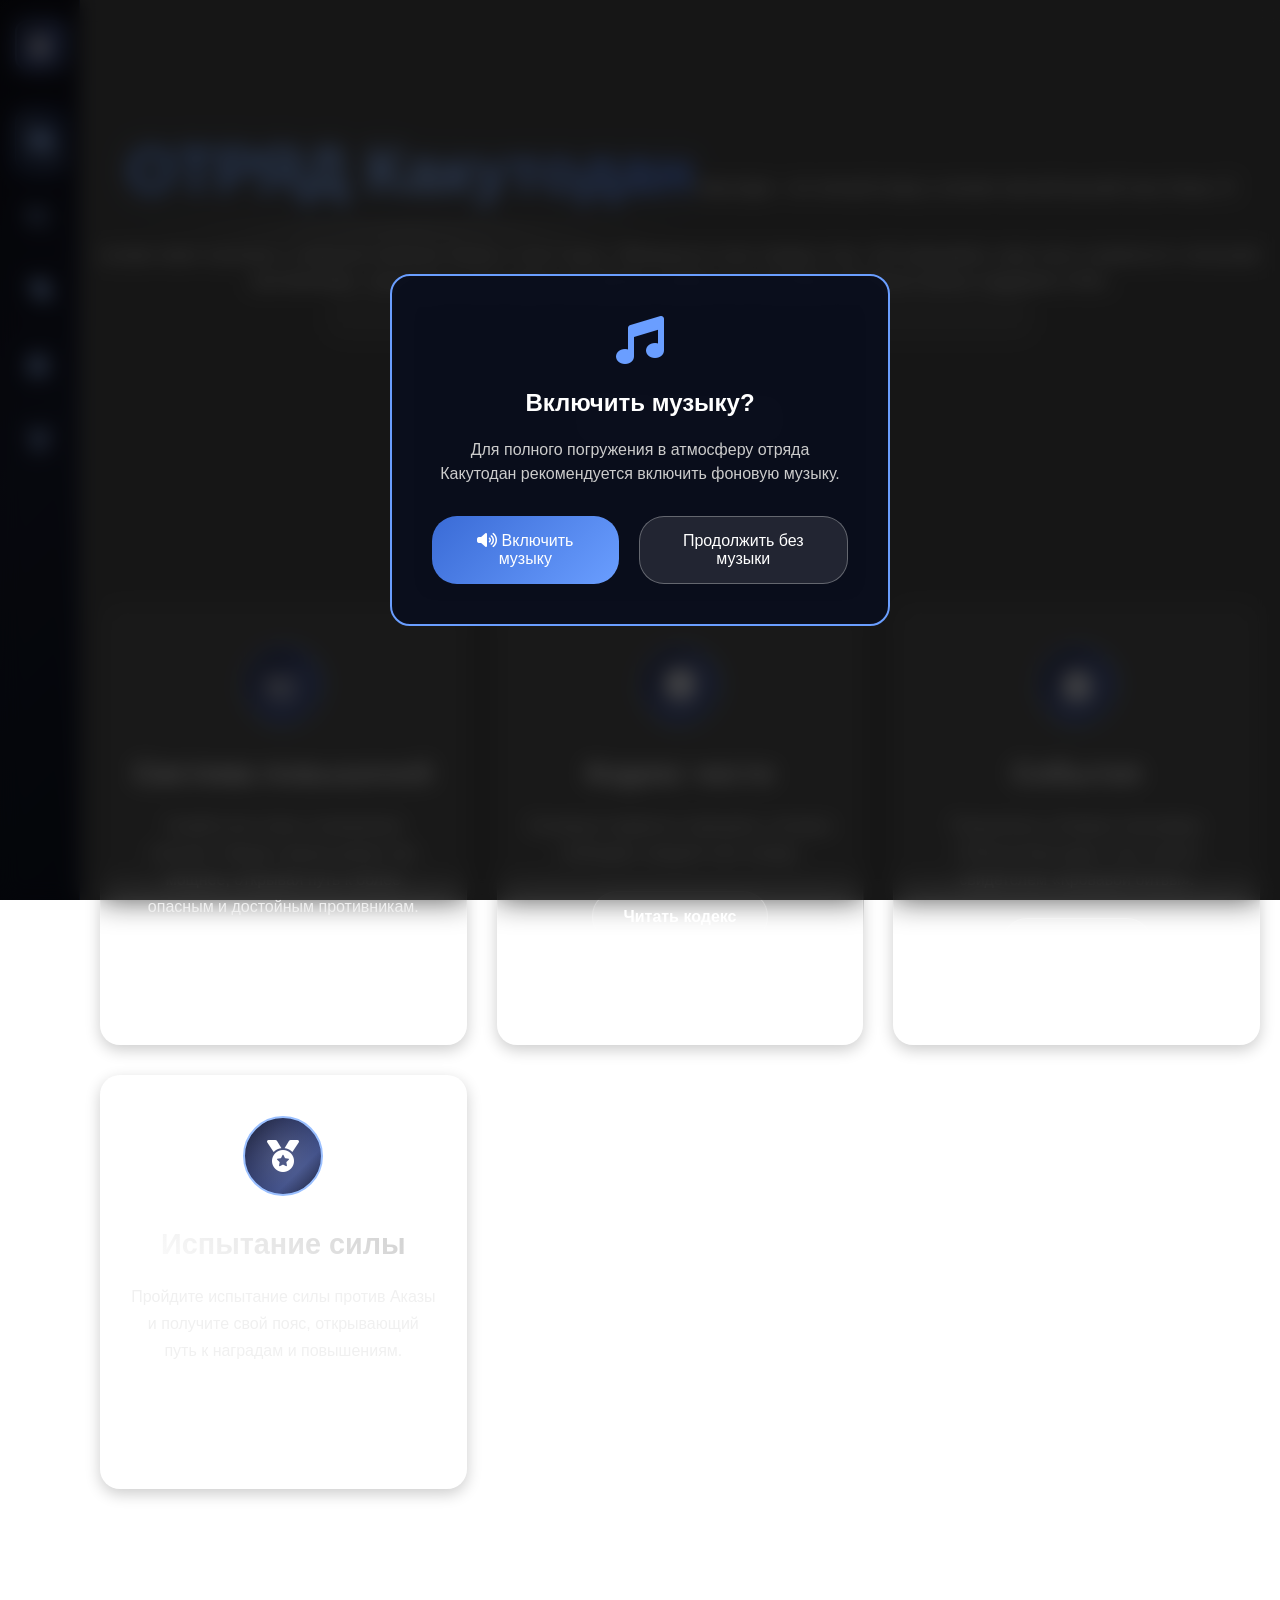
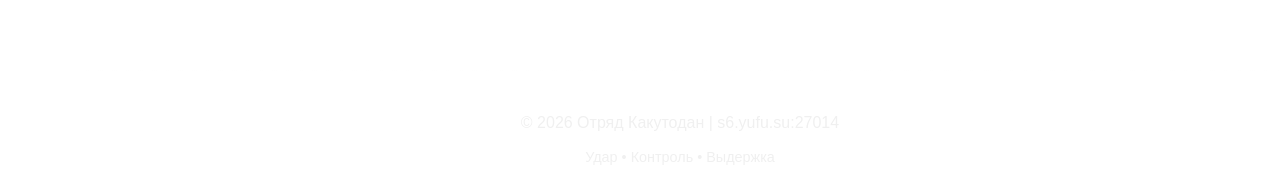
==== index.html @ 26bba3a0 "first commit" ====
<!DOCTYPE html>
<html lang="ru">
<head>
    <meta charset="UTF-8">
    <meta name="viewport" content="width=device-width, initial-scale=1.0">
    <title>Отряд Какутодан</title>
    <link rel="icon" type="image/png" href="https://s3.regru.cloud/imgfyb/uploads/guests/XJ9SUCDEDbtV5pV_1769009555.png?response-content-type=image%2Fpng&response-content-disposition=inline%3B%20filename%3D%22XJ9SUCDEDbtV5pV_1769009555.png%22&X-Amz-Content-Sha256=UNSIGNED-PAYLOAD&X-Amz-Algorithm=AWS4-HMAC-SHA256&X-Amz-Credential=MUQ5RRWKI4F1435EBMTC%2F20260121%2Fus-east-1%2Fs3%2Faws4_request&X-Amz-Date=20260121T153239Z&X-Amz-SignedHeaders=host&X-Amz-Expires=3600&X-Amz-Signature=772c990ccba500a9d296a79924178f660b3713528b0018362104cc7707f50de8" sizes="512x512">
    <link rel="stylesheet" href="https://cdnjs.cloudflare.com/ajax/libs/font-awesome/6.4.0/css/all.min.css">
    <style>
        :root {
            --black: #000000;
            --dark: #0a0a0a;
            --gray: #1a1a1a;
            --light-gray: #2a2a2a;
            --white: #ffffff;
            --light: #f0f0f0;
            --accent: #6a0dad;
            --gold: #9370db;
            --success: #00ff00;
            --blood-red: #4b0082;
            --dark-purple: #191970;
            --deep-blue: #000080;
        }
        
        * {
            margin: 0;
            padding: 0;
            box-sizing: border-box;
        }


        ::-webkit-scrollbar {
            width: 8px;
        }

    ::-webkit-scrollbar-track {
        background: linear-gradient(
            180deg, 
            rgba(10, 15, 30, 0.95) 0%,
            rgba(20, 30, 50, 0.95) 100%
        );
        border-radius: 0;
    }

        ::-webkit-scrollbar-thumb {
            background: linear-gradient(45deg, #6a9eff, #9bc0ff, #4d7fff);
            border-radius: 4px;
        }

        ::-webkit-scrollbar-thumb:hover {
            background: linear-gradient(45deg, #4d7fff, #6a9eff, #3a6bd6);
        }

        /* WebGL Canvas */
        #webgl-canvas {
            position: fixed;
            top: 0;
            left: 0;
            width: 100%;
            height: 100%;
            z-index: -2;
            display: block;
        }


        body {
            font-family: 'Segoe UI', Tahoma, Geneva, Verdana, sans-serif;
            background: url('https://game.watch.impress.co.jp/img/gmw/list/1363/413/1.jpg') no-repeat center center fixed;
            background-size: cover;
            color: var(--white);
            min-height: 100vh;
            line-height: 1.6;
            position: relative;
            overflow-x: hidden;
        }


        body::before {
            content: '';
            position: fixed;
            top: 0;
            left: 0;
            width: 100%;
            height: 100%;
            background: rgba(0, 0, 0, 0.7);
            z-index: -1;
        }

        .container {
            max-width: 1200px;
            margin: 0 auto;
            padding: 20px;
            position: relative;
            z-index: 1;
        }


		.dark-sidebar {
			position: fixed;
			left: 0;
			top: 0;
			width: 80px;
			height: 100vh;
			background: linear-gradient(
			135deg,
			rgba(10, 10, 20, 0.95) 0%,
			rgba(20, 25, 45, 0.95) 50%,
			rgba(10, 15, 30, 0.95) 100%
		);
			backdrop-filter: blur(20px);
			border-right: 1px solid rgba(77, 127, 255, 0.2);
            z-index: 1000;
            transition: all 0.4s cubic-bezier(0.4, 0, 0.2, 1);
            display: flex;
            flex-direction: column;
            align-items: center;
            padding: 20px 0;
        }

        .dark-sidebar:hover {
            width: 250px;
            box-shadow: 10px 0 30px rgba(77, 127, 255, 0.15);
        }

        .sidebar-logo {
            width: 50px;
            height: 50px;
            background: linear-gradient(135deg, #0a0f28 0%, #1a2452 30%, #2d3e7d 70%, #0a0f28 100%);
            border-radius: 12px;
            display: flex;
            align-items: center;
            justify-content: center;
            font-size: 1.5em;
            margin-bottom: 40px;
            border: 2px solid #9bc0ff;
            position: relative;
            overflow: hidden;
            transition: all 0.3s ease;
        }

        .sidebar-logo::before {
            content: '';
            position: absolute;
            top: -50%;
            left: -50%;
            width: 200%;
            height: 200%;
            background: radial-gradient(circle, rgba(255,255,255,0.1) 0%, rgba(255,255,255,0) 70%);
            transform: rotate(30deg);
            animation: shine 6s infinite linear;
        }

        .sidebar-nav {
            display: flex;
            flex-direction: column;
            gap: 15px;
            width: 100%;
            padding: 0 15px;
        }

        .nav-item {
            display: flex;
            align-items: center;
            gap: 15px;
            padding: 12px;
            border-radius: 12px;
            color: var(--light);
            text-decoration: none;
            transition: all 0.3s ease;
            position: relative;
            overflow: hidden;
            white-space: nowrap;
            border: 1px solid transparent;
            cursor: pointer;
			min-height: 60px;
        }

        .nav-item::before {
            content: '';
            position: absolute;
            top: 0;
            left: -100%;
            width: 100%;
            height: 100%;
            background: linear-gradient(90deg, transparent, rgba(255, 255, 255, 0.1), transparent);
            transition: left 0.6s ease;
        }

        .nav-item:hover::before {
            left: 100%;
        }

.nav-item:hover {
    background: linear-gradient(45deg, 
        rgba(106, 158, 255, 0.1), 
        rgba(155, 192, 255, 0.2), 
        rgba(77, 127, 255, 0.1)
    );
    border-color: rgba(106, 158, 255, 0.3);
    transform: translateX(5px);
}

.nav-item.active {
    background: linear-gradient(45deg, 
        rgba(106, 158, 255, 0.2), 
        rgba(155, 192, 255, 0.3), 
        rgba(77, 127, 255, 0.2)
    );
    border-color: rgba(106, 158, 255, 0.5);
    box-shadow: 0 5px 15px rgba(106, 158, 255, 0.2);
}

.nav-icon {
    width: 24px;
    height: 24px;
    display: flex;
    align-items: center;
    justify-content: center;
    font-size: 1.4em;
    transition: all 0.3s ease;
    color: #9bc0ff;
    animation: icon-pulse 3s infinite;
}

@keyframes icon-pulse {
    0% {
        transform: scale(1);
        text-shadow: 0 0 0 rgba(155, 192, 255, 0.7);
    }
    50% {
        transform: scale(1.05);
        text-shadow: 0 0 10px rgba(155, 192, 255, 0.4);
    }
    100% {
        transform: scale(1);
        text-shadow: 0 0 0 rgba(155, 192, 255, 0.7);
    }
}

.nav-item:hover .nav-icon {
    animation: none; 
    font-size: 1.6em;
    transform: scale(1.1);
    color: #ffffff;
    text-shadow: 0 0 15px rgba(155, 192, 255, 0.7);
}

        .nav-text {
            opacity: 0;
            transform: translateX(-10px);
            transition: all 0.3s ease;
            font-weight: 500;
            color: #ffffff;
        }

        .dark-sidebar:hover .nav-text {
            opacity: 1;
            transform: translateX(0);
        }


        .main-content {
            margin-left: 80px;
            transition: margin-left 0.4s cubic-bezier(0.4, 0, 0.2, 1);
            min-height: 100vh;
        }

        .dark-sidebar:hover ~ .main-content {
            margin-left: 250px;
        }

        /* Секции */
        .section {
            display: none;
            animation: fadeInUp 0.8s ease-out;
        }
        
        .section.active {
            display: block;
        }
        
        @keyframes fadeInUp {
            from {
                opacity: 0;
                transform: translateY(30px);
            }
            to {
                opacity: 1;
                transform: translateY(0);
            }
        }

        @keyframes shine {
            0% { transform: translateX(-100%) translateY(-100%) rotate(30deg); }
            100% { transform: translateX(100%) translateY(100%) rotate(30deg); }
        }

        /* Герой секция */
        .hero {
            text-align: center;
            padding: 100px 0 80px;
            position: relative;
        }
        
        .hero h1 {
            font-size: 4em;
            margin-bottom: 20px;
            background: linear-gradient(45deg, #6a9eff, #9bc0ff, #4d7fff);
            -webkit-background-clip: text;
            -webkit-text-fill-color: transparent;
            background-clip: text;
            text-shadow: 0 0 30px rgba(106, 158, 255, 0.3);
            position: relative;
            display: inline-block;
        }
        
        .hero h1::after {
            content: '';
            position: absolute;
            bottom: -10px;
            left: 0;
            width: 100%;
            height: 3px;
            background: linear-gradient(90deg, transparent, #ffffff, transparent);
            border-radius: 50%;
        }
        
        .hero p {
            font-size: 1.3em;
            color: var(--light);
            max-width: 700px;
            margin: 0 auto 40px;
            position: relative;
            padding: 20px;
            border-radius: 10px;
            background: rgba(255, 255, 255, 0.05);
            border: 1px solid rgba(255, 255, 255, 0.1);
        }


        .features-grid {
            display: grid;
            grid-template-columns: repeat(auto-fit, minmax(350px, 1fr));
            gap: 30px;
            margin: 80px 0;
        }
        
        .feature-card {
            background: rgba(255, 255, 255, 0.05);
            border-radius: 20px;
            padding: 40px 30px;
            backdrop-filter: blur(15px);
            border: 1px solid rgba(255, 255, 255, 0.1);
            transition: all 0.4s ease;
            text-align: center;
            position: relative;
            overflow: hidden;
            box-shadow: 0 5px 15px rgba(0, 0, 0, 0.2);
        }
        
        .feature-card::before {
            content: '';
            position: absolute;
            top: 0;
            left: -100%;
            width: 100%;
            height: 100%;
            background: linear-gradient(90deg, transparent, rgba(255, 255, 255, 0.05), transparent);
            transition: left 0.7s ease;
        }
        
        .feature-card:hover::before {
            left: 100%;
        }
        
        .feature-card:hover {
            transform: translateY(-15px);
            background: rgba(255, 255, 255, 0.08);
            border-color: rgba(255, 255, 255, 0.2);
            box-shadow: 0 20px 40px rgba(0, 0, 0, 0.3);
        }
        
        .feature-icon {
            width: 80px;
            height: 80px;
            background: linear-gradient(135deg, #0a0f28 0%, #1a2452 30%,#2d3e7d 70%, #0a0f28 100%);
            border-radius: 50%;
            display: flex;
            align-items: center;
            justify-content: center;
            margin: 0 auto 25px;
            font-size: 2em;
            animation: pulse 3s infinite;
            border: 2px solid #9bc0ff;
            position: relative;
            overflow: hidden;
        }
        
        .feature-icon::after {
            content: '';
            position: absolute;
            top: -50%;
            left: -50%;
            width: 200%;
            height: 200%;
            background: radial-gradient(circle, rgba(255,255,255,0.2) 0%, rgba(255,255,255,0) 70%);
            transform: rotate(30deg);
            animation: shine 5s infinite linear;
        }
        
        @keyframes pulse {
            0% { transform: scale(1); box-shadow: 0 0 0 0 rgba(255, 255, 255, 0.1); }
            70% { transform: scale(1.05); box-shadow: 0 0 0 10px rgba(255, 255, 255, 0); }
            100% { transform: scale(1); box-shadow: 0 0 0 0 rgba(255, 255, 255, 0); }
        }
        
        .feature-card h3 {
            font-size: 1.8em;
            margin-bottom: 15px;
            background: linear-gradient(45deg, #ffffff, #cccccc);
            -webkit-background-clip: text;
            -webkit-text-fill-color: transparent;
            background-clip: text;
        }
        
        .feature-card p {
            color: var(--light);
            margin-bottom: 25px;
            line-height: 1.7;
        }
        
        .feature-button {
            display: inline-block;
            padding: 12px 30px;
            background: rgba(255, 255, 255, 0.1);
            color: var(--white);
            text-decoration: none;
            border-radius: 25px;
            border: 1px solid rgba(255, 255, 255, 0.2);
            font-weight: 600;
            transition: all 0.3s ease;
            position: relative;
            overflow: hidden;
            cursor: pointer;
        }
        
        .feature-button::before {
            content: '';
            position: absolute;
            top: 0;
            left: -100%;
            width: 100%;
            height: 100%;
            background: linear-gradient(90deg, transparent, rgba(255, 255, 255, 0.1), transparent);
            transition: left 0.5s ease;
        }
        
        .feature-button:hover::before {
            left: 100%;
        }
        
        .feature-button:hover {
            background: rgba(255, 255, 255, 0.15);
            transform: translateY(-3px);
            box-shadow: 0 10px 25px rgba(0, 0, 0, 0.3);
        }
        

        .section-title {
            font-size: 2.5em;
            margin-bottom: 50px;
            text-align: center;
            background: linear-gradient(45deg, #6a9eff, #9bc0ff, #4d7fff);
            -webkit-background-clip: text;
            -webkit-text-fill-color: transparent;
            background-clip: text;
            position: relative;
            display: inline-block;
            left: 50%;
            transform: translateX(-50%);
        }
        
        .section-title::after {
            content: '';
            position: absolute;
            bottom: -15px;
            left: 0;
            width: 100%;
            height: 3px;
            background: linear-gradient(90deg, transparent, #ffffff, transparent);
            border-radius: 50%;
        }
        

        .members-grid {
            display: grid;
            grid-template-columns: repeat(auto-fit, minmax(300px, 1fr));
            gap: 25px;
            margin: 40px 0;
        }
        
        .member-card {
            background: rgba(255, 255, 255, 0.05);
            border-radius: 20px;
            padding: 30px 25px;
            backdrop-filter: blur(15px);
            border: 1px solid rgba(255, 255, 255, 0.1);
            transition: all 0.4s ease;
            text-align: center;
            position: relative;
            overflow: hidden;
            box-shadow: 0 5px 15px rgba(0, 0, 0, 0.2);
        }
        
        .member-card::before {
            content: '';
            position: absolute;
            top: 0;
            left: -100%;
            width: 100%;
            height: 100%;
            background: linear-gradient(90deg, transparent, rgba(255, 255, 255, 0.05), transparent);
            transition: left 0.7s ease;
        }
        
        .member-card:hover::before {
            left: 100%;
        }
        
        .member-card:hover {
            transform: translateY(-10px);
            background: rgba(255, 255, 255, 0.08);
            border-color: rgba(255, 255, 255, 0.2);
            box-shadow: 0 20px 40px rgba(0, 0, 0, 0.3);
        }
        
        .member-avatar {
            width: 80px;
            height: 80px;
            background: linear-gradient(135deg, #0a0f28 0%, #1a2452 30%, #2d3e7d 70%, #0a0f28 100%);
            border-radius: 50%;
            display: flex;
            align-items: center;
            justify-content: center;
            margin: 0 auto 20px;
            font-size: 2em;
            border: 2px solid #9bc0ff;
            animation: pulse 3s infinite;
            position: relative;
            overflow: hidden;
        }
        
        .member-avatar::after {
            content: '';
            position: absolute;
            top: -50%;
            left: -50%;
            width: 200%;
            height: 200%;
            background: radial-gradient(circle, rgba(255,255,255,0.2) 0%, rgba(255,255,255,0) 70%);
            transform: rotate(30deg);
            animation: shine 5s infinite linear;
        }
        
        .member-rank {
            color: #cccccc;
            font-weight: 600;
            margin-bottom: 8px;
            font-size: 1.1em;
        }
        
        .member-name {
            font-size: 1.4em;
            margin-bottom: 10px;
            background: linear-gradient(45deg, #ffffff, #cccccc);
            -webkit-background-clip: text;
            -webkit-text-fill-color: transparent;
            background-clip: text;
        }
        
        .member-role {
            color: var(--light);
            font-size: 0.95em;
            line-height: 1.4;
        }
        
        .member-card.vacant {
            background: rgba(255, 255, 255, 0.03);
            border: 2px dashed rgba(255, 255, 255, 0.15);
        }
        
        .member-card.vacant .member-avatar {
            background: linear-gradient(45deg, #222222, #444444);
            border-color: rgba(255, 255, 255, 0.1);
        }
        
        .member-card.vacant .member-name {
            color: #999999;
            -webkit-text-fill-color: #999999;
            background: none;
        }


        .rules-grid {
            display: grid;
            grid-template-columns: repeat(auto-fit, minmax(350px, 1fr));
            gap: 30px;
            margin: 60px 0;
        }
        
        .rule-card {
            background: rgba(255, 255, 255, 0.05);
            border-radius: 20px;
            padding: 35px 30px;
            backdrop-filter: blur(15px);
            border: 1px solid rgba(255, 255, 255, 0.1);
            transition: all 0.4s ease;
            position: relative;
            overflow: hidden;
            box-shadow: 0 5px 15px rgba(0, 0, 0, 0.2);
        }
        
        .rule-card::before {
            content: '';
            position: absolute;
            top: 0;
            left: -100%;
            width: 100%;
            height: 100%;
            background: linear-gradient(90deg, transparent, rgba(255, 255, 255, 0.05), transparent);
            transition: left 0.7s ease;
        }
        
        .rule-card:hover::before {
            left: 100%;
        }
        
        .rule-card:hover {
            transform: translateY(-10px);
            background: rgba(255, 255, 255, 0.08);
            border-color: rgba(255, 255, 255, 0.2);
            box-shadow: 0 20px 40px rgba(0, 0, 0, 0.3);
        }
        
        .rule-icon {
            width: 70px;
            height: 70px;
            background: linear-gradient(135deg, #0a0f28 0%, #1a2452 30%, #2d3e7d 70%, #0a0f28 100%);
            border-radius: 50%;
            display: flex;
            align-items: center;
            justify-content: center;
            margin-bottom: 20px;
            font-size: 1.8em;
            animation: pulse 3s infinite;
            border: 2px solid #9bc0ff;
            position: relative;
            overflow: hidden;
        }
        
        .rule-icon::after {
            content: '';
            position: absolute;
            top: -50%;
            left: -50%;
            width: 200%;
            height: 200%;
            background: radial-gradient(circle, rgba(255,255,255,0.2) 0%, rgba(255,255,255,0) 70%);
            transform: rotate(30deg);
            animation: shine 5s infinite linear;
        }
        
        .rule-title {
            font-size: 1.6em;
            margin-bottom: 20px;
            background: linear-gradient(45deg, #ffffff, #cccccc);
            -webkit-background-clip: text;
            -webkit-text-fill-color: transparent;
            background-clip: text;
        }
        
        .rule-list {
            list-style: none;
            color: var(--light);
        }
        
        .rule-list li {
            margin-bottom: 12px;
            padding-left: 25px;
            position: relative;
            line-height: 1.5;
        }
        
        .rule-list li:before {
            content: '•';
            position: absolute;
            left: 10px;
            color: #ffffff;
            font-weight: bold;
        }


        .footer {
            text-align: center;
            margin-top: 80px;
            padding-top: 40px;
            border-top: 1px solid rgba(255, 255, 255, 0.1);
            color: var(--light);
            position: relative;
        }
        
        .footer::before {
            content: '';
            position: absolute;
            top: 0;
            left: 0;
            width: 100%;
            height: 1px;
            background: linear-gradient(90deg, transparent, #ffffff, transparent);
        }


        .server-info {
            background: rgba(255, 255, 255, 0.1);
            padding: 12px 20px;
            border-radius: 10px;
            border: 1px solid rgba(255, 255, 255, 0.2);
            display: inline-flex;
            align-items: center;
            gap: 10px;
            font-family: monospace;
            font-size: 1.1em;
            margin-top: 20px;
            color: #ffffff;
            box-shadow: 0 2px 10px rgba(0, 0, 0, 0.3);
            cursor: pointer;
            transition: all 0.3s ease;
            position: relative;
            overflow: hidden;
        }

        .server-info.copied {
            background: rgba(0, 255, 0, 0.1);
            border-color: rgba(0, 255, 0, 0.3);
        }

        .server-info.copied::after {
            content: '✓ Скопировано!';
            position: absolute;
            top: 0;
            left: 0;
            width: 100%;
            height: 100%;
            background: rgba(0, 128, 0, 0.7);
            display: flex;
            align-items: center;
            justify-content: center;
            font-weight: bold;
            animation: fadeOut 2s ease-in-out forwards;
        }

        @keyframes fadeOut {
            0% { opacity: 1; }
            70% { opacity: 1; }
            100% { opacity: 0; }
        }

        /* Категории команды */
        .team-category {
            margin-bottom: 60px;
        }
        
        .category-title {
            font-size: 2.2em;
            margin-bottom: 40px;
            text-align: center;
            background: linear-gradient(45deg, #6a9eff, #9bc0ff, #4d7fff);
            -webkit-background-clip: text;
            -webkit-text-fill-color: transparent;
            background-clip: text;
            position: relative;
        }
        
        .category-title::after {
            content: '';
            position: absolute;
            bottom: -10px;
            left: 50%;
            transform: translateX(-50%);
            width: 100px;
            height: 2px;
            background: linear-gradient(90deg, transparent, #ffffff, transparent);
        }

        .page-header {
            text-align: center;
            margin-bottom: 60px;
        }

        .page-header h1 {
            font-size: 3em;
            margin-bottom: 20px;
            background: linear-gradient(45deg, #6a9eff, #9bc0ff, #4d7fff );
            -webkit-background-clip: text;
            -webkit-text-fill-color: transparent;
            background-clip: text;
			text-shadow: 0 0 30px rgba(106, 158, 255, 0.3);
            position: relative;
            display: inline-block;
        }

        .page-header h1::after {
            content: '';
            position: absolute;
            bottom: -10px;
            left: 0;
            width: 100%;
            height: 3px;
            background: linear-gradient(90deg, transparent, #ffffff, transparent);
            border-radius: 50%;
        }


        .ranks-grid {
            display: grid;
            grid-template-columns: repeat(auto-fit, minmax(350px, 1fr));
            gap: 30px;
            margin: 60px 0;
        }
        
        .rank-card {
            background: rgba(255, 255, 255, 0.05);
            border-radius: 20px;
            padding: 35px 30px;
            backdrop-filter: blur(15px);
            border: 1px solid rgba(255, 255, 255, 0.1);
            transition: all 0.4s ease;
            position: relative;
            overflow: hidden;
            box-shadow: 0 5px 15px rgba(0, 0, 0, 0.2);
        }
        
        .rank-card::before {
            content: '';
            position: absolute;
            top: 0;
            left: -100%;
            width: 100%;
            height: 100%;
            background: linear-gradient(90deg, transparent, rgba(255, 255, 255, 0.05), transparent);
            transition: left 0.7s ease;
        }
        
        .rank-card:hover::before {
            left: 100%;
        }
        
        .rank-card:hover {
            transform: translateY(-10px);
            background: rgba(255, 255, 255, 0.08);
            border-color: rgba(255, 255, 255, 0.2);
            box-shadow: 0 20px 40px rgba(0, 0, 0, 0.3);
        }
        
        .rank-icon {
            width: 70px;
            height: 70px;
            background: linear-gradient(135deg, #0a0f28 0%, #1a2452 30%, #2d3e7d 70%, #0a0f28 100%);
            border-radius: 50%;
            display: flex;
            align-items: center;
            justify-content: center;
            margin-bottom: 20px;
            font-size: 1.8em;
            animation: pulse 3s infinite;
            border: 2px solid #9bc0ff;
            position: relative;
            overflow: hidden;
        }
        
        .rank-icon::after {
            content: '';
            position: absolute;
            top: -50%;
            left: -50%;
            width: 200%;
            height: 200%;
            background: radial-gradient(circle, rgba(255,255,255,0.2) 0%, rgba(255,255,255,0) 70%);
            transform: rotate(30deg);
            animation: shine 5s infinite linear;
        }
        
        .rank-title {
            font-size: 1.6em;
            margin-bottom: 15px;
            background: linear-gradient(45deg, #ffffff, #cccccc);
            -webkit-background-clip: text;
            -webkit-text-fill-color: transparent;
            background-clip: text;
        }
        
        .rank-points {
            font-size: 2.2em;
            font-weight: 700;
            color: var(--white);
            margin-bottom: 10px;
            text-shadow: 0 0 15px rgba(255, 255, 255, 0.2);
        }
        
        .rank-cooldown {
            color: #cccccc;
            font-weight: 600;
            margin-bottom: 15px;
            border-left: 3px solid var(--white);
            padding-left: 15px;
            display: flex;
            align-items: center;
            gap: 10px;
        }
        
        .rank-card p {
            color: var(--light);
            line-height: 1.7;
        }
        
        .progress-container {
            width: 100%;
            height: 8px;
            background: rgba(255, 255, 255, 0.1);
            border-radius: 4px;
            margin: 15px 0;
            overflow: hidden;
        }
        
        .progress-bar {
            height: 100%;
            background: linear-gradient(45deg, #6a9eff, #9bc0ff, #4d7fff );
            border-radius: 4px;
            width: 0;
            transition: width 1.5s ease-in-out;
        }


        .activities-grid {
            display: grid;
            grid-template-columns: repeat(auto-fit, minmax(320px, 1fr));
            gap: 20px;
            margin: 40px 0;
        }
        
        .activity-item {
            background: rgba(255, 255, 255, 0.05);
            padding: 25px;
            border-radius: 15px;
            border-left: 4px solid #6a9eff;
            transition: all 0.3s ease;
            display: flex;
            justify-content: space-between;
            align-items: center;
            position: relative;
            overflow: hidden;
        }
        
        .activity-item::before {
            content: '';
            position: absolute;
            top: 0;
            left: -100%;
            width: 100%;
            height: 100%;
            background: linear-gradient(90deg, transparent, rgba(255, 255, 255, 0.03), transparent);
            transition: left 0.5s ease;
        }
        
        .activity-item:hover::before {
            left: 100%;
        }
        
        .activity-item:hover {
            transform: translateX(10px);
            background: rgba(255, 255, 255, 0.08);
            border-left-color: #6a9eff;
        }
        
        .activity-name {
            font-weight: 600;
            color: var(--white);
            flex: 1;
            font-size: 1.1em;
        }
        
        .activity-points {
            color: var(--white);
            font-weight: 700;
            font-size: 1.3em;
            background: rgba(255, 255, 255, 0.1);
            padding: 8px 15px;
            border-radius: 20px;
            border: 1px solid rgba(255, 255, 255, 0.15);
            min-width: 100px;
            text-align: center;
            transition: all 0.3s ease;
        }
        
        .activity-item:hover .activity-points {
            background: rgba(255, 255, 255, 0.15);
            transform: scale(1.1);
            border-color: #ffffff;
        }


        .honors-grid {
            display: grid;
            grid-template-columns: repeat(auto-fit, minmax(280px, 1fr));
            gap: 20px;
            margin: 40px 0;
        }
        
        .honor-card {
            background: rgba(255, 255, 255, 0.05);
            padding: 25px;
            border-radius: 15px;
            text-align: center;
            transition: all 0.3s ease;
            border: 1px solid rgba(255, 255, 255, 0.1);
        }
        
        .honor-card:hover {
            transform: translateY(-5px);
            background: rgba(255, 255, 255, 0.08);
        }
        
        .honor-card.special {
            border-color: #ffffff;
            background: rgba(255, 255, 255, 0.1);
        }
        
        .honor-title {
            font-size: 1.5em;
            font-weight: bold;
            color: var(--white);
        }
        
        .honor-cost {
            font-size: 1em;
            margin-bottom: 10px;
            color: #cccccc;
        }
        
        .honor-cost.free {
            color: #00ff00;
        }


        .service-section {
            margin-top: 80px;
            padding-top: 40px;
            border-top: 1px solid rgba(255, 255, 255, 0.1);
        }

        .service-header {
            text-align: center;
            margin-bottom: 40px;
        }

        .service-header h2 {
            font-size: 2.5em;
            margin-bottom: 20px;
            background: linear-gradient(45deg, #6a9eff, #9bc0ff, #4d7fff);
            -webkit-background-clip: text;
            -webkit-text-fill-color: transparent;
            background-clip: text;
        }

        .service-header p {
            color: var(--light);
            max-width: 800px;
            margin: 0 auto;
            font-size: 1.2em;
        }

        .service-content {
            background: rgba(255, 255, 255, 0.05);
            border-radius: 20px;
            padding: 40px;
            backdrop-filter: blur(15px);
            border: 1px solid rgba(255, 255, 255, 0.1);
            margin-bottom: 40px;
            box-shadow: 0 5px 15px rgba(0, 0, 0, 0.2);
        }

.service-description h3 {
    font-size: 1.8em;
    margin-bottom: 20px;
    color: var(--white);
    padding-left: 15px;
    position: relative;
}

.service-description h3::before {
    content: '';
    position: absolute;
    left: 0;
    top: 0;
    bottom: 0;
    width: 4px;
    background: linear-gradient(180deg, 
        #3a6bd6 0%, 
        #6a9eff 30%,
        #9bc0ff 50%,
        #6a9eff 70%,
        #3a6bd6 100%
    );
    border-radius: 2px;
    box-shadow: 0 0 15px rgba(106, 158, 255, 0.3);
    animation: border-glow 3s infinite alternate;
}

@keyframes border-glow {
    0% {
        box-shadow: 0 0 5px rgba(106, 158, 255, 0.3);
        opacity: 0.8;
    }
    100% {
        box-shadow: 0 0 15px rgba(106, 158, 255, 0.6);
        opacity: 1;
    }
}

        .service-description p {
            color: var(--light);
            margin-bottom: 25px;
            line-height: 1.7;
        }

        .service-details {
            display: grid;
            grid-template-columns: repeat(auto-fit, minmax(300px, 1fr));
            gap: 30px;
            margin-top: 30px;
        }

        .service-detail-card {
            background: rgba(255, 255, 255, 0.03);
            padding: 25px;
            border-radius: 15px;
            border: 1px solid rgba(255, 255, 255, 0.05);
        }

        .service-detail-card h4 {
            color: #ffffff;
            margin-bottom: 15px;
            font-size: 1.3em;
            display: flex;
            align-items: center;
            gap: 10px;
        }

        .service-detail-card ul {
            list-style: none;
            color: var(--light);
        }

        .service-detail-card ul li {
            margin-bottom: 10px;
            padding-left: 20px;
            position: relative;
            line-height: 1.5;
        }

        .service-detail-card ul li:before {
            content: '•';
            position: absolute;
            left: 10px;
            color: #ffffff;
            font-weight: bold;
        }


        .belts-intro {
            text-align: center;
            margin-bottom: 50px;
            color: var(--light);
            font-size: 1.2em;
            max-width: 800px;
            margin-left: auto;
            margin-right: auto;
            padding: 20px;
            background: rgba(255, 255, 255, 0.05);
            border-radius: 15px;
            border: 1px solid rgba(255, 255, 255, 0.1);
        }

        .belts-grid {
            display: grid;
            grid-template-columns: repeat(auto-fit, minmax(350px, 1fr));
            gap: 30px;
            margin: 40px 0;
        }

        .belt-card {
            border-radius: 20px;
            padding: 35px 30px;
            backdrop-filter: blur(15px);
            transition: all 0.4s ease;
            position: relative;
            overflow: hidden;
            box-shadow: 0 5px 15px rgba(0, 0, 0, 0.3);
            border: 2px solid;
        }

        .belt-card::before {
            content: '';
            position: absolute;
            top: 0;
            left: -100%;
            width: 100%;
            height: 100%;
            background: linear-gradient(90deg, transparent, rgba(255, 255, 255, 0.1), transparent);
            transition: left 0.7s ease;
        }

        .belt-card:hover::before {
            left: 100%;
        }

        .belt-card:hover {
            transform: translateY(-10px);
            box-shadow: 0 20px 40px rgba(0, 0, 0, 0.4);
        }


        .belt-white {
            background: linear-gradient(135deg, rgba(255, 255, 255, 0.1), rgba(200, 200, 200, 0.15));
            border-color: #ffffff;
        }

        .belt-white .belt-icon {
            background: linear-gradient(135deg, #ffffff, #e0e0e0);
            border-color: #cccccc;
            color: #333333;
        }


        .belt-yellow {
            background: linear-gradient(135deg, rgba(255, 255, 0, 0.1), rgba(255, 215, 0, 0.15));
            border-color: #ffd700;
        }

        .belt-yellow .belt-icon {
            background: linear-gradient(135deg, #ffd700, #ffed4e);
            border-color: #ffd700;
            color: #8b6b00;
        }


        .belt-blue {
            background: linear-gradient(135deg, rgba(0, 0, 255, 0.1), rgba(30, 144, 255, 0.15));
            border-color: #1e90ff;
        }

        .belt-blue .belt-icon {
            background: linear-gradient(135deg, #1e90ff, #63b8ff);
            border-color: #1e90ff;
            color: #003366;
        }


        .belt-red {
            background: linear-gradient(135deg, rgba(255, 0, 0, 0.1), rgba(220, 20, 60, 0.15));
            border-color: #dc143c;
        }

        .belt-red .belt-icon {
            background: linear-gradient(135deg, #dc143c, #ff6b6b);
            border-color: #dc143c;
            color: #8b0000;
        }


        .belt-black {
            background: linear-gradient(135deg, rgba(0, 0, 0, 0.2), rgba(50, 50, 50, 0.25));
            border-color: #333333;
        }

        .belt-black .belt-icon {
            background: linear-gradient(135deg, #333333, #666666);
            border-color: #222222;
            color: #ffffff;
        }

        .belt-icon {
            width: 80px;
            height: 80px;
            border-radius: 50%;
            display: flex;
            align-items: center;
            justify-content: center;
            margin: 0 auto 25px;
            font-size: 2em;
            animation: pulse 3s infinite;
            position: relative;
            overflow: hidden;
            border: 3px solid;
        }

        .belt-icon::after {
            content: '';
            position: absolute;
            top: -50%;
            left: -50%;
            width: 200%;
            height: 200%;
            background: radial-gradient(circle, rgba(255,255,255,0.2) 0%, rgba(255,255,255,0) 70%);
            transform: rotate(30deg);
            animation: shine 5s infinite linear;
        }

        .belt-title {
            font-size: 1.8em;
            margin-bottom: 25px;
            text-align: center;
            font-weight: bold;
            text-transform: uppercase;
        }

        .belt-section {
            margin-bottom: 25px;
        }

        .belt-section-title {
            font-size: 1.2em;
            margin-bottom: 12px;
            color: #ffffff;
            padding-bottom: 5px;
            border-bottom: 2px solid rgba(255, 255, 255, 0.2);
            display: flex;
            align-items: center;
            gap: 10px;
        }

        .belt-section-content {
            color: var(--light);
            line-height: 1.6;
            padding-left: 10px;
        }

        .belt-section-content ul {
            list-style: none;
            margin-left: 15px;
        }

        .belt-section-content li {
            margin-bottom: 8px;
            position: relative;
            padding-left: 20px;
        }

        .belt-section-content li:before {
            content: '•';
            position: absolute;
            left: 0;
            color: inherit;
            font-weight: bold;
        }

        .belt-salary {
            font-size: 1.4em;
            font-weight: bold;
            text-align: center;
            margin-top: 20px;
            padding: 10px;
            border-radius: 10px;
            background: rgba(255, 255, 255, 0.1);
        }


        @media (max-width: 768px) {
            .dark-sidebar {
                width: 60px;
            }
            
            .dark-sidebar:hover {
                width: 200px;
            }
            
            .main-content {
                margin-left: 60px;
            }
            
            .dark-sidebar:hover ~ .main-content {
                margin-left: 200px;
            }
            
            .hero h1 {
                font-size: 2.5em;
            }
            
            .features-grid,
            .rules-grid,
            .ranks-grid,
            .activities-grid,
            .members-grid,
            .belts-grid {
                grid-template-columns: 1fr;
            }
            
            .feature-card,
            .rank-card,
            .rule-card,
            .belt-card {
                padding: 30px 20px;
            }
            
            .feature-icon,
            .rank-icon,
            .rule-icon,
            .belt-icon {
                width: 70px;
                height: 70px;
                font-size: 1.8em;
            }
            
            .section-title {
                font-size: 2em;
            }

            .service-content {
                padding: 30px 20px;
            }

            .service-details {
                grid-template-columns: 1fr;
            }
        }
        
        @media (max-width: 480px) {
            .dark-sidebar {
                width: 50px;
            }
            
            .dark-sidebar:hover {
                width: 180px;
            }
            
            .main-content {
                margin-left: 50px;
            }
            
            .hero {
                padding: 60px 0 40px;
            }
            
            .hero h1 {
                font-size: 2em;
            }
            
            .member-card {
                padding: 25px 20px;
            }
            
            .activity-item {
                flex-direction: column;
                gap: 15px;
                text-align: center;
            }
            
            .activity-name {
                text-align: center;
            }

            .service-header h2 {
                font-size: 2em;
            }

            .service-description h3 {
                font-size: 1.5em;
            }

            .belt-card {
                padding: 25px 20px;
            }
        }
    </style>
</head>
<body>
    <!-- WebGL Canvas -->
    <canvas id="webgl-canvas"></canvas>
    

    <nav class="dark-sidebar">
        <div class="sidebar-logo">
            <i class="fas fa-fist-raised"></i>
        </div>
        
        <div class="sidebar-nav">
            <div class="nav-item active" onclick="showSection('main')">
                <div class="nav-icon">
                    <i class="fas fa-home"></i>
                </div>
                <div class="nav-text">Главная</div>
            </div>
            
            <div class="nav-item" onclick="showSection('ranks')">
                <div class="nav-icon">
                    <i class="fas fa-chart-line"></i>
                </div>
                <div class="nav-text">Система повышений</div>
            </div>
            
            <div class="nav-item" onclick="showSection('rules')">
                <div class="nav-icon">
                    <i class="fas fa-scroll"></i>
                </div>
                <div class="nav-text">Кодекс чести</div>
            </div>        

            <div class="nav-item" onclick="showSection('events')">
                <div class="nav-icon">
                    <i class="fas fa-calendar-alt"></i>
                </div>
                <div class="nav-text">События</div>
            </div>
			            <div class="nav-item" onclick="showSection('belts')">
                <div class="nav-icon">
                    <i class="fas fa-medal"></i>
                </div>
                <div class="nav-text">Пояса</div>
        </div>
    </nav>

    <!-- Основной контент -->
    <div class="main-content">
        <div class="container">
            <!-- Главная страница -->
            <div id="main" class="section active">
                <section class="hero">
                    <h1>ОТРЯД Какутодан</h1>
                    Какутодан - это личный отряд и ученики третьей высшей луны Аказы. В основе лежит изучение и совершенствование боевого стиля Сорью. Обязанности этого отряда в том, чтоб наращивать свою силу и сражаться с сильными противниками, также идти по пути своего наставника, помимо этого оказывать беспрекословную поддержку в бою.</p>
                    
                    <div class="server-info" id="server-ip" onclick="copyServerIP()">
                        <i class="fas fa-server"></i>
                        <span>s6.yufu.su:27014</span>
                    </div>
                </section>

                <div class="features-grid">
                    <div class="feature-card">
                        <div class="feature-icon">
                            <i class="fas fa-chart-line"></i>
                        </div>
                        <h3>Система повышений</h3>
                        <p>Узнайте все этапы становления сильнее. Каждое звание делает вас мощнее, открывая путь к более опасным и достойным противникам.</p>
                        <div class="feature-button" onclick="showSection('ranks')">
                            Изучить систему
                        </div>
                    </div>
                    
                    
                    <div class="feature-card">
                        <div class="feature-icon">
                            <i class="fas fa-book"></i>
                        </div>
                        <h3>Кодекс чести</h3>
                        <p>Основные правила и принципы, которые соблюдает каждый член отряда.</p>
                        <div class="feature-button" onclick="showSection('rules')">
                            Читать кодекс
                        </div>
                    </div>
                    

                    <div class="feature-card">
                        <div class="feature-icon">
                            <i class="fas fa-calendar-alt"></i>
                        </div>
                        <h3>События</h3>
                        <p>Погрузитесь в боевую атмосферу «Поясов Какутодан» или станьте свидетелем «Кровавой битвы».</p>
                        <div class="feature-button" onclick="showSection('events')">
                            Подробнее
                        </div>
                    </div>
					                    <div class="feature-card">
                        <div class="feature-icon">
                            <i class="fas fa-medal"></i>
                        </div>
                        <h3>Испытание силы</h3>
                        <p>Пройдите испытание силы против Аказы и получите свой пояс, открывающий путь к наградам и повышениям.</p>
                        <div class="feature-button" onclick="showSection('belts')">
                            Узнать о поясах
                        </div>
                    </div>
                </div>
            </div>

            <!-- Система повышения -->
            <div id="ranks" class="section">
                <div class="page-header">
                    <h1>СИСТЕМА ПОВЫШЕНИЯ</h1>
                    <p style="color: var(--light); max-width: 600px; margin: 0 auto; font-size: 1.2em;">
                        От Keykon до Tsukomon - для отряда Какутодан
                    </p>
                </div>

                <div class="ranks-grid">
				<div class="rank-card">
                        <div class="rank-icon"><i class="fas fa-fist-raised"></i></div>
                        <h3 class="rank-title">Demon → Keykon</h3>
                        <div class="rank-points">5 баллов</div>
                        <div class="rank-cooldown"><i class="fas fa-clock"></i> Время отката 2 дня</div>
                        <div class="progress-container">
                            <div class="progress-bar" style="width: 6.25%"></div>
                        </div>
                        <p>Полностью зеленый боец. Освоение базовых навыков и тактик.</p>
                    </div>
                    <div class="rank-card">
                        <div class="rank-icon"><i class="fas fa-fist-raised"></i></div>
                        <h3 class="rank-title">Keykon → Hofuma</h3>
                        <div class="rank-points">10 баллов</div>
                        <div class="rank-cooldown"><i class="fas fa-clock"></i> Время отката 2 дня</div>
                        <div class="progress-container">
                            <div class="progress-bar" style="width: 12.5%"></div>
                        </div>
                        <p>Начальный этап становления бойца отряда. Освоение базовых навыков и тактик.</p>
                    </div>
                    
                    <div class="rank-card">
                        <div class="rank-icon"><i class="fas fa-leaf"></i></div>
                        <h3 class="rank-title">Hofuma → Chisuma</h3>
                        <div class="rank-points">15 баллов</div>
                        <div class="rank-cooldown"><i class="fas fa-clock"></i> Время отката 2 дня</div>
                        <div class="progress-container">
                            <div class="progress-bar" style="width: 25%"></div>
                        </div>
                        <p>Первое серьезное повышение в карьере. Расширение ответственности и обязанностей.</p>
                    </div>
                    
                    <div class="rank-card">
                        <div class="rank-icon"><i class="fas fa-gem"></i></div>
                        <h3 class="rank-title">Chisuma → Chikuma</h3>
                        <div class="rank-points">20 баллов</div>
                        <div class="rank-cooldown"><i class="fas fa-clock"></i> Время отката 2 дня</div>
                        <div class="progress-container">
                            <div class="progress-bar" style="width: 37.5%"></div>
                        </div>
                        <p>Укрепление позиций в отряде. Начало руководства младшими бойцами.</p>
                    </div>
                    
                    <div class="rank-card">
                        <div class="rank-icon"><i class="fas fa-shield-alt"></i></div>
                        <h3 class="rank-title">Chikuma → Asakuma</h3>
                        <div class="rank-points">25 баллов</div>
                        <div class="rank-cooldown"><i class="fas fa-clock"></i> Время отката 2 дня</div>
                        <div class="progress-container">
                            <div class="progress-bar" style="width: 50%"></div>
                        </div>
                        <p>Приближение к старшему составу. Ответственность за боевые операции.</p>
                    </div>
                    
                    <div class="rank-card">
                        <div class="rank-icon"><i class="fas fa-star"></i></div>
                        <h3 class="rank-title">Asakuma → Hobura</h3>
                        <div class="rank-points">30 баллов</div>
                        <div class="rank-cooldown"><i class="fas fa-clock"></i> Время отката 3 дня</div>
                        <div class="progress-container">
                            <div class="progress-bar" style="width: 62.5%"></div>
                        </div>
                        <p>Становление опытным бойцом. Руководство небольшими группами.</p>
                    </div>
            
                    <div class="rank-card">
                        <div class="rank-icon"><i class="fas fa-crown"></i></div>
                        <h3 class="rank-title">Hobura → Shateigashira</h3>
                        <div class="rank-points">35 баллов</div>
                        <div class="rank-cooldown"><i class="fas fa-clock"></i> Время отката 3 дня</div>
                        <div class="progress-container">
                            <div class="progress-bar" style="width: 75%"></div>
                        </div>
                        <p>Вход в командный состав. Ответственность за стратегические решения.</p>
                    </div>

                    <div class="rank-card">
                        <div class="rank-icon"><i class="fas fa-chess-queen"></i></div>
                        <h3 class="rank-title">Shateigashira → Wakagashira</h3>
                        <div class="rank-points">40 баллов</div>
                        <div class="rank-cooldown"><i class="fas fa-clock"></i> Время отката 3 дня</div>
                        <div class="progress-container">
                            <div class="progress-bar" style="width: 87.5%"></div>
                        </div>
                        <p>Становление в высший командный состав</p>
                    </div>

                    <div class="rank-card">
                        <div class="rank-icon"><i class="fas fa-sun"></i></div>
                        <h3 class="rank-title">Wakagashira → Tsukomon</h3>
                        <div class="rank-points">45 баллов</div>
                        <div class="rank-cooldown"><i class="fas fa-clock"></i> Время отката 3 дня</div>
                        <div class="progress-container">
                            <div class="progress-bar" style="width: 100%"></div>
                        </div>
                        <p>Вершина карьерной лестницы отряда.</p>
                    </div>
                </div>

                <div class="page-header" style="margin-top: 80px;">
                    <h1>СИСТЕМА ПОВЫШЕНИЯ В ИЕРАРХИИ Какутодан</h1>
                    <p style="color: var(--light); max-width: 600px; margin: 0 auto; font-size: 1.2em;">
                        От Ученика до Инструктора
                    </p>
                </div>

                <div class="ranks-grid">
                    <div class="rank-card">
                        <div class="rank-icon"><i class="fas fa-fist-raised"></i></div>
                        <h3 class="rank-title">Ученик → Боец</h3>
                        <div class="rank-points">По обзвону</div>
                        <div class="rank-cooldown"><i class="fas fa-clock"></i> Время отката 3 дня</div>
                        <div class="progress-container">
                            <div class="progress-bar" style="width: 50%"></div>
                        </div>
                    </div>
                    
                    <div class="rank-card">
                        <div class="rank-icon"><i class="fas fa-sun"></i></div>
                        <h3 class="rank-title">Боец → Инструктор</h3>
                        <div class="rank-points">По набору</div>
                        <div class="rank-cooldown"><i class="fas fa-clock"></i> Время отката 7 дней</div>
                        <div class="progress-container">
                            <div class="progress-bar" style="width: 100%"></div>
                        </div>
                    </div>
                </div>

                <div class="activities-section">
                    <h2 class="section-title">Способы получения баллов</h2>
                    
                    <div class="activities-grid">
                        <div class="activity-item">
                            <div class="activity-name"><i class="fas fa-skull"></i> Убийство истребителя</div>
                            <div class="activity-points">1 балл</div>
                        </div>
                        <div class="activity-item">
                            <div class="activity-name"><i class="fas fa-monument"></i> Убийство столпа</div>
                            <div class="activity-points">2 балла</div>
                        </div>
                        <div class="activity-item">
                            <div class="activity-name"><i class="fas fa-flag"></i> Захват точек (От 5)</div>
                            <div class="activity-points">5 баллов</div>
                        </div>
                        <div class="activity-item">
                            <div class="activity-name"><i class="fas fa-dumbbell"></i> Участие в МП (Тренировки и т.п.)</div>
                            <div class="activity-points">5 баллов</div>
                        </div>
                        <div class="activity-item">
                            <div class="activity-name"><i class="fas fa-users"></i> Участие в МП отряда</div>
                            <div class="activity-points">5 баллов</div>
                        </div>
                        <div class="activity-item">
                            <div class="activity-name"><i class="fas fa-calendar-alt"></i> Участие в Ивентах/событиях</div>
                            <div class="activity-points">10 баллов</div>
                        </div>
                        <div class="activity-item">
                            <div class="activity-name"><i class="fas fa-trophy"></i> Участие в ГРП</div>
                            <div class="activity-points">15 баллов</div>
                        </div>
                        <div class="activity-item">
                            <div class="activity-name"><i class="fas fa-chalkboard-teacher"></i> Проведение МП отряда</div>
                            <div class="activity-points">10 баллов</div>
                        </div>
                        <div class="activity-item">
                            <div class="activity-name"><i class="fas fa-tasks"></i> Проведение сборов (На вылазки, тренировки и т.п.)</div>
                            <div class="activity-points">5 баллов</div>
                        </div>
                        <div class="activity-item">
                            <div class="activity-name"><i class="fas fa-tasks"></i> Поручения от Лун (низшая)</div>
                            <div class="activity-points">10 баллов</div>
                        </div>
                        <div class="activity-item">
                            <div class="activity-name"><i class="fas fa-tasks"></i> Поручения от Лун (высшая)</div>
                            <div class="activity-points">10 баллов</div>
                        </div>
                        <div class="activity-item">
                            <div class="activity-name"><i class="fas fa-user-tie"></i> Поручения от CMD, D.CMD</div>
                            <div class="activity-points">5 баллов</div>
                        </div>
                        <div class="activity-item">
                            <div class="activity-name"><i class="fas fa-user-shield"></i> Поручение от Лидера отряда</div>
                            <div class="activity-points">10 баллов</div>
                        </div>
                    </div>
                </div>

                <div class="honors-section">
                    <h2 class="section-title">Почтения</h2>
                    
                    <div class="honors-grid">
                        <div class="honor-card">
                            <div class="honor-title">1 Степень</div>
                            <div class="honor-cost">Позволяет пропустить один пункт в критериях</div>
                            <div class="rank-cooldown">Выдается инструктором и выше</div>
                            <div class="rank-cooldown"><i class="fas fa-clock"></i>Время отката на выдачу: 3 дня</div>
                            <div class="rank-cooldown"><i class="fas fa-hourglass-half"></i>Время отката на использование: 3 дня</div>
                        </div>
                        
                        <div class="honor-card">
                            <div class="honor-title">2 Степень</div>
                            <div class="honor-cost">Позволяет пропустить два пункта в критериях</div>
                            <div class="rank-cooldown">Выдается Низшей луной и выше</div>
                            <div class="rank-cooldown"><i class="fas fa-clock"></i>Время отката на выдачу: 4 дня</div>
                            <div class="rank-cooldown"><i class="fas fa-hourglass-half"></i>Время отката на использование: 3 дня</div>
                        </div>
                        
                        <div class="honor-card">
                            <div class="honor-title">3 Степень</div>
                            <div class="honor-cost">Позволяет пропустить три пункта в критериях</div>
                            <div class="rank-cooldown"> Выдается Высшей луной</div>
                            <div class="rank-cooldown"><i class="fas fa-clock"></i> Время отката на выдачу: 5 дней</div>
                            <div class="rank-cooldown"><i class="fas fa-hourglass-half"></i> Время отката на использование: 3 дня</div>
                        </div>
                        
                        <div class="honor-card special">
                            <div class="honor-title">Кровавая печать</div>
                            <div class="honor-cost">Позволяет повысить ранг, пропуская все критерии</div>
                            <div class="rank-cooldown"> Выдается Прародителем или заместителем</div>
                            <div class="rank-cooldown"><i class="fas fa-clock"></i> Время отката на выдачу: 7 дней</div>
                            <div class="rank-cooldown"><i class="fas fa-hourglass-half"></i> Время отката на использование: 7 дней</div>
                        </div>
                    </div>
                </div>
            </div>

            <!-- Секция Поясов -->
            <div id="belts" class="section">
                <div class="page-header">
                    <h1>ИСПЫТАНИЕ СИЛЫ - ПОЯСА Какутодан</h1>
                    <p style="color: var(--light); max-width: 600px; margin: 0 auto; font-size: 1.2em;">
                        Дуэль с Аказой тет-а-тет - путь к силе и наградам
                    </p>
                </div>

                <div class="belts-intro">
                    <p><strong>Испытание силы</strong> - это ежедневное испытание, которое представляет из себя дуэль с Аказой тет-а-тет. В отряде Какутодан зарплата выдается по результатам испытания силы. Каждый пояс открывает новые возможности и награды.</p>
                </div>

                <div class="belts-grid">
                    <!-- Белый пояс -->
                    <div class="belt-card belt-white">
                        <div class="belt-icon">
                            <i class="fas fa-medal"></i>
                        </div>
                        <h3 class="belt-title">Белый Пояс</h3>
                        
                        <div class="belt-section">
                            <div class="belt-section-title">
                                <i class="fas fa-flag"></i> Требования к получению
                            </div>
                            <div class="belt-section-content">
                                Вступить в отряд Какутодан
                            </div>
                        </div>
                        
                        <div class="belt-section">
                            <div class="belt-section-title">
                                <i class="fas fa-gift"></i> Награды
                            </div>
                            <div class="belt-section-content">
                                -
                            </div>
                        </div>
                        
                        <div class="belt-salary">
                            <i class="fas fa-yen-sign"></i> Зарплата: 50.000 Йен
                        </div>
                    </div>

                    <!-- Желтый пояс -->
                    <div class="belt-card belt-yellow">
                        <div class="belt-icon">
                            <i class="fas fa-medal"></i>
                        </div>
                        <h3 class="belt-title">Жёлтый Пояс</h3>
                        
                        <div class="belt-section">
                            <div class="belt-section-title">
                                <i class="fas fa-flag"></i> Требования к получению
                            </div>
                            <div class="belt-section-content">
                                Нанести Аказе 250 HP на испытании силы
                            </div>
                        </div>
                        
                        <div class="belt-section">
                            <div class="belt-section-title">
                                <i class="fas fa-gift"></i> Награды
                            </div>
                            <div class="belt-section-content">
                                <ul>
                                    <li>Повышение внутри иерархии отряда</li>
                                    <li>25.000 Йен</li>
                                    <li>+5 баллов</li>
                                </ul>
                            </div>
                        </div>
                        
                        <div class="belt-salary">
                            <i class="fas fa-yen-sign"></i> Зарплата: 100.000 Йен
                        </div>
                    </div>

                    <!-- Синий пояс -->
                    <div class="belt-card belt-blue">
                        <div class="belt-icon">
                            <i class="fas fa-medal"></i>
                        </div>
                        <h3 class="belt-title">Синий Пояс</h3>
                        
                        <div class="belt-section">
                            <div class="belt-section-title">
                                <i class="fas fa-flag"></i> Требования к получению
                            </div>
                            <div class="belt-section-content">
                                <p>Нанести Аказе 350 HP на испытании силы</p>
                                <p>Поставить Карима на колени на испытании силы</p>
                                <p>
                            </div>
                        </div>
                        
                        <div class="belt-section">
                            <div class="belt-section-title">
                                <i class="fas fa-gift"></i> Награды
                            </div>
                            <div class="belt-section-content">
                                <ul>
                                    <li>Повышение внутри иерархии отряда</li>
                                    <li>50.000 Йен</li>
                                    <li>+10 баллов</li>
                                </ul>
                            </div>
                        </div>
                        
                        <div class="belt-salary">
                            <i class="fas fa-yen-sign"></i> Зарплата: 150.000 Йен
                        </div>
                    </div>

                    <!-- Красный пояс -->
                    <div class="belt-card belt-red">
                        <div class="belt-icon">
                            <i class="fas fa-medal"></i>
                        </div>
                        <h3 class="belt-title">Красный Пояс</h3>
                        
                        <div class="belt-section">
                            <div class="belt-section-title">
                                <i class="fas fa-flag"></i> Требования к получению
                            </div>
                            <div class="belt-section-content">
                                Нанести Аказе 450 HP на испытании силы
                            </div>
                        </div>
                        
                        <div class="belt-section">
                            <div class="belt-section-title">
                                <i class="fas fa-gift"></i> Награды
                            </div>
                            <div class="belt-section-content">
                                <ul>
                                    <li>Повышение внутри иерархии отряда</li>
                                    <li>75.000 Йен</li>
                                    <li>+20 баллов</li>
                                </ul>
                            </div>
                        </div>
                        
                        <div class="belt-salary">
                            <i class="fas fa-yen-sign"></i> Зарплата: 200.000 Йен
                        </div>
                    </div>

                    <!-- Черный пояс -->
                    <div class="belt-card belt-black">
                        <div class="belt-icon">
                            <i class="fas fa-medal"></i>
                        </div>
                        <h3 class="belt-title">Чёрный Пояс</h3>
                        
                        <div class="belt-section">
                            <div class="belt-section-title">
                                <i class="fas fa-flag"></i> Требования к получению
                            </div>
                            <div class="belt-section-content">
                                Нанести Аказе 600 HP на испытании силы
                            </div>
                        </div>
                        
                        <div class="belt-section">
                            <div class="belt-section-title">
                                <i class="fas fa-gift"></i> Награды
                            </div>
                            <div class="belt-section-content">
                                <ul>
                                    <li>Повышение внутри иерархии отряда</li>
                                    <li>100.000 Йен</li>
                                    <li>+30 баллов</li>
                                </ul>
                            </div>
                        </div>
                        
                        <div class="belt-salary">
                            <i class="fas fa-yen-sign"></i> Зарплата: 250.000 Йен
                        </div>
                    </div>
                </div>
            </div>

            <!-- Кодекс чести -->
            <div id="rules" class="section">
                <div class="page-header">
                    <h1>КОДЕКС ЧЕСТИ</h1>
                    <p style="color: var(--light); max-width: 600px; margin: 0 auto; font-size: 1.2em;">
                        Документ, описывающий правила и порядок выполнения определенных действий или процессов в отряде Какутодан.
                    </p>
                </div>

                <div class="rules-grid">
                    <div class="rule-card">
                        <div class="rule-icon"><i class="fas fa-book"></i></div>
                        <h3 class="rule-title">Определение кодекса чести</h3>
                        <ul class="rule-list">
                            <li>Это документ, описывающий правила и порядок выполнения определенных действий или процессов. Он устанавливает стандарты, определяет последовательность шагов, назначает ответственных лиц и может включать временные рамки для каждой стадии.</li>
                        </ul>
                    </div>
                    
                    <div class="rule-card">
                        <div class="rule-icon"><i class="fas fa-gavel"></i></div>
                        <h3 class="rule-title">Цель кодекса чести</h3>
                        <ul class="rule-list">
                            <li>Он координирует деятельность отряда, в нем описаны инструкции которые должны соблюдаться и выполняться.</li>
                        </ul>
                    </div>
                    
                    <div class="rule-card">
                        <div class="rule-icon"><i class="fas fa-clipboard-list"></i></div>
                        <h3 class="rule-title">Описание кодекса чести</h3>
                        <ul class="rule-list">
                            <li>Он хранит сведения о квотах и рангах, а также множество полезной информации, которую можно найти исключительно в нём.</li>
                        </ul>
                    </div>
                </div>

                <div class="page-header" style="margin-top: 80px;">
                    <h2 class="category-title">Онлайн Какутодан</h2>
                </div>
                
                <div class="ranks-grid" style="margin-top: 40px;">
                    <div class="rank-card">
                        <div class="rank-icon"><i class="fas fa-clock"></i></div>
                        <h3 class="rank-title">Старший состав</h3>
                        <div class="rank-points">220 минут в неделю</div>
                        <div class="rank-cooldown"><i class="fas fa-user"></i> Командир и заместитель командира отряда</div>
                        <p>Помимо выполнения недельной квоты, обязаны оказывать активную помощь в ведении отряда и работе с личным составом.</p>
                    </div>
                    
                    <div class="rank-card">
                        <div class="rank-icon"><i class="fas fa-clock"></i></div>
                        <h3 class="rank-title">Средне-Старший Состав</h3>
                        <div class="rank-points">180 минут в неделю</div>
                        <div class="rank-cooldown"><i class="fas fa-user"></i> Бойцы</div>
                        <p>Основные бойцы отряда, выполняющие боевые задачи и тренировки.</p>
                    </div>
                    
                    <div class="rank-card">
                        <div class="rank-icon"><i class="fas fa-clock"></i></div>
                        <h3 class="rank-title">Основной Состав</h3>
                        <div class="rank-points">180 минут в неделю</div>
                        <div class="rank-cooldown"><i class="fas fa-user"></i> Ученики</div>
                        <p>Вновь прибывшие члены отряда, проходящие обучение и адаптацию.</p>
                    </div>
                </div>

                <div class="page-header" style="margin-top: 80px;">
                    <h2 class="category-title">Система отпусков</h2>
                </div>
                
                <div class="ranks-grid" style="margin-top: 40px;">
                    <div class="rank-card">
                        <div class="rank-icon"><i class="fas fa-calendar-alt"></i></div>
                        <h3 class="rank-title">Общие правила</h3>
                        <div class="rank-points">10 дней</div>
                        <div class="rank-cooldown">
                            <i class="fas fa-exclamation-circle"></i> Отпускные дни не переносятся на следующий месяц и сгорают по его окончании.
                        </div>
                        <p>Каждый член отряда имеет право на 10 дней отпуска в месяц. Эти дни могут быть использованы для различных целей</p>
                        <div style="margin-top: 20px; margin-bottom: 20px;"></div>
                        <ul class="rule-list">
                            <li>Отсутствие на обязательных мероприятиях</li>
                            <li>Доступ к закрытым событиям</li>
                            <li>Планирование отдыха</li>
                            <li>Решение личных вопросов</li>
                        </ul>
                    </div>

                    <div class="rank-card">
                        <div class="rank-icon"><i class="fas fa-ban"></i></div>
                        <h3 class="rank-title">Отсутствие на мероприятиях</h3>
                        <div class="rank-points">1 день</div>
                        <div class="rank-cooldown">
                            <i class="fas fa-exclamation-circle"></i> Несогласованное отсутствие может привести к дисциплинарным взысканиям.
                        </div>
                        <p>Если вы не можете присутствовать на обязательном мероприятии, необходимо заранее оформить отпуск на этот день.</p>
                        <div style="margin-top: 20px; margin-bottom: 20px;"></div>
                        <ul class="rule-list">
                            <li>Требуется уважительная причина для отсутствия</li>
                            <li>Заявка подается не менее чем за 24 часа до мероприятия</li>
                            <li>Согласование с непосредственным руководством</li>
                        </ul>
                    </div>

                    <div class="rank-card">
                        <div class="rank-icon"><i class="fas fa-calendar-check"></i></div>
                        <h3 class="rank-title">Планирование отдыха</h3>
                        <div class="rank-points">до 7 дней</div>
                        <div class="rank-cooldown">
                            <i class="fas fa-exclamation-circle"></i> В периоды повышенной активности отряда отпуск может быть ограничен.
                        </div>
                        <p>Вы можете использовать отпускные дни для организации продолжительного отдыха.</p>
                        <div style="margin-top: 20px; margin-bottom: 20px;"></div>
                        <ul class="rule-list">
                            <li>Возможность взять отпуск продолжительностью до недели</li>
                            <li>Заявка подается не менее чем за 24 часа до начала отпуска</li>
                            <li>Согласование с руководством отряда</li>
                        </ul>
                    </div>
                </div>
            </div>

            <!-- СОБЫТИЯ -->
            <div id="events" class="section">
                <div class="page-header">
                    <h1>СОБЫТИЯ</h1>
                    <p style="color: var(--light); max-width: 600px; margin: 0 auto; font-size: 1.2em;">
                        Перечень событий для состава Какутодан
                    </p>
                </div>
                
                <div class="features-grid" style="margin-top: 40px;">
                    <div class="feature-card" onclick="scrollToService('fightlearn')">
                        <div class="feature-icon"><i class="fas fa-fist-raised"></i></div>
                        <h3>Боевые учения</h3>
                        <p>Отточите и продемонстрируйте свои навыки перед товарищами по боевому искусству.</p>
                        <div class="feature-button">
                            Подробнее
                        </div>
                    </div>
                    
                    <div class="feature-card" onclick="scrollToService('ranshiki')">
                        <div class="feature-icon"><i class="fas fa-skull-crossbones"></i></div>
                        <h3>Испытание поясов Какутодан</h3>
                        <p>Продемонстрируйте своему наставнику свои навыки и получите следующий пояс демонстрирующий силу.</p>
                        <div class="feature-button">
                            Подробнее
                        </div>
                    </div>
                    
                    <div class="feature-card" onclick="scrollToService('blood-fight')">
                        <div class="feature-icon"><i class="fas fa-skull"></i></div>
                        <h3>Кровавая битва</h3>
                        <p>Примите участие в «Кровавой битве» - испытании на выживание в боевых точках.</p>
                        <div class="feature-button">
                            Подробнее
                        </div>
                    </div>
                </div>

                <div id="fightlearn" class="service-section">
                    <div class="service-header">
                        <h2>Боевые учения</h2>
                        <p style="color: var(--light); max-width: 800px; margin: 0 auto;">
                            Ритуал отряда Какутодан, где воины демонстрируют свои приобретенные силы.
                        </p>
                    </div>
                    
                    <div class="service-content">
                        <div class="service-description">
                            <h3>Описание события</h3>
                            <p>Боевые учения - это закрытый ритуал отряда Какутодан, проводимый под свист битвы и криков. Во время этого события члены отряда собираются в додзе и по очереди соперничают друг с другом, демонстрируя свои качества как воина.</p>
                            
                            <div class="service-details">
                                <div class="service-detail-card">
                                    <h4><i class="fas fa-calendar"></i> Расписание</h4>
                                    <p>Проводится по усмотрению высшей луны. Начало в 19:00</p>
                                </div>
                                
                                <div class="service-detail-card">
                                    <h4><i class="fas fa-users"></i> Участники</h4>
                                    <p>Только члены отряда Какутодан</p>
                                </div>
                                
                                <div class="service-detail-card">
                                    <h4><i class="fas fa-award"></i> Награды</h4>
                                    <p>15 баллов к повышению, рекомендации.</p>
                                </div>
                            </div>
                            
                            <div class="service-details">
                                <div class="service-detail-card">
                                    <h4><i class="fas fa-exclamation-circle"></i> Правила</h4>
                                    <ul class="rule-list">
                                        <li>Обязательное присутствие всех членов отряда</li>
                                        <li>Запрещено биться в половину силы</li>
                                        <li>Строгое соблюдение очереди</li>
                                    </ul>
                                </div>
                                
                                <div class="service-detail-card">
                                    <h4><i class="fas fa-tasks"></i> Процедура</h4>
                                    <ul class="rule-list">
                                        <li>Открытие ритуала главой отряда</li>
                                        <li>Поочередные выходы на ринг по старшенству</li>
                                        <li>Обсуждение и оценка битв</li>
                                        <li>Принятие мер для исправления</li>
                                        <li>Закрытие ритуала</li>
                                    </ul>
                                </div>
                            </div>
                        </div>
                    </div>
                </div>

                <div id="ranshiki" class="service-section">
                    <div class="service-header">
                        <h2>Испытание поясов Какутодан ЗАМОРОЖЕНО</h2>
                        <p style="color: var(--light); max-width: 800px; margin: 0 auto;">
                            Демонстрация силы через пояса.
                        </p>
                    </div>
                    
                    <div class="service-content">
                        <div class="service-description">
                            <h3>Описание события</h3>
                            <p>Испытание поясов Какутодан - это боевой поединок, где воины доказывают свою силу и преданность пути боевому стилю. Ритуал проводится в специальном додзе, где постоянно ведется гул сражения. Победитель получает право перехода на следующий пояс.</p>
                            
                            <div class="service-details">
                                <div class="service-detail-card">
                                    <h4><i class="fas fa-calendar"></i> Расписание</h4>
                                    <p>None</p>
                                </div>
                                
                                <div class="service-detail-card">
                                    <h4><i class="fas fa-users"></i> Участники</h4>
                                    <p>Добровольцы из числа учеников/бойцов/кмд и змкд</p>
                                </div>
                                
                                <div class="service-detail-card">
                                    <h4><i class="fas fa-award"></i> Награды</h4>
                                    <p>None</p>
                                </div>
                            </div>
                            
                            <div class="service-details">
                                <div class="service-detail-card">
                                    <h4><i class="fas fa-exclamation-circle"></i> Правила поединка</h4>
                                    <ul class="rule-list">
                                        <li>Без смертельных ударов</li>
                                        <li>Использование только своих рук и ног</li>
                                        <li>Запрещены подлые приемы</li>
                                        <li>Поединок до потери сознания или сдачи</li>
                                        <li>Судьи - старшие члены отряда</li>
                                    </ul>
                                </div>
                                
                                <div class="service-detail-card">
                                    <h4><i class="fas fa-tasks"></i> Этапы испытания</h4>
                                    <ul class="rule-list">
                                        <li>Регистрация участника</li>
                                        <li>Оценка участника в битве</li>
                                        <li>Выдача/невыдача пояса</li>
                                    </ul>
                                </div>
                            </div>
                        </div>
                    </div>
                </div>

                <div id="blood-fight" class="service-section">
                    <div class="service-header">
                        <h2>Кровавая битва ЗАМОРОЖЕНО</h2>
                        <p style="color: var(--light); max-width: 800px; margin: 0 auto;">
                            Испытание на выживание в боевых точках.
                        </p>
                    </div>
                    
                    <div class="service-content">
                        <div class="service-description">
                            <h3>Описание события</h3>
                            <p>Кровавая битва - испытание, проводимое раз в сезон в местах сражений. Участники становятся одновременно охотниками и добычей. Цель - в условиях постоянной битвы, собрать наибольшее количество убийств и добраться до цитадели по приказу.</p>
                            
                            <div class="service-details">
                                <div class="service-detail-card">
                                    <h4><i class="fas fa-calendar"></i> Расписание</h4>
                                    <p>Сезонное событие (1 раз в неделю)</p>
                                    <p>Продолжительность до момента истребления всех целей</p>
                                </div>
                                
                                <div class="service-detail-card">
                                    <h4><i class="fas fa-users"></i> Участники</h4>
                                    <p>Средний/Старший состав</p>
                                    <p>Минимальный ранг Keykon</p>
                                </div>
                                
                                <div class="service-detail-card">
                                    <h4><i class="fas fa-award"></i> Награды</h4>
                                    <p>Рекомендация лучше всего себя проявившему</p>
                                    <p>Для участников +15 баллов каждому</p>
                                </div>
                            </div>
                            
                            <div class="service-details">
                                <div class="service-detail-card">
                                    <h4><i class="fas fa-exclamation-circle"></i> Правила события</h4>
                                    <ul class="rule-list">
                                        <li>Разрешено сражаться даже зубами</li>
                                        <li>Сигнал бедствия - автоматический выход</li>
                                        <li>Действовать до последнего</li>
                                    </ul>
                                </div>
                                
                                <div class="service-detail-card">
                                    <h4><i class="fas fa-map"></i> Зона сражений</h4>
                                    <ul class="rule-list">
                                        <li>Деревня кузнецов</li>
                                        <li>Новое Токио</li>
                                        <li>Озеро</li>
                                        <li>Специально подготовленная местность(ивент-лока)</li>
                                    </ul>
                                </div>
                            </div>
                            
                            <div class="service-details">                    
                                <div class="service-detail-card">
                                    <h4><i class="fas fa-trophy"></i> Критерии победы</h4>
                                    <ul class="rule-list">
                                        <li>Количество собранных голов(убийства)</li>
                                        <li>Выживание и успешное возвращение обратно</li>
                                        <li>Выполненные дополнительные задания</li>
                                    </ul>
                                </div>
                            </div>
                        </div>
                    </div>
                </div>
            </div>
        </div>

        <div class="footer">
            <p>© 2026 Отряд Какутодан | s6.yufu.su:27014</p>
            <p style="margin-top: 10px; font-size: 0.9em;">Удар • Контроль • Выдержка</p>
        </div>
    </div>

    <script>
        function showSection(sectionId) {

            document.querySelectorAll('.section').forEach(section => {
                section.style.display = 'none';
            });
            

            const targetSection = document.getElementById(sectionId);
            if (targetSection) {
                targetSection.style.display = 'block';
                targetSection.classList.add('active');
                

                window.scrollTo({ top: 0, behavior: 'smooth' });
                

                if (sectionId === 'ranks') {
                    setTimeout(animateProgressBars, 300);
                }
            }
            

            document.querySelectorAll('.nav-item').forEach(link => {
                link.classList.remove('active');
            });
            

            const activeLink = document.querySelector(`.nav-item[onclick="showSection('${sectionId}')"]`);
            if (activeLink) {
                activeLink.classList.add('active');
            }
        }


        function copyServerIP() {
            const serverIP = 's6.yufu.su:27014';
            const serverElement = document.getElementById('server-ip');
            

            navigator.clipboard.writeText(serverIP).then(() => {

                serverElement.classList.add('copied');
                

                setTimeout(() => {
                    serverElement.classList.remove('copied');
                }, 2000);
                

                console.log('IP-адрес сервера скопирован: ' + serverIP);
            }).catch(err => {

                console.error('Ошибка при копировании: ', err);
                

                const textArea = document.createElement('textarea');
                textArea.value = serverIP;
                document.body.appendChild(textArea);
                textArea.select();
                document.execCommand('copy');
                document.body.removeChild(textArea);
                

                serverElement.classList.add('copied');
                setTimeout(() => {
                    serverElement.classList.remove('copied');
                }, 2000);
            });
        }


        function animateProgressBars() {
            const progressBars = document.querySelectorAll('.progress-bar');
            
            progressBars.forEach(bar => {
                const width = bar.style.width;
                bar.style.width = '0';
                setTimeout(() => {
                    bar.style.width = width;
                }, 100);
            });
        }


        function scrollToService(serviceId) {
            if (!document.getElementById('events').classList.contains('active')) {
                showSection('events');
            }
            
            setTimeout(() => {
                const element = document.getElementById(serviceId);
                if (element) {
                    element.scrollIntoView({
                        behavior: 'smooth',
                        block: 'start'
                    });
                    

                    element.style.transition = 'all 0.5s ease';
                    element.style.boxShadow = '0 0 30px rgba(255, 255, 255, 0.3)';
                    
                    setTimeout(() => {
                        element.style.boxShadow = 'none';
                    }, 1500);
                }
            }, 300);
        }


        document.addEventListener('DOMContentLoaded', function() {

            showSection('main');
            

            const observer = new IntersectionObserver((entries) => {
                entries.forEach(entry => {
                    if (entry.isIntersecting) {
                        entry.target.style.opacity = '1';
                        entry.target.style.transform = 'translateY(0)';
                    }
                });
            }, { threshold: 0.1 });


            document.querySelectorAll('.feature-card, .member-card, .rule-card, .rank-card, .activity-item, .honor-card, .service-content, .belt-card').forEach(el => {
                el.style.opacity = '0';
                el.style.transform = 'translateY(30px)';
                el.style.transition = 'opacity 0.6s ease, transform 0.6s ease';
                observer.observe(el);
            });
        });


        class WebGLBackground {
            constructor() {
                this.canvas = document.getElementById('webgl-canvas');
                this.gl = this.canvas.getContext('webgl');
                this.particles = [];
                this.mouse = { x: 0, y: 0 };
                this.time = 0;
                
                if (!this.gl) {
                    console.error('WebGL not supported');
                    return;
                }
                
                this.init();
                this.animate();
                
                document.addEventListener('mousemove', (e) => {
                    this.mouse.x = (e.clientX / window.innerWidth) * 2 - 1;
                    this.mouse.y = -(e.clientY / window.innerHeight) * 2 + 1;
                });
            }

            init() {
                this.resize();
                window.addEventListener('resize', () => this.resize());
                this.createShaders();
                this.createBuffers();
                this.createParticles();
            }

            resize() {
                this.canvas.width = window.innerWidth;
                this.canvas.height = window.innerHeight;
                this.gl.viewport(0, 0, this.canvas.width, this.canvas.height);
            }

            createShaders() {
                const vsSource = `
                    attribute vec2 aPosition;
                    attribute float aSize;
                    attribute vec3 aColor;
                    attribute float aAlpha;
                    
                    uniform float uTime;
                    uniform vec2 uMouse;
                    uniform vec2 uResolution;
                    
                    varying vec3 vColor;
                    varying float vAlpha;
                    
                    void main() {
                        float moveX = sin(uTime * 0.5 + aPosition.x) * 0.2;
                        float moveY = cos(uTime * 0.3 + aPosition.y) * 0.2;
                        
                        float mouseDist = distance(aPosition, uMouse);
                        float mouseInfluence = 0.3 * (1.0 - smoothstep(0.0, 0.5, mouseDist));
                        
                        vec2 position = aPosition + vec2(moveX, moveY) + uMouse * mouseInfluence;
                        
                        vec2 normalized = position / uResolution * 2.0 - 1.0;
                        gl_Position = vec4(normalized.x, normalized.y, 0.0, 1.0);
                        
                        float pulse = sin(uTime * 2.0 + aPosition.x + aPosition.y) * 0.3 + 0.7;
                        gl_PointSize = aSize * pulse;
                        
                        vColor = aColor;
                        vAlpha = aAlpha * pulse;
                    }
                `;

                const fsSource = `
                    precision mediump float;
                    
                    varying vec3 vColor;
                    varying float vAlpha;
                    
                    void main() {
                        float dist = length(gl_PointCoord - vec2(0.5));
                        if (dist > 0.5) {
                            discard;
                        }
                        
                        // Создаем эффект свечения
                        float glow = 1.0 - smoothstep(0.3, 0.5, dist);
                        float alpha = vAlpha * glow * glow;
                        
                        // Белый цвет для частиц
                        vec3 glowColor = vColor * 1.5;
                        
                        gl_FragColor = vec4(glowColor, alpha);
                    }
                `;

                const vertexShader = this.compileShader(this.gl.VERTEX_SHADER, vsSource);
                const fragmentShader = this.compileShader(this.gl.FRAGMENT_SHADER, fsSource);
                
                this.program = this.gl.createProgram();
                this.gl.attachShader(this.program, vertexShader);
                this.gl.attachShader(this.program, fragmentShader);
                this.gl.linkProgram(this.program);
                
                if (!this.gl.getProgramParameter(this.program, this.gl.LINK_STATUS)) {
                    console.error('Unable to initialize the shader program: ' + this.gl.getProgramInfoLog(this.program));
                }
                
                this.gl.useProgram(this.program);
                
                this.aPosition = this.gl.getAttribLocation(this.program, 'aPosition');
                this.aSize = this.gl.getAttribLocation(this.program, 'aSize');
                this.aColor = this.gl.getAttribLocation(this.program, 'aColor');
                this.aAlpha = this.gl.getAttribLocation(this.program, 'aAlpha');
                
                this.uTime = this.gl.getUniformLocation(this.program, 'uTime');
                this.uMouse = this.gl.getUniformLocation(this.program, 'uMouse');
                this.uResolution = this.gl.getUniformLocation(this.program, 'uResolution');
            }

            compileShader(type, source) {
                const shader = this.gl.createShader(type);
                this.gl.shaderSource(shader, source);
                this.gl.compileShader(shader);
                
                if (!this.gl.getShaderParameter(shader, this.gl.COMPILE_STATUS)) {
                    console.error('An error occurred compiling the shaders: ' + this.gl.getShaderInfoLog(shader));
                    this.gl.deleteShader(shader);
                    return null;
                }
                
                return shader;
            }

            createBuffers() {
                this.positionBuffer = this.gl.createBuffer();
                this.sizeBuffer = this.gl.createBuffer();
                this.colorBuffer = this.gl.createBuffer();
                this.alphaBuffer = this.gl.createBuffer();
            }

            createParticles() {
                const particleCount = 500;
                
                for (let i = 0; i < particleCount; i++) {

                    const blueColors = [
                        [0.6, 0.8, 1.0], 
                        [0.4, 0.6, 1.0], 
                        [0.2, 0.4, 0.8],
                        [0.8, 0.9, 1.0], 
                        [0.3, 0.5, 0.9]  
                    ];
                    
                    const colorIndex = Math.floor(Math.random() * blueColors.length);
                    const color = blueColors[colorIndex];
                    
                    this.particles.push({
                        x: Math.random() * this.canvas.width,
                        y: Math.random() * this.canvas.height,
                        size: Math.random() * 4 + 1.5,
                        color: color,
                        alpha: Math.random() * 0.4 + 0.2,
                        speedX: (Math.random() - 0.5) * 0.4,
                        speedY: (Math.random() - 0.5) * 0.4,
                        rotation: Math.random() * Math.PI * 2,
                        rotationSpeed: (Math.random() - 0.5) * 0.02
                    });
                }
            }

            updateParticles() {
                this.particles.forEach(particle => {
                    particle.x += particle.speedX;
                    particle.y += particle.speedY;
                    particle.rotation += particle.rotationSpeed;
                    

                    particle.x += Math.sin(this.time * 0.5 + particle.y * 0.01) * 0.3;
                    particle.y += Math.cos(this.time * 0.3 + particle.x * 0.01) * 0.3;
                    

                    if (particle.x < -50) particle.x = this.canvas.width + 50;
                    if (particle.x > this.canvas.width + 50) particle.x = -50;
                    if (particle.y < -50) particle.y = this.canvas.height + 50;
                    if (particle.y > this.canvas.height + 50) particle.y = -50;
                });
            }

            render() {
                this.gl.clearColor(0.0, 0.0, 0.0, 0.0);
                this.gl.clear(this.gl.COLOR_BUFFER_BIT);
                
                this.gl.uniform1f(this.uTime, this.time);
                this.gl.uniform2f(this.uMouse, this.mouse.x, this.mouse.y);
                this.gl.uniform2f(this.uResolution, this.canvas.width, this.canvas.height);
                
                const positions = [];
                const sizes = [];
                const colors = [];
                const alphas = [];
                
                this.particles.forEach(particle => {
                    positions.push(particle.x, particle.y);
                    sizes.push(particle.size);
                    colors.push(...particle.color);
                    alphas.push(particle.alpha);
                });
                
                this.gl.bindBuffer(this.gl.ARRAY_BUFFER, this.positionBuffer);
                this.gl.bufferData(this.gl.ARRAY_BUFFER, new Float32Array(positions), this.gl.STATIC_DRAW);
                this.gl.enableVertexAttribArray(this.aPosition);
                this.gl.vertexAttribPointer(this.aPosition, 2, this.gl.FLOAT, false, 0, 0);
                
                this.gl.bindBuffer(this.gl.ARRAY_BUFFER, this.sizeBuffer);
                this.gl.bufferData(this.gl.ARRAY_BUFFER, new Float32Array(sizes), this.gl.STATIC_DRAW);
                this.gl.enableVertexAttribArray(this.aSize);
                this.gl.vertexAttribPointer(this.aSize, 1, this.gl.FLOAT, false, 0, 0);
                
                this.gl.bindBuffer(this.gl.ARRAY_BUFFER, this.colorBuffer);
                this.gl.bufferData(this.gl.ARRAY_BUFFER, new Float32Array(colors), this.gl.STATIC_DRAW);
                this.gl.enableVertexAttribArray(this.aColor);
                this.gl.vertexAttribPointer(this.aColor, 3, this.gl.FLOAT, false, 0, 0);
                
                this.gl.bindBuffer(this.gl.ARRAY_BUFFER, this.alphaBuffer);
                this.gl.bufferData(this.gl.ARRAY_BUFFER, new Float32Array(alphas), this.gl.STATIC_DRAW);
                this.gl.enableVertexAttribArray(this.aAlpha);
                this.gl.vertexAttribPointer(this.aAlpha, 1, this.gl.FLOAT, false, 0, 0);
                
                this.gl.drawArrays(this.gl.POINTS, 0, this.particles.length);
            }

            animate() {
                this.time += 0.01;
                this.updateParticles();
                this.render();
                requestAnimationFrame(() => this.animate());
            }
        }

        window.addEventListener('load', () => {
            new WebGLBackground();
        });
    </script>
<div id="music-overlay" style="
    position: fixed;
    top: 0;
    left: 0;
    width: 100%;
    height: 100%;
    background: rgba(0, 0, 0, 0.7);
    backdrop-filter: blur(10px);
    display: flex;
    flex-direction: column;
    justify-content: center;
    align-items: center;
    z-index: 999999;
    color: white;
    font-family: sans-serif;
    text-align: center;
">
    <div style="
        background: rgba(10, 15, 30, 0.9);
        padding: 40px;
        border-radius: 20px;
        border: 2px solid #6a9eff;
        max-width: 500px;
        backdrop-filter: blur(20px);
    ">
        <i class="fas fa-music" style="font-size: 48px; color: #6a9eff; margin-bottom: 20px;"></i>
        <h2 style="margin-bottom: 15px; color: #ffffff;">Включить музыку?</h2>
        <p style="margin-bottom: 30px; color: #cccccc; line-height: 1.5;">
            Для полного погружения в атмосферу отряда Какутодан рекомендуется включить фоновую музыку.
        </p>
        <div style="display: flex; gap: 20px; justify-content: center;">
            <button id="enable-music" style="
                background: linear-gradient(135deg, #3a6bd6, #6a9eff);
                color: white;
                border: none;
                padding: 15px 30px;
                border-radius: 25px;
                font-size: 16px;
                cursor: pointer;
                transition: all 0.3s ease;
            ">
                <i class="fas fa-volume-up"></i> Включить музыку
            </button>
            <button id="skip-music" style="
                background: rgba(255, 255, 255, 0.1);
                color: white;
                border: 1px solid rgba(255, 255, 255, 0.3);
                padding: 15px 30px;
                border-radius: 25px;
                font-size: 16px;
                cursor: pointer;
                transition: all 0.3s ease;
            ">
                Продолжить без музыки
            </button>
        </div>
    </div>
</div>

<audio id="background-music" loop>
    <source src="music/background.mp3" type="audio/mpeg">
</audio>

<script>
    document.addEventListener('DOMContentLoaded', function() {
        const music = document.getElementById('background-music');
        const overlay = document.getElementById('music-overlay');
        const enableBtn = document.getElementById('enable-music');
        const skipBtn = document.getElementById('skip-music');
        

        music.volume = 0.3;
        

        enableBtn.addEventListener('click', function() {

            music.play().then(() => {
                console.log('Музыка запущена');

                overlay.style.opacity = '0';
                overlay.style.transition = 'opacity 0.5s ease';
                setTimeout(() => {
                    overlay.style.display = 'none';
                }, 500);
                

                createMusicControl();
            }).catch(error => {
                console.log('Ошибка запуска музыки:', error);
                alert('Браузер заблокировал воспроизведение. Разрешите автовоспроизведение в настройках браузера.');
            });
        });
        

        skipBtn.addEventListener('click', function() {
            overlay.style.opacity = '0';
            overlay.style.transition = 'opacity 0.5s ease';
            setTimeout(() => {
                overlay.style.display = 'none';
            }, 500);
        });
        

        function createMusicControl() {
            const control = document.createElement('div');
            control.innerHTML = `
                <button id="music-toggle" style="
                    position: fixed;
                    bottom: 30px;
                    right: 30px;
                    width: 50px;
                    height: 50px;
                    background: linear-gradient(135deg, #3a6bd6, #6a9eff);
                    border: none;
                    border-radius: 50%;
                    color: white;
                    font-size: 1.3em;
                    cursor: pointer;
                    z-index: 9999;
                    display: flex;
                    align-items: center;
                    justify-content: center;
                    box-shadow: 0 5px 30px rgba(106, 158, 255, 0.3);
                    transition: all 0.3s ease;
                ">
                    <i class="fas fa-volume-up"></i>
                </button>
                <div id="volume-panel" style="
                    position: fixed;
                    bottom: 90px;
                    right: 30px;
                    background: rgba(10, 15, 30, 0.1);
                    backdrop-filter: blur(10px);
                    padding: 15px;
                    border-radius: 10px;
                    border: 1px solid rgba(106, 158, 255, 0.3);
                    display: none;
                    z-index: 9998;
                ">
                    <input type="range" id="volume-slider" min="0" max="1" step="0.1" value="0.3" style="width: 100px;">
                </div>
            `;
            document.body.appendChild(control);
            
            const toggleBtn = document.getElementById('music-toggle');
            const volumeSlider = document.getElementById('volume-slider');
            const volumePanel = document.getElementById('volume-panel');
            

            toggleBtn.addEventListener('click', function(e) {
                e.stopPropagation();
                if (music.paused) {
                    music.play();
                    toggleBtn.innerHTML = '<i class="fas fa-volume-up"></i>';
                } else {
                    music.pause();
                    toggleBtn.innerHTML = '<i class="fas fa-volume-mute"></i>';
                }
            });
            

            toggleBtn.addEventListener('mouseenter', function() {
                volumePanel.style.display = 'block';
            });
            
            volumePanel.addEventListener('mouseleave', function() {
                volumePanel.style.display = 'none';
            });
            

            volumeSlider.addEventListener('input', function() {
                music.volume = this.value;
            });
        }
    }); 
</script>
</body>
</html>
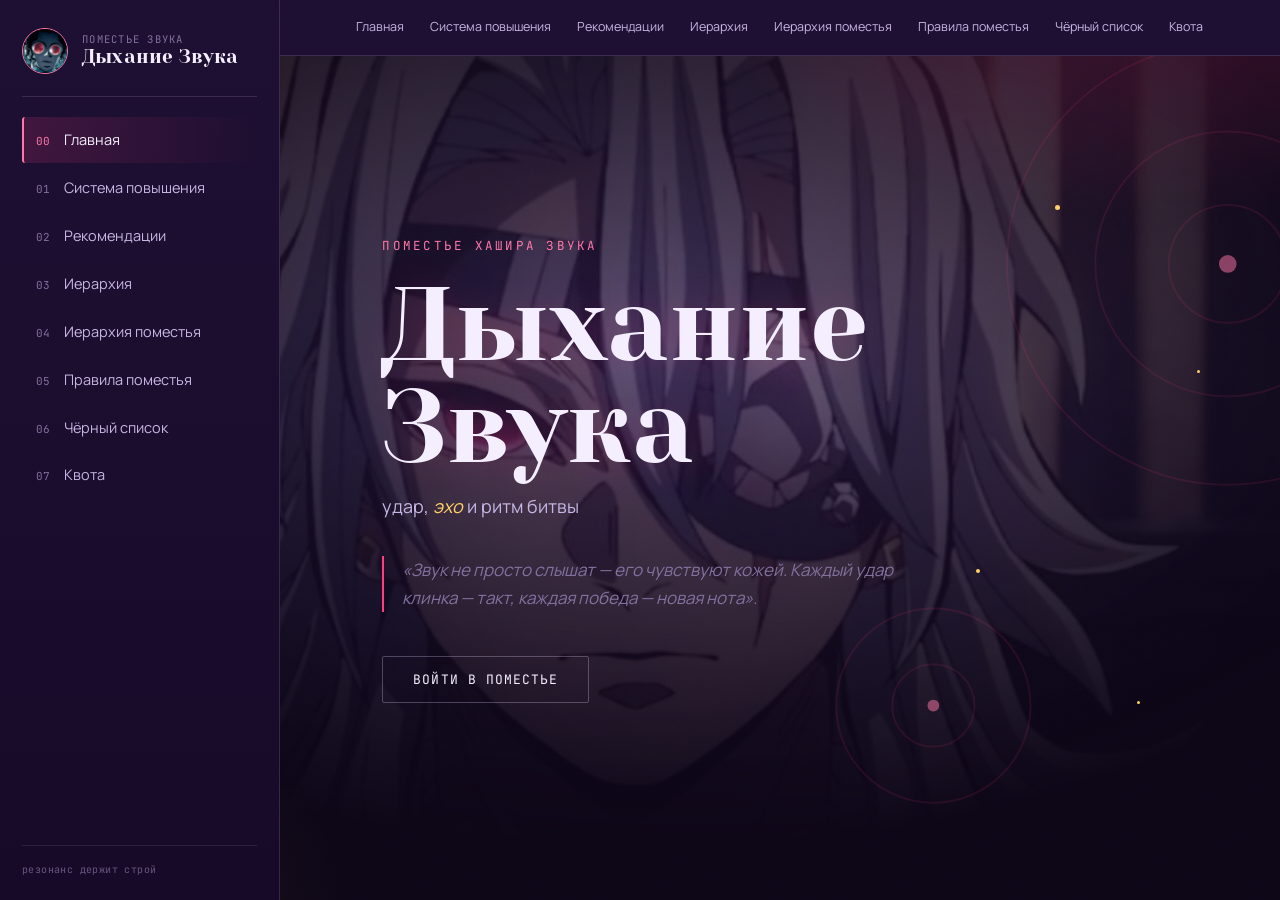
==== commit 8daa699b: "upd" ====
--- a/index.html
+++ b/index.html
@@ -1,2912 +1,65 @@
-<!DOCTYPE html>
+<!doctype html>
 <html lang="ru">
 <head>
-    <meta charset="UTF-8">
-    <meta name="viewport" content="width=device-width, initial-scale=1.0">
-    <title>Отряд Какутодан</title>
-    <link rel="icon" type="image/png" href="https://s3.regru.cloud/imgfyb/uploads/guests/XJ9SUCDEDbtV5pV_1769009555.png?response-content-type=image%2Fpng&response-content-disposition=inline%3B%20filename%3D%22XJ9SUCDEDbtV5pV_1769009555.png%22&X-Amz-Content-Sha256=UNSIGNED-PAYLOAD&X-Amz-Algorithm=AWS4-HMAC-SHA256&X-Amz-Credential=MUQ5RRWKI4F1435EBMTC%2F20260121%2Fus-east-1%2Fs3%2Faws4_request&X-Amz-Date=20260121T153239Z&X-Amz-SignedHeaders=host&X-Amz-Expires=3600&X-Amz-Signature=772c990ccba500a9d296a79924178f660b3713528b0018362104cc7707f50de8" sizes="512x512">
-    <link rel="stylesheet" href="https://cdnjs.cloudflare.com/ajax/libs/font-awesome/6.4.0/css/all.min.css">
-    <style>
-        :root {
-            --black: #000000;
-            --dark: #0a0a0a;
-            --gray: #1a1a1a;
-            --light-gray: #2a2a2a;
-            --white: #ffffff;
-            --light: #f0f0f0;
-            --accent: #6a0dad;
-            --gold: #9370db;
-            --success: #00ff00;
-            --blood-red: #4b0082;
-            --dark-purple: #191970;
-            --deep-blue: #000080;
-        }
-        
-        * {
-            margin: 0;
-            padding: 0;
-            box-sizing: border-box;
-        }
-
-
-        ::-webkit-scrollbar {
-            width: 8px;
-        }
-
-    ::-webkit-scrollbar-track {
-        background: linear-gradient(
-            180deg, 
-            rgba(10, 15, 30, 0.95) 0%,
-            rgba(20, 30, 50, 0.95) 100%
-        );
-        border-radius: 0;
-    }
-
-        ::-webkit-scrollbar-thumb {
-            background: linear-gradient(45deg, #6a9eff, #9bc0ff, #4d7fff);
-            border-radius: 4px;
-        }
-
-        ::-webkit-scrollbar-thumb:hover {
-            background: linear-gradient(45deg, #4d7fff, #6a9eff, #3a6bd6);
-        }
-
-        /* WebGL Canvas */
-        #webgl-canvas {
-            position: fixed;
-            top: 0;
-            left: 0;
-            width: 100%;
-            height: 100%;
-            z-index: -2;
-            display: block;
-        }
-
-
-        body {
-            font-family: 'Segoe UI', Tahoma, Geneva, Verdana, sans-serif;
-            background: url('https://game.watch.impress.co.jp/img/gmw/list/1363/413/1.jpg') no-repeat center center fixed;
-            background-size: cover;
-            color: var(--white);
-            min-height: 100vh;
-            line-height: 1.6;
-            position: relative;
-            overflow-x: hidden;
-        }
-
-
-        body::before {
-            content: '';
-            position: fixed;
-            top: 0;
-            left: 0;
-            width: 100%;
-            height: 100%;
-            background: rgba(0, 0, 0, 0.7);
-            z-index: -1;
-        }
-
-        .container {
-            max-width: 1200px;
-            margin: 0 auto;
-            padding: 20px;
-            position: relative;
-            z-index: 1;
-        }
-
-
-		.dark-sidebar {
-			position: fixed;
-			left: 0;
-			top: 0;
-			width: 80px;
-			height: 100vh;
-			background: linear-gradient(
-			135deg,
-			rgba(10, 10, 20, 0.95) 0%,
-			rgba(20, 25, 45, 0.95) 50%,
-			rgba(10, 15, 30, 0.95) 100%
-		);
-			backdrop-filter: blur(20px);
-			border-right: 1px solid rgba(77, 127, 255, 0.2);
-            z-index: 1000;
-            transition: all 0.4s cubic-bezier(0.4, 0, 0.2, 1);
-            display: flex;
-            flex-direction: column;
-            align-items: center;
-            padding: 20px 0;
-        }
-
-        .dark-sidebar:hover {
-            width: 250px;
-            box-shadow: 10px 0 30px rgba(77, 127, 255, 0.15);
-        }
-
-        .sidebar-logo {
-            width: 50px;
-            height: 50px;
-            background: linear-gradient(135deg, #0a0f28 0%, #1a2452 30%, #2d3e7d 70%, #0a0f28 100%);
-            border-radius: 12px;
-            display: flex;
-            align-items: center;
-            justify-content: center;
-            font-size: 1.5em;
-            margin-bottom: 40px;
-            border: 2px solid #9bc0ff;
-            position: relative;
-            overflow: hidden;
-            transition: all 0.3s ease;
-        }
-
-        .sidebar-logo::before {
-            content: '';
-            position: absolute;
-            top: -50%;
-            left: -50%;
-            width: 200%;
-            height: 200%;
-            background: radial-gradient(circle, rgba(255,255,255,0.1) 0%, rgba(255,255,255,0) 70%);
-            transform: rotate(30deg);
-            animation: shine 6s infinite linear;
-        }
-
-        .sidebar-nav {
-            display: flex;
-            flex-direction: column;
-            gap: 15px;
-            width: 100%;
-            padding: 0 15px;
-        }
-
-        .nav-item {
-            display: flex;
-            align-items: center;
-            gap: 15px;
-            padding: 12px;
-            border-radius: 12px;
-            color: var(--light);
-            text-decoration: none;
-            transition: all 0.3s ease;
-            position: relative;
-            overflow: hidden;
-            white-space: nowrap;
-            border: 1px solid transparent;
-            cursor: pointer;
-			min-height: 60px;
-        }
-
-        .nav-item::before {
-            content: '';
-            position: absolute;
-            top: 0;
-            left: -100%;
-            width: 100%;
-            height: 100%;
-            background: linear-gradient(90deg, transparent, rgba(255, 255, 255, 0.1), transparent);
-            transition: left 0.6s ease;
-        }
-
-        .nav-item:hover::before {
-            left: 100%;
-        }
-
-.nav-item:hover {
-    background: linear-gradient(45deg, 
-        rgba(106, 158, 255, 0.1), 
-        rgba(155, 192, 255, 0.2), 
-        rgba(77, 127, 255, 0.1)
-    );
-    border-color: rgba(106, 158, 255, 0.3);
-    transform: translateX(5px);
-}
-
-.nav-item.active {
-    background: linear-gradient(45deg, 
-        rgba(106, 158, 255, 0.2), 
-        rgba(155, 192, 255, 0.3), 
-        rgba(77, 127, 255, 0.2)
-    );
-    border-color: rgba(106, 158, 255, 0.5);
-    box-shadow: 0 5px 15px rgba(106, 158, 255, 0.2);
-}
-
-.nav-icon {
-    width: 24px;
-    height: 24px;
-    display: flex;
-    align-items: center;
-    justify-content: center;
-    font-size: 1.4em;
-    transition: all 0.3s ease;
-    color: #9bc0ff;
-    animation: icon-pulse 3s infinite;
-}
-
-@keyframes icon-pulse {
-    0% {
-        transform: scale(1);
-        text-shadow: 0 0 0 rgba(155, 192, 255, 0.7);
-    }
-    50% {
-        transform: scale(1.05);
-        text-shadow: 0 0 10px rgba(155, 192, 255, 0.4);
-    }
-    100% {
-        transform: scale(1);
-        text-shadow: 0 0 0 rgba(155, 192, 255, 0.7);
-    }
-}
-
-.nav-item:hover .nav-icon {
-    animation: none; 
-    font-size: 1.6em;
-    transform: scale(1.1);
-    color: #ffffff;
-    text-shadow: 0 0 15px rgba(155, 192, 255, 0.7);
-}
-
-        .nav-text {
-            opacity: 0;
-            transform: translateX(-10px);
-            transition: all 0.3s ease;
-            font-weight: 500;
-            color: #ffffff;
-        }
-
-        .dark-sidebar:hover .nav-text {
-            opacity: 1;
-            transform: translateX(0);
-        }
-
-
-        .main-content {
-            margin-left: 80px;
-            transition: margin-left 0.4s cubic-bezier(0.4, 0, 0.2, 1);
-            min-height: 100vh;
-        }
-
-        .dark-sidebar:hover ~ .main-content {
-            margin-left: 250px;
-        }
-
-        /* Секции */
-        .section {
-            display: none;
-            animation: fadeInUp 0.8s ease-out;
-        }
-        
-        .section.active {
-            display: block;
-        }
-        
-        @keyframes fadeInUp {
-            from {
-                opacity: 0;
-                transform: translateY(30px);
-            }
-            to {
-                opacity: 1;
-                transform: translateY(0);
-            }
-        }
-
-        @keyframes shine {
-            0% { transform: translateX(-100%) translateY(-100%) rotate(30deg); }
-            100% { transform: translateX(100%) translateY(100%) rotate(30deg); }
-        }
-
-        /* Герой секция */
-        .hero {
-            text-align: center;
-            padding: 100px 0 80px;
-            position: relative;
-        }
-        
-        .hero h1 {
-            font-size: 4em;
-            margin-bottom: 20px;
-            background: linear-gradient(45deg, #6a9eff, #9bc0ff, #4d7fff);
-            -webkit-background-clip: text;
-            -webkit-text-fill-color: transparent;
-            background-clip: text;
-            text-shadow: 0 0 30px rgba(106, 158, 255, 0.3);
-            position: relative;
-            display: inline-block;
-        }
-        
-        .hero h1::after {
-            content: '';
-            position: absolute;
-            bottom: -10px;
-            left: 0;
-            width: 100%;
-            height: 3px;
-            background: linear-gradient(90deg, transparent, #ffffff, transparent);
-            border-radius: 50%;
-        }
-        
-        .hero p {
-            font-size: 1.3em;
-            color: var(--light);
-            max-width: 700px;
-            margin: 0 auto 40px;
-            position: relative;
-            padding: 20px;
-            border-radius: 10px;
-            background: rgba(255, 255, 255, 0.05);
-            border: 1px solid rgba(255, 255, 255, 0.1);
-        }
-
-
-        .features-grid {
-            display: grid;
-            grid-template-columns: repeat(auto-fit, minmax(350px, 1fr));
-            gap: 30px;
-            margin: 80px 0;
-        }
-        
-        .feature-card {
-            background: rgba(255, 255, 255, 0.05);
-            border-radius: 20px;
-            padding: 40px 30px;
-            backdrop-filter: blur(15px);
-            border: 1px solid rgba(255, 255, 255, 0.1);
-            transition: all 0.4s ease;
-            text-align: center;
-            position: relative;
-            overflow: hidden;
-            box-shadow: 0 5px 15px rgba(0, 0, 0, 0.2);
-        }
-        
-        .feature-card::before {
-            content: '';
-            position: absolute;
-            top: 0;
-            left: -100%;
-            width: 100%;
-            height: 100%;
-            background: linear-gradient(90deg, transparent, rgba(255, 255, 255, 0.05), transparent);
-            transition: left 0.7s ease;
-        }
-        
-        .feature-card:hover::before {
-            left: 100%;
-        }
-        
-        .feature-card:hover {
-            transform: translateY(-15px);
-            background: rgba(255, 255, 255, 0.08);
-            border-color: rgba(255, 255, 255, 0.2);
-            box-shadow: 0 20px 40px rgba(0, 0, 0, 0.3);
-        }
-        
-        .feature-icon {
-            width: 80px;
-            height: 80px;
-            background: linear-gradient(135deg, #0a0f28 0%, #1a2452 30%,#2d3e7d 70%, #0a0f28 100%);
-            border-radius: 50%;
-            display: flex;
-            align-items: center;
-            justify-content: center;
-            margin: 0 auto 25px;
-            font-size: 2em;
-            animation: pulse 3s infinite;
-            border: 2px solid #9bc0ff;
-            position: relative;
-            overflow: hidden;
-        }
-        
-        .feature-icon::after {
-            content: '';
-            position: absolute;
-            top: -50%;
-            left: -50%;
-            width: 200%;
-            height: 200%;
-            background: radial-gradient(circle, rgba(255,255,255,0.2) 0%, rgba(255,255,255,0) 70%);
-            transform: rotate(30deg);
-            animation: shine 5s infinite linear;
-        }
-        
-        @keyframes pulse {
-            0% { transform: scale(1); box-shadow: 0 0 0 0 rgba(255, 255, 255, 0.1); }
-            70% { transform: scale(1.05); box-shadow: 0 0 0 10px rgba(255, 255, 255, 0); }
-            100% { transform: scale(1); box-shadow: 0 0 0 0 rgba(255, 255, 255, 0); }
-        }
-        
-        .feature-card h3 {
-            font-size: 1.8em;
-            margin-bottom: 15px;
-            background: linear-gradient(45deg, #ffffff, #cccccc);
-            -webkit-background-clip: text;
-            -webkit-text-fill-color: transparent;
-            background-clip: text;
-        }
-        
-        .feature-card p {
-            color: var(--light);
-            margin-bottom: 25px;
-            line-height: 1.7;
-        }
-        
-        .feature-button {
-            display: inline-block;
-            padding: 12px 30px;
-            background: rgba(255, 255, 255, 0.1);
-            color: var(--white);
-            text-decoration: none;
-            border-radius: 25px;
-            border: 1px solid rgba(255, 255, 255, 0.2);
-            font-weight: 600;
-            transition: all 0.3s ease;
-            position: relative;
-            overflow: hidden;
-            cursor: pointer;
-        }
-        
-        .feature-button::before {
-            content: '';
-            position: absolute;
-            top: 0;
-            left: -100%;
-            width: 100%;
-            height: 100%;
-            background: linear-gradient(90deg, transparent, rgba(255, 255, 255, 0.1), transparent);
-            transition: left 0.5s ease;
-        }
-        
-        .feature-button:hover::before {
-            left: 100%;
-        }
-        
-        .feature-button:hover {
-            background: rgba(255, 255, 255, 0.15);
-            transform: translateY(-3px);
-            box-shadow: 0 10px 25px rgba(0, 0, 0, 0.3);
-        }
-        
-
-        .section-title {
-            font-size: 2.5em;
-            margin-bottom: 50px;
-            text-align: center;
-            background: linear-gradient(45deg, #6a9eff, #9bc0ff, #4d7fff);
-            -webkit-background-clip: text;
-            -webkit-text-fill-color: transparent;
-            background-clip: text;
-            position: relative;
-            display: inline-block;
-            left: 50%;
-            transform: translateX(-50%);
-        }
-        
-        .section-title::after {
-            content: '';
-            position: absolute;
-            bottom: -15px;
-            left: 0;
-            width: 100%;
-            height: 3px;
-            background: linear-gradient(90deg, transparent, #ffffff, transparent);
-            border-radius: 50%;
-        }
-        
-
-        .members-grid {
-            display: grid;
-            grid-template-columns: repeat(auto-fit, minmax(300px, 1fr));
-            gap: 25px;
-            margin: 40px 0;
-        }
-        
-        .member-card {
-            background: rgba(255, 255, 255, 0.05);
-            border-radius: 20px;
-            padding: 30px 25px;
-            backdrop-filter: blur(15px);
-            border: 1px solid rgba(255, 255, 255, 0.1);
-            transition: all 0.4s ease;
-            text-align: center;
-            position: relative;
-            overflow: hidden;
-            box-shadow: 0 5px 15px rgba(0, 0, 0, 0.2);
-        }
-        
-        .member-card::before {
-            content: '';
-            position: absolute;
-            top: 0;
-            left: -100%;
-            width: 100%;
-            height: 100%;
-            background: linear-gradient(90deg, transparent, rgba(255, 255, 255, 0.05), transparent);
-            transition: left 0.7s ease;
-        }
-        
-        .member-card:hover::before {
-            left: 100%;
-        }
-        
-        .member-card:hover {
-            transform: translateY(-10px);
-            background: rgba(255, 255, 255, 0.08);
-            border-color: rgba(255, 255, 255, 0.2);
-            box-shadow: 0 20px 40px rgba(0, 0, 0, 0.3);
-        }
-        
-        .member-avatar {
-            width: 80px;
-            height: 80px;
-            background: linear-gradient(135deg, #0a0f28 0%, #1a2452 30%, #2d3e7d 70%, #0a0f28 100%);
-            border-radius: 50%;
-            display: flex;
-            align-items: center;
-            justify-content: center;
-            margin: 0 auto 20px;
-            font-size: 2em;
-            border: 2px solid #9bc0ff;
-            animation: pulse 3s infinite;
-            position: relative;
-            overflow: hidden;
-        }
-        
-        .member-avatar::after {
-            content: '';
-            position: absolute;
-            top: -50%;
-            left: -50%;
-            width: 200%;
-            height: 200%;
-            background: radial-gradient(circle, rgba(255,255,255,0.2) 0%, rgba(255,255,255,0) 70%);
-            transform: rotate(30deg);
-            animation: shine 5s infinite linear;
-        }
-        
-        .member-rank {
-            color: #cccccc;
-            font-weight: 600;
-            margin-bottom: 8px;
-            font-size: 1.1em;
-        }
-        
-        .member-name {
-            font-size: 1.4em;
-            margin-bottom: 10px;
-            background: linear-gradient(45deg, #ffffff, #cccccc);
-            -webkit-background-clip: text;
-            -webkit-text-fill-color: transparent;
-            background-clip: text;
-        }
-        
-        .member-role {
-            color: var(--light);
-            font-size: 0.95em;
-            line-height: 1.4;
-        }
-        
-        .member-card.vacant {
-            background: rgba(255, 255, 255, 0.03);
-            border: 2px dashed rgba(255, 255, 255, 0.15);
-        }
-        
-        .member-card.vacant .member-avatar {
-            background: linear-gradient(45deg, #222222, #444444);
-            border-color: rgba(255, 255, 255, 0.1);
-        }
-        
-        .member-card.vacant .member-name {
-            color: #999999;
-            -webkit-text-fill-color: #999999;
-            background: none;
-        }
-
-
-        .rules-grid {
-            display: grid;
-            grid-template-columns: repeat(auto-fit, minmax(350px, 1fr));
-            gap: 30px;
-            margin: 60px 0;
-        }
-        
-        .rule-card {
-            background: rgba(255, 255, 255, 0.05);
-            border-radius: 20px;
-            padding: 35px 30px;
-            backdrop-filter: blur(15px);
-            border: 1px solid rgba(255, 255, 255, 0.1);
-            transition: all 0.4s ease;
-            position: relative;
-            overflow: hidden;
-            box-shadow: 0 5px 15px rgba(0, 0, 0, 0.2);
-        }
-        
-        .rule-card::before {
-            content: '';
-            position: absolute;
-            top: 0;
-            left: -100%;
-            width: 100%;
-            height: 100%;
-            background: linear-gradient(90deg, transparent, rgba(255, 255, 255, 0.05), transparent);
-            transition: left 0.7s ease;
-        }
-        
-        .rule-card:hover::before {
-            left: 100%;
-        }
-        
-        .rule-card:hover {
-            transform: translateY(-10px);
-            background: rgba(255, 255, 255, 0.08);
-            border-color: rgba(255, 255, 255, 0.2);
-            box-shadow: 0 20px 40px rgba(0, 0, 0, 0.3);
-        }
-        
-        .rule-icon {
-            width: 70px;
-            height: 70px;
-            background: linear-gradient(135deg, #0a0f28 0%, #1a2452 30%, #2d3e7d 70%, #0a0f28 100%);
-            border-radius: 50%;
-            display: flex;
-            align-items: center;
-            justify-content: center;
-            margin-bottom: 20px;
-            font-size: 1.8em;
-            animation: pulse 3s infinite;
-            border: 2px solid #9bc0ff;
-            position: relative;
-            overflow: hidden;
-        }
-        
-        .rule-icon::after {
-            content: '';
-            position: absolute;
-            top: -50%;
-            left: -50%;
-            width: 200%;
-            height: 200%;
-            background: radial-gradient(circle, rgba(255,255,255,0.2) 0%, rgba(255,255,255,0) 70%);
-            transform: rotate(30deg);
-            animation: shine 5s infinite linear;
-        }
-        
-        .rule-title {
-            font-size: 1.6em;
-            margin-bottom: 20px;
-            background: linear-gradient(45deg, #ffffff, #cccccc);
-            -webkit-background-clip: text;
-            -webkit-text-fill-color: transparent;
-            background-clip: text;
-        }
-        
-        .rule-list {
-            list-style: none;
-            color: var(--light);
-        }
-        
-        .rule-list li {
-            margin-bottom: 12px;
-            padding-left: 25px;
-            position: relative;
-            line-height: 1.5;
-        }
-        
-        .rule-list li:before {
-            content: '•';
-            position: absolute;
-            left: 10px;
-            color: #ffffff;
-            font-weight: bold;
-        }
-
-
-        .footer {
-            text-align: center;
-            margin-top: 80px;
-            padding-top: 40px;
-            border-top: 1px solid rgba(255, 255, 255, 0.1);
-            color: var(--light);
-            position: relative;
-        }
-        
-        .footer::before {
-            content: '';
-            position: absolute;
-            top: 0;
-            left: 0;
-            width: 100%;
-            height: 1px;
-            background: linear-gradient(90deg, transparent, #ffffff, transparent);
-        }
-
-
-        .server-info {
-            background: rgba(255, 255, 255, 0.1);
-            padding: 12px 20px;
-            border-radius: 10px;
-            border: 1px solid rgba(255, 255, 255, 0.2);
-            display: inline-flex;
-            align-items: center;
-            gap: 10px;
-            font-family: monospace;
-            font-size: 1.1em;
-            margin-top: 20px;
-            color: #ffffff;
-            box-shadow: 0 2px 10px rgba(0, 0, 0, 0.3);
-            cursor: pointer;
-            transition: all 0.3s ease;
-            position: relative;
-            overflow: hidden;
-        }
-
-        .server-info.copied {
-            background: rgba(0, 255, 0, 0.1);
-            border-color: rgba(0, 255, 0, 0.3);
-        }
-
-        .server-info.copied::after {
-            content: '✓ Скопировано!';
-            position: absolute;
-            top: 0;
-            left: 0;
-            width: 100%;
-            height: 100%;
-            background: rgba(0, 128, 0, 0.7);
-            display: flex;
-            align-items: center;
-            justify-content: center;
-            font-weight: bold;
-            animation: fadeOut 2s ease-in-out forwards;
-        }
-
-        @keyframes fadeOut {
-            0% { opacity: 1; }
-            70% { opacity: 1; }
-            100% { opacity: 0; }
-        }
-
-        /* Категории команды */
-        .team-category {
-            margin-bottom: 60px;
-        }
-        
-        .category-title {
-            font-size: 2.2em;
-            margin-bottom: 40px;
-            text-align: center;
-            background: linear-gradient(45deg, #6a9eff, #9bc0ff, #4d7fff);
-            -webkit-background-clip: text;
-            -webkit-text-fill-color: transparent;
-            background-clip: text;
-            position: relative;
-        }
-        
-        .category-title::after {
-            content: '';
-            position: absolute;
-            bottom: -10px;
-            left: 50%;
-            transform: translateX(-50%);
-            width: 100px;
-            height: 2px;
-            background: linear-gradient(90deg, transparent, #ffffff, transparent);
-        }
-
-        .page-header {
-            text-align: center;
-            margin-bottom: 60px;
-        }
-
-        .page-header h1 {
-            font-size: 3em;
-            margin-bottom: 20px;
-            background: linear-gradient(45deg, #6a9eff, #9bc0ff, #4d7fff );
-            -webkit-background-clip: text;
-            -webkit-text-fill-color: transparent;
-            background-clip: text;
-			text-shadow: 0 0 30px rgba(106, 158, 255, 0.3);
-            position: relative;
-            display: inline-block;
-        }
-
-        .page-header h1::after {
-            content: '';
-            position: absolute;
-            bottom: -10px;
-            left: 0;
-            width: 100%;
-            height: 3px;
-            background: linear-gradient(90deg, transparent, #ffffff, transparent);
-            border-radius: 50%;
-        }
-
-
-        .ranks-grid {
-            display: grid;
-            grid-template-columns: repeat(auto-fit, minmax(350px, 1fr));
-            gap: 30px;
-            margin: 60px 0;
-        }
-        
-        .rank-card {
-            background: rgba(255, 255, 255, 0.05);
-            border-radius: 20px;
-            padding: 35px 30px;
-            backdrop-filter: blur(15px);
-            border: 1px solid rgba(255, 255, 255, 0.1);
-            transition: all 0.4s ease;
-            position: relative;
-            overflow: hidden;
-            box-shadow: 0 5px 15px rgba(0, 0, 0, 0.2);
-        }
-        
-        .rank-card::before {
-            content: '';
-            position: absolute;
-            top: 0;
-            left: -100%;
-            width: 100%;
-            height: 100%;
-            background: linear-gradient(90deg, transparent, rgba(255, 255, 255, 0.05), transparent);
-            transition: left 0.7s ease;
-        }
-        
-        .rank-card:hover::before {
-            left: 100%;
-        }
-        
-        .rank-card:hover {
-            transform: translateY(-10px);
-            background: rgba(255, 255, 255, 0.08);
-            border-color: rgba(255, 255, 255, 0.2);
-            box-shadow: 0 20px 40px rgba(0, 0, 0, 0.3);
-        }
-        
-        .rank-icon {
-            width: 70px;
-            height: 70px;
-            background: linear-gradient(135deg, #0a0f28 0%, #1a2452 30%, #2d3e7d 70%, #0a0f28 100%);
-            border-radius: 50%;
-            display: flex;
-            align-items: center;
-            justify-content: center;
-            margin-bottom: 20px;
-            font-size: 1.8em;
-            animation: pulse 3s infinite;
-            border: 2px solid #9bc0ff;
-            position: relative;
-            overflow: hidden;
-        }
-        
-        .rank-icon::after {
-            content: '';
-            position: absolute;
-            top: -50%;
-            left: -50%;
-            width: 200%;
-            height: 200%;
-            background: radial-gradient(circle, rgba(255,255,255,0.2) 0%, rgba(255,255,255,0) 70%);
-            transform: rotate(30deg);
-            animation: shine 5s infinite linear;
-        }
-        
-        .rank-title {
-            font-size: 1.6em;
-            margin-bottom: 15px;
-            background: linear-gradient(45deg, #ffffff, #cccccc);
-            -webkit-background-clip: text;
-            -webkit-text-fill-color: transparent;
-            background-clip: text;
-        }
-        
-        .rank-points {
-            font-size: 2.2em;
-            font-weight: 700;
-            color: var(--white);
-            margin-bottom: 10px;
-            text-shadow: 0 0 15px rgba(255, 255, 255, 0.2);
-        }
-        
-        .rank-cooldown {
-            color: #cccccc;
-            font-weight: 600;
-            margin-bottom: 15px;
-            border-left: 3px solid var(--white);
-            padding-left: 15px;
-            display: flex;
-            align-items: center;
-            gap: 10px;
-        }
-        
-        .rank-card p {
-            color: var(--light);
-            line-height: 1.7;
-        }
-        
-        .progress-container {
-            width: 100%;
-            height: 8px;
-            background: rgba(255, 255, 255, 0.1);
-            border-radius: 4px;
-            margin: 15px 0;
-            overflow: hidden;
-        }
-        
-        .progress-bar {
-            height: 100%;
-            background: linear-gradient(45deg, #6a9eff, #9bc0ff, #4d7fff );
-            border-radius: 4px;
-            width: 0;
-            transition: width 1.5s ease-in-out;
-        }
-
-
-        .activities-grid {
-            display: grid;
-            grid-template-columns: repeat(auto-fit, minmax(320px, 1fr));
-            gap: 20px;
-            margin: 40px 0;
-        }
-        
-        .activity-item {
-            background: rgba(255, 255, 255, 0.05);
-            padding: 25px;
-            border-radius: 15px;
-            border-left: 4px solid #6a9eff;
-            transition: all 0.3s ease;
-            display: flex;
-            justify-content: space-between;
-            align-items: center;
-            position: relative;
-            overflow: hidden;
-        }
-        
-        .activity-item::before {
-            content: '';
-            position: absolute;
-            top: 0;
-            left: -100%;
-            width: 100%;
-            height: 100%;
-            background: linear-gradient(90deg, transparent, rgba(255, 255, 255, 0.03), transparent);
-            transition: left 0.5s ease;
-        }
-        
-        .activity-item:hover::before {
-            left: 100%;
-        }
-        
-        .activity-item:hover {
-            transform: translateX(10px);
-            background: rgba(255, 255, 255, 0.08);
-            border-left-color: #6a9eff;
-        }
-        
-        .activity-name {
-            font-weight: 600;
-            color: var(--white);
-            flex: 1;
-            font-size: 1.1em;
-        }
-        
-        .activity-points {
-            color: var(--white);
-            font-weight: 700;
-            font-size: 1.3em;
-            background: rgba(255, 255, 255, 0.1);
-            padding: 8px 15px;
-            border-radius: 20px;
-            border: 1px solid rgba(255, 255, 255, 0.15);
-            min-width: 100px;
-            text-align: center;
-            transition: all 0.3s ease;
-        }
-        
-        .activity-item:hover .activity-points {
-            background: rgba(255, 255, 255, 0.15);
-            transform: scale(1.1);
-            border-color: #ffffff;
-        }
-
-
-        .honors-grid {
-            display: grid;
-            grid-template-columns: repeat(auto-fit, minmax(280px, 1fr));
-            gap: 20px;
-            margin: 40px 0;
-        }
-        
-        .honor-card {
-            background: rgba(255, 255, 255, 0.05);
-            padding: 25px;
-            border-radius: 15px;
-            text-align: center;
-            transition: all 0.3s ease;
-            border: 1px solid rgba(255, 255, 255, 0.1);
-        }
-        
-        .honor-card:hover {
-            transform: translateY(-5px);
-            background: rgba(255, 255, 255, 0.08);
-        }
-        
-        .honor-card.special {
-            border-color: #ffffff;
-            background: rgba(255, 255, 255, 0.1);
-        }
-        
-        .honor-title {
-            font-size: 1.5em;
-            font-weight: bold;
-            color: var(--white);
-        }
-        
-        .honor-cost {
-            font-size: 1em;
-            margin-bottom: 10px;
-            color: #cccccc;
-        }
-        
-        .honor-cost.free {
-            color: #00ff00;
-        }
-
-
-        .service-section {
-            margin-top: 80px;
-            padding-top: 40px;
-            border-top: 1px solid rgba(255, 255, 255, 0.1);
-        }
-
-        .service-header {
-            text-align: center;
-            margin-bottom: 40px;
-        }
-
-        .service-header h2 {
-            font-size: 2.5em;
-            margin-bottom: 20px;
-            background: linear-gradient(45deg, #6a9eff, #9bc0ff, #4d7fff);
-            -webkit-background-clip: text;
-            -webkit-text-fill-color: transparent;
-            background-clip: text;
-        }
-
-        .service-header p {
-            color: var(--light);
-            max-width: 800px;
-            margin: 0 auto;
-            font-size: 1.2em;
-        }
-
-        .service-content {
-            background: rgba(255, 255, 255, 0.05);
-            border-radius: 20px;
-            padding: 40px;
-            backdrop-filter: blur(15px);
-            border: 1px solid rgba(255, 255, 255, 0.1);
-            margin-bottom: 40px;
-            box-shadow: 0 5px 15px rgba(0, 0, 0, 0.2);
-        }
-
-.service-description h3 {
-    font-size: 1.8em;
-    margin-bottom: 20px;
-    color: var(--white);
-    padding-left: 15px;
-    position: relative;
-}
-
-.service-description h3::before {
-    content: '';
-    position: absolute;
-    left: 0;
-    top: 0;
-    bottom: 0;
-    width: 4px;
-    background: linear-gradient(180deg, 
-        #3a6bd6 0%, 
-        #6a9eff 30%,
-        #9bc0ff 50%,
-        #6a9eff 70%,
-        #3a6bd6 100%
-    );
-    border-radius: 2px;
-    box-shadow: 0 0 15px rgba(106, 158, 255, 0.3);
-    animation: border-glow 3s infinite alternate;
-}
-
-@keyframes border-glow {
-    0% {
-        box-shadow: 0 0 5px rgba(106, 158, 255, 0.3);
-        opacity: 0.8;
-    }
-    100% {
-        box-shadow: 0 0 15px rgba(106, 158, 255, 0.6);
-        opacity: 1;
-    }
-}
-
-        .service-description p {
-            color: var(--light);
-            margin-bottom: 25px;
-            line-height: 1.7;
-        }
-
-        .service-details {
-            display: grid;
-            grid-template-columns: repeat(auto-fit, minmax(300px, 1fr));
-            gap: 30px;
-            margin-top: 30px;
-        }
-
-        .service-detail-card {
-            background: rgba(255, 255, 255, 0.03);
-            padding: 25px;
-            border-radius: 15px;
-            border: 1px solid rgba(255, 255, 255, 0.05);
-        }
-
-        .service-detail-card h4 {
-            color: #ffffff;
-            margin-bottom: 15px;
-            font-size: 1.3em;
-            display: flex;
-            align-items: center;
-            gap: 10px;
-        }
-
-        .service-detail-card ul {
-            list-style: none;
-            color: var(--light);
-        }
-
-        .service-detail-card ul li {
-            margin-bottom: 10px;
-            padding-left: 20px;
-            position: relative;
-            line-height: 1.5;
-        }
-
-        .service-detail-card ul li:before {
-            content: '•';
-            position: absolute;
-            left: 10px;
-            color: #ffffff;
-            font-weight: bold;
-        }
-
-
-        .belts-intro {
-            text-align: center;
-            margin-bottom: 50px;
-            color: var(--light);
-            font-size: 1.2em;
-            max-width: 800px;
-            margin-left: auto;
-            margin-right: auto;
-            padding: 20px;
-            background: rgba(255, 255, 255, 0.05);
-            border-radius: 15px;
-            border: 1px solid rgba(255, 255, 255, 0.1);
-        }
-
-        .belts-grid {
-            display: grid;
-            grid-template-columns: repeat(auto-fit, minmax(350px, 1fr));
-            gap: 30px;
-            margin: 40px 0;
-        }
-
-        .belt-card {
-            border-radius: 20px;
-            padding: 35px 30px;
-            backdrop-filter: blur(15px);
-            transition: all 0.4s ease;
-            position: relative;
-            overflow: hidden;
-            box-shadow: 0 5px 15px rgba(0, 0, 0, 0.3);
-            border: 2px solid;
-        }
-
-        .belt-card::before {
-            content: '';
-            position: absolute;
-            top: 0;
-            left: -100%;
-            width: 100%;
-            height: 100%;
-            background: linear-gradient(90deg, transparent, rgba(255, 255, 255, 0.1), transparent);
-            transition: left 0.7s ease;
-        }
-
-        .belt-card:hover::before {
-            left: 100%;
-        }
-
-        .belt-card:hover {
-            transform: translateY(-10px);
-            box-shadow: 0 20px 40px rgba(0, 0, 0, 0.4);
-        }
-
-
-        .belt-white {
-            background: linear-gradient(135deg, rgba(255, 255, 255, 0.1), rgba(200, 200, 200, 0.15));
-            border-color: #ffffff;
-        }
-
-        .belt-white .belt-icon {
-            background: linear-gradient(135deg, #ffffff, #e0e0e0);
-            border-color: #cccccc;
-            color: #333333;
-        }
-
-
-        .belt-yellow {
-            background: linear-gradient(135deg, rgba(255, 255, 0, 0.1), rgba(255, 215, 0, 0.15));
-            border-color: #ffd700;
-        }
-
-        .belt-yellow .belt-icon {
-            background: linear-gradient(135deg, #ffd700, #ffed4e);
-            border-color: #ffd700;
-            color: #8b6b00;
-        }
-
-
-        .belt-blue {
-            background: linear-gradient(135deg, rgba(0, 0, 255, 0.1), rgba(30, 144, 255, 0.15));
-            border-color: #1e90ff;
-        }
-
-        .belt-blue .belt-icon {
-            background: linear-gradient(135deg, #1e90ff, #63b8ff);
-            border-color: #1e90ff;
-            color: #003366;
-        }
-
-
-        .belt-red {
-            background: linear-gradient(135deg, rgba(255, 0, 0, 0.1), rgba(220, 20, 60, 0.15));
-            border-color: #dc143c;
-        }
-
-        .belt-red .belt-icon {
-            background: linear-gradient(135deg, #dc143c, #ff6b6b);
-            border-color: #dc143c;
-            color: #8b0000;
-        }
-
-
-        .belt-black {
-            background: linear-gradient(135deg, rgba(0, 0, 0, 0.2), rgba(50, 50, 50, 0.25));
-            border-color: #333333;
-        }
-
-        .belt-black .belt-icon {
-            background: linear-gradient(135deg, #333333, #666666);
-            border-color: #222222;
-            color: #ffffff;
-        }
-
-        .belt-icon {
-            width: 80px;
-            height: 80px;
-            border-radius: 50%;
-            display: flex;
-            align-items: center;
-            justify-content: center;
-            margin: 0 auto 25px;
-            font-size: 2em;
-            animation: pulse 3s infinite;
-            position: relative;
-            overflow: hidden;
-            border: 3px solid;
-        }
-
-        .belt-icon::after {
-            content: '';
-            position: absolute;
-            top: -50%;
-            left: -50%;
-            width: 200%;
-            height: 200%;
-            background: radial-gradient(circle, rgba(255,255,255,0.2) 0%, rgba(255,255,255,0) 70%);
-            transform: rotate(30deg);
-            animation: shine 5s infinite linear;
-        }
-
-        .belt-title {
-            font-size: 1.8em;
-            margin-bottom: 25px;
-            text-align: center;
-            font-weight: bold;
-            text-transform: uppercase;
-        }
-
-        .belt-section {
-            margin-bottom: 25px;
-        }
-
-        .belt-section-title {
-            font-size: 1.2em;
-            margin-bottom: 12px;
-            color: #ffffff;
-            padding-bottom: 5px;
-            border-bottom: 2px solid rgba(255, 255, 255, 0.2);
-            display: flex;
-            align-items: center;
-            gap: 10px;
-        }
-
-        .belt-section-content {
-            color: var(--light);
-            line-height: 1.6;
-            padding-left: 10px;
-        }
-
-        .belt-section-content ul {
-            list-style: none;
-            margin-left: 15px;
-        }
-
-        .belt-section-content li {
-            margin-bottom: 8px;
-            position: relative;
-            padding-left: 20px;
-        }
-
-        .belt-section-content li:before {
-            content: '•';
-            position: absolute;
-            left: 0;
-            color: inherit;
-            font-weight: bold;
-        }
-
-        .belt-salary {
-            font-size: 1.4em;
-            font-weight: bold;
-            text-align: center;
-            margin-top: 20px;
-            padding: 10px;
-            border-radius: 10px;
-            background: rgba(255, 255, 255, 0.1);
-        }
-
-
-        @media (max-width: 768px) {
-            .dark-sidebar {
-                width: 60px;
-            }
-            
-            .dark-sidebar:hover {
-                width: 200px;
-            }
-            
-            .main-content {
-                margin-left: 60px;
-            }
-            
-            .dark-sidebar:hover ~ .main-content {
-                margin-left: 200px;
-            }
-            
-            .hero h1 {
-                font-size: 2.5em;
-            }
-            
-            .features-grid,
-            .rules-grid,
-            .ranks-grid,
-            .activities-grid,
-            .members-grid,
-            .belts-grid {
-                grid-template-columns: 1fr;
-            }
-            
-            .feature-card,
-            .rank-card,
-            .rule-card,
-            .belt-card {
-                padding: 30px 20px;
-            }
-            
-            .feature-icon,
-            .rank-icon,
-            .rule-icon,
-            .belt-icon {
-                width: 70px;
-                height: 70px;
-                font-size: 1.8em;
-            }
-            
-            .section-title {
-                font-size: 2em;
-            }
-
-            .service-content {
-                padding: 30px 20px;
-            }
-
-            .service-details {
-                grid-template-columns: 1fr;
-            }
-        }
-        
-        @media (max-width: 480px) {
-            .dark-sidebar {
-                width: 50px;
-            }
-            
-            .dark-sidebar:hover {
-                width: 180px;
-            }
-            
-            .main-content {
-                margin-left: 50px;
-            }
-            
-            .hero {
-                padding: 60px 0 40px;
-            }
-            
-            .hero h1 {
-                font-size: 2em;
-            }
-            
-            .member-card {
-                padding: 25px 20px;
-            }
-            
-            .activity-item {
-                flex-direction: column;
-                gap: 15px;
-                text-align: center;
-            }
-            
-            .activity-name {
-                text-align: center;
-            }
-
-            .service-header h2 {
-                font-size: 2em;
-            }
-
-            .service-description h3 {
-                font-size: 1.5em;
-            }
-
-            .belt-card {
-                padding: 25px 20px;
-            }
-        }
-    </style>
+<meta charset="UTF-8" />
+<meta name="viewport" content="width=device-width, initial-scale=1.0" />
+<title>Дыхание Звука — Поместье Звука</title>
+<link rel="preconnect" href="https://fonts.googleapis.com">
+<link rel="preconnect" href="https://fonts.gstatic.com" crossorigin>
+<link href="https://fonts.googleapis.com/css2?family=Yeseva+One&family=Manrope:wght@400;500;600;700&family=JetBrains+Mono:wght@400;500&family=Marck+Script&display=swap" rel="stylesheet">
+<link rel="stylesheet" href="styles.css" />
 </head>
 <body>
-    <!-- WebGL Canvas -->
-    <canvas id="webgl-canvas"></canvas>
-    
 
-    <nav class="dark-sidebar">
-        <div class="sidebar-logo">
-            <i class="fas fa-fist-raised"></i>
-        </div>
-        
-        <div class="sidebar-nav">
-            <div class="nav-item active" onclick="showSection('main')">
-                <div class="nav-icon">
-                    <i class="fas fa-home"></i>
-                </div>
-                <div class="nav-text">Главная</div>
-            </div>
-            
-            <div class="nav-item" onclick="showSection('ranks')">
-                <div class="nav-icon">
-                    <i class="fas fa-chart-line"></i>
-                </div>
-                <div class="nav-text">Система повышений</div>
-            </div>
-            
-            <div class="nav-item" onclick="showSection('rules')">
-                <div class="nav-icon">
-                    <i class="fas fa-scroll"></i>
-                </div>
-                <div class="nav-text">Кодекс чести</div>
-            </div>        
+  <div class="bg-image" id="bgImage" aria-hidden="true"></div>
 
-            <div class="nav-item" onclick="showSection('events')">
-                <div class="nav-icon">
-                    <i class="fas fa-calendar-alt"></i>
-                </div>
-                <div class="nav-text">События</div>
-            </div>
-			            <div class="nav-item" onclick="showSection('belts')">
-                <div class="nav-icon">
-                    <i class="fas fa-medal"></i>
-                </div>
-                <div class="nav-text">Пояса</div>
-        </div>
-    </nav>
+  <div class="haze" aria-hidden="true"></div>
 
-    <!-- Основной контент -->
-    <div class="main-content">
-        <div class="container">
-            <!-- Главная страница -->
-            <div id="main" class="section active">
-                <section class="hero">
-                    <h1>ОТРЯД Какутодан</h1>
-                    Какутодан - это личный отряд и ученики третьей высшей луны Аказы. В основе лежит изучение и совершенствование боевого стиля Сорью. Обязанности этого отряда в том, чтоб наращивать свою силу и сражаться с сильными противниками, также идти по пути своего наставника, помимо этого оказывать беспрекословную поддержку в бою.</p>
-                    
-                    <div class="server-info" id="server-ip" onclick="copyServerIP()">
-                        <i class="fas fa-server"></i>
-                        <span>s6.yufu.su:27014</span>
-                    </div>
-                </section>
+  <button class="menu-toggle" id="menuToggle" type="button" aria-label="Открыть меню">
+    <span></span><span></span><span></span>
+  </button>
 
-                <div class="features-grid">
-                    <div class="feature-card">
-                        <div class="feature-icon">
-                            <i class="fas fa-chart-line"></i>
-                        </div>
-                        <h3>Система повышений</h3>
-                        <p>Узнайте все этапы становления сильнее. Каждое звание делает вас мощнее, открывая путь к более опасным и достойным противникам.</p>
-                        <div class="feature-button" onclick="showSection('ranks')">
-                            Изучить систему
-                        </div>
-                    </div>
-                    
-                    
-                    <div class="feature-card">
-                        <div class="feature-icon">
-                            <i class="fas fa-book"></i>
-                        </div>
-                        <h3>Кодекс чести</h3>
-                        <p>Основные правила и принципы, которые соблюдает каждый член отряда.</p>
-                        <div class="feature-button" onclick="showSection('rules')">
-                            Читать кодекс
-                        </div>
-                    </div>
-                    
+  <aside class="side-nav" id="sideNav" aria-label="Навигация по сайту">
+    <div class="side-nav__brand" id="brandHome" role="button" tabindex="0">
+      <img class="brand-mark" src="assets/logo.jpg" alt="">
+      <div class="side-nav__title">
+        <span class="side-nav__eyebrow">Поместье Звука</span>
+        <strong>Дыхание Звука</strong>
+      </div>
+    </div>
+    <nav class="side-nav__links" id="navLinks"></nav>
+    <div class="side-nav__footnote">резонанс держит строй</div>
+  </aside>
 
-                    <div class="feature-card">
-                        <div class="feature-icon">
-                            <i class="fas fa-calendar-alt"></i>
-                        </div>
-                        <h3>События</h3>
-                        <p>Погрузитесь в боевую атмосферу «Поясов Какутодан» или станьте свидетелем «Кровавой битвы».</p>
-                        <div class="feature-button" onclick="showSection('events')">
-                            Подробнее
-                        </div>
-                    </div>
-					                    <div class="feature-card">
-                        <div class="feature-icon">
-                            <i class="fas fa-medal"></i>
-                        </div>
-                        <h3>Испытание силы</h3>
-                        <p>Пройдите испытание силы против Аказы и получите свой пояс, открывающий путь к наградам и повышениям.</p>
-                        <div class="feature-button" onclick="showSection('belts')">
-                            Узнать о поясах
-                        </div>
-                    </div>
-                </div>
-            </div>
+  <div class="overlay" id="overlay"></div>
 
-            <!-- Система повышения -->
-            <div id="ranks" class="section">
-                <div class="page-header">
-                    <h1>СИСТЕМА ПОВЫШЕНИЯ</h1>
-                    <p style="color: var(--light); max-width: 600px; margin: 0 auto; font-size: 1.2em;">
-                        От Keykon до Tsukomon - для отряда Какутодан
-                    </p>
-                </div>
+  <main class="stage" id="stage">
+    <div class="util-bar" id="utilBar"></div>
 
-                <div class="ranks-grid">
-				<div class="rank-card">
-                        <div class="rank-icon"><i class="fas fa-fist-raised"></i></div>
-                        <h3 class="rank-title">Demon → Keykon</h3>
-                        <div class="rank-points">5 баллов</div>
-                        <div class="rank-cooldown"><i class="fas fa-clock"></i> Время отката 2 дня</div>
-                        <div class="progress-container">
-                            <div class="progress-bar" style="width: 6.25%"></div>
-                        </div>
-                        <p>Полностью зеленый боец. Освоение базовых навыков и тактик.</p>
-                    </div>
-                    <div class="rank-card">
-                        <div class="rank-icon"><i class="fas fa-fist-raised"></i></div>
-                        <h3 class="rank-title">Keykon → Hofuma</h3>
-                        <div class="rank-points">10 баллов</div>
-                        <div class="rank-cooldown"><i class="fas fa-clock"></i> Время отката 2 дня</div>
-                        <div class="progress-container">
-                            <div class="progress-bar" style="width: 12.5%"></div>
-                        </div>
-                        <p>Начальный этап становления бойца отряда. Освоение базовых навыков и тактик.</p>
-                    </div>
-                    
-                    <div class="rank-card">
-                        <div class="rank-icon"><i class="fas fa-leaf"></i></div>
-                        <h3 class="rank-title">Hofuma → Chisuma</h3>
-                        <div class="rank-points">15 баллов</div>
-                        <div class="rank-cooldown"><i class="fas fa-clock"></i> Время отката 2 дня</div>
-                        <div class="progress-container">
-                            <div class="progress-bar" style="width: 25%"></div>
-                        </div>
-                        <p>Первое серьезное повышение в карьере. Расширение ответственности и обязанностей.</p>
-                    </div>
-                    
-                    <div class="rank-card">
-                        <div class="rank-icon"><i class="fas fa-gem"></i></div>
-                        <h3 class="rank-title">Chisuma → Chikuma</h3>
-                        <div class="rank-points">20 баллов</div>
-                        <div class="rank-cooldown"><i class="fas fa-clock"></i> Время отката 2 дня</div>
-                        <div class="progress-container">
-                            <div class="progress-bar" style="width: 37.5%"></div>
-                        </div>
-                        <p>Укрепление позиций в отряде. Начало руководства младшими бойцами.</p>
-                    </div>
-                    
-                    <div class="rank-card">
-                        <div class="rank-icon"><i class="fas fa-shield-alt"></i></div>
-                        <h3 class="rank-title">Chikuma → Asakuma</h3>
-                        <div class="rank-points">25 баллов</div>
-                        <div class="rank-cooldown"><i class="fas fa-clock"></i> Время отката 2 дня</div>
-                        <div class="progress-container">
-                            <div class="progress-bar" style="width: 50%"></div>
-                        </div>
-                        <p>Приближение к старшему составу. Ответственность за боевые операции.</p>
-                    </div>
-                    
-                    <div class="rank-card">
-                        <div class="rank-icon"><i class="fas fa-star"></i></div>
-                        <h3 class="rank-title">Asakuma → Hobura</h3>
-                        <div class="rank-points">30 баллов</div>
-                        <div class="rank-cooldown"><i class="fas fa-clock"></i> Время отката 3 дня</div>
-                        <div class="progress-container">
-                            <div class="progress-bar" style="width: 62.5%"></div>
-                        </div>
-                        <p>Становление опытным бойцом. Руководство небольшими группами.</p>
-                    </div>
-            
-                    <div class="rank-card">
-                        <div class="rank-icon"><i class="fas fa-crown"></i></div>
-                        <h3 class="rank-title">Hobura → Shateigashira</h3>
-                        <div class="rank-points">35 баллов</div>
-                        <div class="rank-cooldown"><i class="fas fa-clock"></i> Время отката 3 дня</div>
-                        <div class="progress-container">
-                            <div class="progress-bar" style="width: 75%"></div>
-                        </div>
-                        <p>Вход в командный состав. Ответственность за стратегические решения.</p>
-                    </div>
+    <section class="hero" id="hero">
+      <svg class="hero__waves" viewBox="0 0 400 800" aria-hidden="true" preserveAspectRatio="xMidYMid slice">
+        <circle cx="330" cy="260" r="40" class="wave-ring wave-ring--a"/>
+        <circle cx="330" cy="260" r="90" class="wave-ring wave-ring--b"/>
+        <circle cx="330" cy="260" r="150" class="wave-ring wave-ring--c"/>
+        <circle cx="330" cy="260" r="6" class="wave-core"/>
+        <circle cx="130" cy="560" r="28" class="wave-ring wave-ring--a"/>
+        <circle cx="130" cy="560" r="66" class="wave-ring wave-ring--b"/>
+        <circle cx="130" cy="560" r="4" class="wave-core"/>
+      </svg>
+      <span class="hero__spark" style="width:5px;height:5px;top:18%;right:22%;animation-delay:.2s;"></span>
+      <span class="hero__spark" style="width:3px;height:3px;top:38%;right:8%;animation-delay:1.1s;"></span>
+      <span class="hero__spark" style="width:4px;height:4px;top:62%;right:30%;animation-delay:2s;"></span>
+      <span class="hero__spark" style="width:3px;height:3px;top:78%;right:14%;animation-delay:.7s;"></span>
+      <p class="hero__eyebrow">Поместье Хашира Звука</p>
+      <h1 class="hero__title">Дыхание Звука</h1>
+      <p class="hero__byline">удар, <span>эхо</span> и ритм битвы</p>
+      <p class="hero__quote">«Звук не просто слышат — его чувствуют кожей. Каждый удар клинка — такт, каждая победа — новая нота».</p>
+      <button class="hero__cta" id="heroCta" type="button">Войти в поместье</button>
+    </section>
 
-                    <div class="rank-card">
-                        <div class="rank-icon"><i class="fas fa-chess-queen"></i></div>
-                        <h3 class="rank-title">Shateigashira → Wakagashira</h3>
-                        <div class="rank-points">40 баллов</div>
-                        <div class="rank-cooldown"><i class="fas fa-clock"></i> Время отката 3 дня</div>
-                        <div class="progress-container">
-                            <div class="progress-bar" style="width: 87.5%"></div>
-                        </div>
-                        <p>Становление в высший командный состав</p>
-                    </div>
+    <section class="page" id="pageView" aria-live="polite"></section>
+  </main>
 
-                    <div class="rank-card">
-                        <div class="rank-icon"><i class="fas fa-sun"></i></div>
-                        <h3 class="rank-title">Wakagashira → Tsukomon</h3>
-                        <div class="rank-points">45 баллов</div>
-                        <div class="rank-cooldown"><i class="fas fa-clock"></i> Время отката 3 дня</div>
-                        <div class="progress-container">
-                            <div class="progress-bar" style="width: 100%"></div>
-                        </div>
-                        <p>Вершина карьерной лестницы отряда.</p>
-                    </div>
-                </div>
-
-                <div class="page-header" style="margin-top: 80px;">
-                    <h1>СИСТЕМА ПОВЫШЕНИЯ В ИЕРАРХИИ Какутодан</h1>
-                    <p style="color: var(--light); max-width: 600px; margin: 0 auto; font-size: 1.2em;">
-                        От Ученика до Инструктора
-                    </p>
-                </div>
-
-                <div class="ranks-grid">
-                    <div class="rank-card">
-                        <div class="rank-icon"><i class="fas fa-fist-raised"></i></div>
-                        <h3 class="rank-title">Ученик → Боец</h3>
-                        <div class="rank-points">По обзвону</div>
-                        <div class="rank-cooldown"><i class="fas fa-clock"></i> Время отката 3 дня</div>
-                        <div class="progress-container">
-                            <div class="progress-bar" style="width: 50%"></div>
-                        </div>
-                    </div>
-                    
-                    <div class="rank-card">
-                        <div class="rank-icon"><i class="fas fa-sun"></i></div>
-                        <h3 class="rank-title">Боец → Инструктор</h3>
-                        <div class="rank-points">По набору</div>
-                        <div class="rank-cooldown"><i class="fas fa-clock"></i> Время отката 7 дней</div>
-                        <div class="progress-container">
-                            <div class="progress-bar" style="width: 100%"></div>
-                        </div>
-                    </div>
-                </div>
-
-                <div class="activities-section">
-                    <h2 class="section-title">Способы получения баллов</h2>
-                    
-                    <div class="activities-grid">
-                        <div class="activity-item">
-                            <div class="activity-name"><i class="fas fa-skull"></i> Убийство истребителя</div>
-                            <div class="activity-points">1 балл</div>
-                        </div>
-                        <div class="activity-item">
-                            <div class="activity-name"><i class="fas fa-monument"></i> Убийство столпа</div>
-                            <div class="activity-points">2 балла</div>
-                        </div>
-                        <div class="activity-item">
-                            <div class="activity-name"><i class="fas fa-flag"></i> Захват точек (От 5)</div>
-                            <div class="activity-points">5 баллов</div>
-                        </div>
-                        <div class="activity-item">
-                            <div class="activity-name"><i class="fas fa-dumbbell"></i> Участие в МП (Тренировки и т.п.)</div>
-                            <div class="activity-points">5 баллов</div>
-                        </div>
-                        <div class="activity-item">
-                            <div class="activity-name"><i class="fas fa-users"></i> Участие в МП отряда</div>
-                            <div class="activity-points">5 баллов</div>
-                        </div>
-                        <div class="activity-item">
-                            <div class="activity-name"><i class="fas fa-calendar-alt"></i> Участие в Ивентах/событиях</div>
-                            <div class="activity-points">10 баллов</div>
-                        </div>
-                        <div class="activity-item">
-                            <div class="activity-name"><i class="fas fa-trophy"></i> Участие в ГРП</div>
-                            <div class="activity-points">15 баллов</div>
-                        </div>
-                        <div class="activity-item">
-                            <div class="activity-name"><i class="fas fa-chalkboard-teacher"></i> Проведение МП отряда</div>
-                            <div class="activity-points">10 баллов</div>
-                        </div>
-                        <div class="activity-item">
-                            <div class="activity-name"><i class="fas fa-tasks"></i> Проведение сборов (На вылазки, тренировки и т.п.)</div>
-                            <div class="activity-points">5 баллов</div>
-                        </div>
-                        <div class="activity-item">
-                            <div class="activity-name"><i class="fas fa-tasks"></i> Поручения от Лун (низшая)</div>
-                            <div class="activity-points">10 баллов</div>
-                        </div>
-                        <div class="activity-item">
-                            <div class="activity-name"><i class="fas fa-tasks"></i> Поручения от Лун (высшая)</div>
-                            <div class="activity-points">10 баллов</div>
-                        </div>
-                        <div class="activity-item">
-                            <div class="activity-name"><i class="fas fa-user-tie"></i> Поручения от CMD, D.CMD</div>
-                            <div class="activity-points">5 баллов</div>
-                        </div>
-                        <div class="activity-item">
-                            <div class="activity-name"><i class="fas fa-user-shield"></i> Поручение от Лидера отряда</div>
-                            <div class="activity-points">10 баллов</div>
-                        </div>
-                    </div>
-                </div>
-
-                <div class="honors-section">
-                    <h2 class="section-title">Почтения</h2>
-                    
-                    <div class="honors-grid">
-                        <div class="honor-card">
-                            <div class="honor-title">1 Степень</div>
-                            <div class="honor-cost">Позволяет пропустить один пункт в критериях</div>
-                            <div class="rank-cooldown">Выдается инструктором и выше</div>
-                            <div class="rank-cooldown"><i class="fas fa-clock"></i>Время отката на выдачу: 3 дня</div>
-                            <div class="rank-cooldown"><i class="fas fa-hourglass-half"></i>Время отката на использование: 3 дня</div>
-                        </div>
-                        
-                        <div class="honor-card">
-                            <div class="honor-title">2 Степень</div>
-                            <div class="honor-cost">Позволяет пропустить два пункта в критериях</div>
-                            <div class="rank-cooldown">Выдается Низшей луной и выше</div>
-                            <div class="rank-cooldown"><i class="fas fa-clock"></i>Время отката на выдачу: 4 дня</div>
-                            <div class="rank-cooldown"><i class="fas fa-hourglass-half"></i>Время отката на использование: 3 дня</div>
-                        </div>
-                        
-                        <div class="honor-card">
-                            <div class="honor-title">3 Степень</div>
-                            <div class="honor-cost">Позволяет пропустить три пункта в критериях</div>
-                            <div class="rank-cooldown"> Выдается Высшей луной</div>
-                            <div class="rank-cooldown"><i class="fas fa-clock"></i> Время отката на выдачу: 5 дней</div>
-                            <div class="rank-cooldown"><i class="fas fa-hourglass-half"></i> Время отката на использование: 3 дня</div>
-                        </div>
-                        
-                        <div class="honor-card special">
-                            <div class="honor-title">Кровавая печать</div>
-                            <div class="honor-cost">Позволяет повысить ранг, пропуская все критерии</div>
-                            <div class="rank-cooldown"> Выдается Прародителем или заместителем</div>
-                            <div class="rank-cooldown"><i class="fas fa-clock"></i> Время отката на выдачу: 7 дней</div>
-                            <div class="rank-cooldown"><i class="fas fa-hourglass-half"></i> Время отката на использование: 7 дней</div>
-                        </div>
-                    </div>
-                </div>
-            </div>
-
-            <!-- Секция Поясов -->
-            <div id="belts" class="section">
-                <div class="page-header">
-                    <h1>ИСПЫТАНИЕ СИЛЫ - ПОЯСА Какутодан</h1>
-                    <p style="color: var(--light); max-width: 600px; margin: 0 auto; font-size: 1.2em;">
-                        Дуэль с Аказой тет-а-тет - путь к силе и наградам
-                    </p>
-                </div>
-
-                <div class="belts-intro">
-                    <p><strong>Испытание силы</strong> - это ежедневное испытание, которое представляет из себя дуэль с Аказой тет-а-тет. В отряде Какутодан зарплата выдается по результатам испытания силы. Каждый пояс открывает новые возможности и награды.</p>
-                </div>
-
-                <div class="belts-grid">
-                    <!-- Белый пояс -->
-                    <div class="belt-card belt-white">
-                        <div class="belt-icon">
-                            <i class="fas fa-medal"></i>
-                        </div>
-                        <h3 class="belt-title">Белый Пояс</h3>
-                        
-                        <div class="belt-section">
-                            <div class="belt-section-title">
-                                <i class="fas fa-flag"></i> Требования к получению
-                            </div>
-                            <div class="belt-section-content">
-                                Вступить в отряд Какутодан
-                            </div>
-                        </div>
-                        
-                        <div class="belt-section">
-                            <div class="belt-section-title">
-                                <i class="fas fa-gift"></i> Награды
-                            </div>
-                            <div class="belt-section-content">
-                                -
-                            </div>
-                        </div>
-                        
-                        <div class="belt-salary">
-                            <i class="fas fa-yen-sign"></i> Зарплата: 50.000 Йен
-                        </div>
-                    </div>
-
-                    <!-- Желтый пояс -->
-                    <div class="belt-card belt-yellow">
-                        <div class="belt-icon">
-                            <i class="fas fa-medal"></i>
-                        </div>
-                        <h3 class="belt-title">Жёлтый Пояс</h3>
-                        
-                        <div class="belt-section">
-                            <div class="belt-section-title">
-                                <i class="fas fa-flag"></i> Требования к получению
-                            </div>
-                            <div class="belt-section-content">
-                                Нанести Аказе 250 HP на испытании силы
-                            </div>
-                        </div>
-                        
-                        <div class="belt-section">
-                            <div class="belt-section-title">
-                                <i class="fas fa-gift"></i> Награды
-                            </div>
-                            <div class="belt-section-content">
-                                <ul>
-                                    <li>Повышение внутри иерархии отряда</li>
-                                    <li>25.000 Йен</li>
-                                    <li>+5 баллов</li>
-                                </ul>
-                            </div>
-                        </div>
-                        
-                        <div class="belt-salary">
-                            <i class="fas fa-yen-sign"></i> Зарплата: 100.000 Йен
-                        </div>
-                    </div>
-
-                    <!-- Синий пояс -->
-                    <div class="belt-card belt-blue">
-                        <div class="belt-icon">
-                            <i class="fas fa-medal"></i>
-                        </div>
-                        <h3 class="belt-title">Синий Пояс</h3>
-                        
-                        <div class="belt-section">
-                            <div class="belt-section-title">
-                                <i class="fas fa-flag"></i> Требования к получению
-                            </div>
-                            <div class="belt-section-content">
-                                <p>Нанести Аказе 350 HP на испытании силы</p>
-                                <p>Поставить Карима на колени на испытании силы</p>
-                                <p>
-                            </div>
-                        </div>
-                        
-                        <div class="belt-section">
-                            <div class="belt-section-title">
-                                <i class="fas fa-gift"></i> Награды
-                            </div>
-                            <div class="belt-section-content">
-                                <ul>
-                                    <li>Повышение внутри иерархии отряда</li>
-                                    <li>50.000 Йен</li>
-                                    <li>+10 баллов</li>
-                                </ul>
-                            </div>
-                        </div>
-                        
-                        <div class="belt-salary">
-                            <i class="fas fa-yen-sign"></i> Зарплата: 150.000 Йен
-                        </div>
-                    </div>
-
-                    <!-- Красный пояс -->
-                    <div class="belt-card belt-red">
-                        <div class="belt-icon">
-                            <i class="fas fa-medal"></i>
-                        </div>
-                        <h3 class="belt-title">Красный Пояс</h3>
-                        
-                        <div class="belt-section">
-                            <div class="belt-section-title">
-                                <i class="fas fa-flag"></i> Требования к получению
-                            </div>
-                            <div class="belt-section-content">
-                                Нанести Аказе 450 HP на испытании силы
-                            </div>
-                        </div>
-                        
-                        <div class="belt-section">
-                            <div class="belt-section-title">
-                                <i class="fas fa-gift"></i> Награды
-                            </div>
-                            <div class="belt-section-content">
-                                <ul>
-                                    <li>Повышение внутри иерархии отряда</li>
-                                    <li>75.000 Йен</li>
-                                    <li>+20 баллов</li>
-                                </ul>
-                            </div>
-                        </div>
-                        
-                        <div class="belt-salary">
-                            <i class="fas fa-yen-sign"></i> Зарплата: 200.000 Йен
-                        </div>
-                    </div>
-
-                    <!-- Черный пояс -->
-                    <div class="belt-card belt-black">
-                        <div class="belt-icon">
-                            <i class="fas fa-medal"></i>
-                        </div>
-                        <h3 class="belt-title">Чёрный Пояс</h3>
-                        
-                        <div class="belt-section">
-                            <div class="belt-section-title">
-                                <i class="fas fa-flag"></i> Требования к получению
-                            </div>
-                            <div class="belt-section-content">
-                                Нанести Аказе 600 HP на испытании силы
-                            </div>
-                        </div>
-                        
-                        <div class="belt-section">
-                            <div class="belt-section-title">
-                                <i class="fas fa-gift"></i> Награды
-                            </div>
-                            <div class="belt-section-content">
-                                <ul>
-                                    <li>Повышение внутри иерархии отряда</li>
-                                    <li>100.000 Йен</li>
-                                    <li>+30 баллов</li>
-                                </ul>
-                            </div>
-                        </div>
-                        
-                        <div class="belt-salary">
-                            <i class="fas fa-yen-sign"></i> Зарплата: 250.000 Йен
-                        </div>
-                    </div>
-                </div>
-            </div>
-
-            <!-- Кодекс чести -->
-            <div id="rules" class="section">
-                <div class="page-header">
-                    <h1>КОДЕКС ЧЕСТИ</h1>
-                    <p style="color: var(--light); max-width: 600px; margin: 0 auto; font-size: 1.2em;">
-                        Документ, описывающий правила и порядок выполнения определенных действий или процессов в отряде Какутодан.
-                    </p>
-                </div>
-
-                <div class="rules-grid">
-                    <div class="rule-card">
-                        <div class="rule-icon"><i class="fas fa-book"></i></div>
-                        <h3 class="rule-title">Определение кодекса чести</h3>
-                        <ul class="rule-list">
-                            <li>Это документ, описывающий правила и порядок выполнения определенных действий или процессов. Он устанавливает стандарты, определяет последовательность шагов, назначает ответственных лиц и может включать временные рамки для каждой стадии.</li>
-                        </ul>
-                    </div>
-                    
-                    <div class="rule-card">
-                        <div class="rule-icon"><i class="fas fa-gavel"></i></div>
-                        <h3 class="rule-title">Цель кодекса чести</h3>
-                        <ul class="rule-list">
-                            <li>Он координирует деятельность отряда, в нем описаны инструкции которые должны соблюдаться и выполняться.</li>
-                        </ul>
-                    </div>
-                    
-                    <div class="rule-card">
-                        <div class="rule-icon"><i class="fas fa-clipboard-list"></i></div>
-                        <h3 class="rule-title">Описание кодекса чести</h3>
-                        <ul class="rule-list">
-                            <li>Он хранит сведения о квотах и рангах, а также множество полезной информации, которую можно найти исключительно в нём.</li>
-                        </ul>
-                    </div>
-                </div>
-
-                <div class="page-header" style="margin-top: 80px;">
-                    <h2 class="category-title">Онлайн Какутодан</h2>
-                </div>
-                
-                <div class="ranks-grid" style="margin-top: 40px;">
-                    <div class="rank-card">
-                        <div class="rank-icon"><i class="fas fa-clock"></i></div>
-                        <h3 class="rank-title">Старший состав</h3>
-                        <div class="rank-points">220 минут в неделю</div>
-                        <div class="rank-cooldown"><i class="fas fa-user"></i> Командир и заместитель командира отряда</div>
-                        <p>Помимо выполнения недельной квоты, обязаны оказывать активную помощь в ведении отряда и работе с личным составом.</p>
-                    </div>
-                    
-                    <div class="rank-card">
-                        <div class="rank-icon"><i class="fas fa-clock"></i></div>
-                        <h3 class="rank-title">Средне-Старший Состав</h3>
-                        <div class="rank-points">180 минут в неделю</div>
-                        <div class="rank-cooldown"><i class="fas fa-user"></i> Бойцы</div>
-                        <p>Основные бойцы отряда, выполняющие боевые задачи и тренировки.</p>
-                    </div>
-                    
-                    <div class="rank-card">
-                        <div class="rank-icon"><i class="fas fa-clock"></i></div>
-                        <h3 class="rank-title">Основной Состав</h3>
-                        <div class="rank-points">180 минут в неделю</div>
-                        <div class="rank-cooldown"><i class="fas fa-user"></i> Ученики</div>
-                        <p>Вновь прибывшие члены отряда, проходящие обучение и адаптацию.</p>
-                    </div>
-                </div>
-
-                <div class="page-header" style="margin-top: 80px;">
-                    <h2 class="category-title">Система отпусков</h2>
-                </div>
-                
-                <div class="ranks-grid" style="margin-top: 40px;">
-                    <div class="rank-card">
-                        <div class="rank-icon"><i class="fas fa-calendar-alt"></i></div>
-                        <h3 class="rank-title">Общие правила</h3>
-                        <div class="rank-points">10 дней</div>
-                        <div class="rank-cooldown">
-                            <i class="fas fa-exclamation-circle"></i> Отпускные дни не переносятся на следующий месяц и сгорают по его окончании.
-                        </div>
-                        <p>Каждый член отряда имеет право на 10 дней отпуска в месяц. Эти дни могут быть использованы для различных целей</p>
-                        <div style="margin-top: 20px; margin-bottom: 20px;"></div>
-                        <ul class="rule-list">
-                            <li>Отсутствие на обязательных мероприятиях</li>
-                            <li>Доступ к закрытым событиям</li>
-                            <li>Планирование отдыха</li>
-                            <li>Решение личных вопросов</li>
-                        </ul>
-                    </div>
-
-                    <div class="rank-card">
-                        <div class="rank-icon"><i class="fas fa-ban"></i></div>
-                        <h3 class="rank-title">Отсутствие на мероприятиях</h3>
-                        <div class="rank-points">1 день</div>
-                        <div class="rank-cooldown">
-                            <i class="fas fa-exclamation-circle"></i> Несогласованное отсутствие может привести к дисциплинарным взысканиям.
-                        </div>
-                        <p>Если вы не можете присутствовать на обязательном мероприятии, необходимо заранее оформить отпуск на этот день.</p>
-                        <div style="margin-top: 20px; margin-bottom: 20px;"></div>
-                        <ul class="rule-list">
-                            <li>Требуется уважительная причина для отсутствия</li>
-                            <li>Заявка подается не менее чем за 24 часа до мероприятия</li>
-                            <li>Согласование с непосредственным руководством</li>
-                        </ul>
-                    </div>
-
-                    <div class="rank-card">
-                        <div class="rank-icon"><i class="fas fa-calendar-check"></i></div>
-                        <h3 class="rank-title">Планирование отдыха</h3>
-                        <div class="rank-points">до 7 дней</div>
-                        <div class="rank-cooldown">
-                            <i class="fas fa-exclamation-circle"></i> В периоды повышенной активности отряда отпуск может быть ограничен.
-                        </div>
-                        <p>Вы можете использовать отпускные дни для организации продолжительного отдыха.</p>
-                        <div style="margin-top: 20px; margin-bottom: 20px;"></div>
-                        <ul class="rule-list">
-                            <li>Возможность взять отпуск продолжительностью до недели</li>
-                            <li>Заявка подается не менее чем за 24 часа до начала отпуска</li>
-                            <li>Согласование с руководством отряда</li>
-                        </ul>
-                    </div>
-                </div>
-            </div>
-
-            <!-- СОБЫТИЯ -->
-            <div id="events" class="section">
-                <div class="page-header">
-                    <h1>СОБЫТИЯ</h1>
-                    <p style="color: var(--light); max-width: 600px; margin: 0 auto; font-size: 1.2em;">
-                        Перечень событий для состава Какутодан
-                    </p>
-                </div>
-                
-                <div class="features-grid" style="margin-top: 40px;">
-                    <div class="feature-card" onclick="scrollToService('fightlearn')">
-                        <div class="feature-icon"><i class="fas fa-fist-raised"></i></div>
-                        <h3>Боевые учения</h3>
-                        <p>Отточите и продемонстрируйте свои навыки перед товарищами по боевому искусству.</p>
-                        <div class="feature-button">
-                            Подробнее
-                        </div>
-                    </div>
-                    
-                    <div class="feature-card" onclick="scrollToService('ranshiki')">
-                        <div class="feature-icon"><i class="fas fa-skull-crossbones"></i></div>
-                        <h3>Испытание поясов Какутодан</h3>
-                        <p>Продемонстрируйте своему наставнику свои навыки и получите следующий пояс демонстрирующий силу.</p>
-                        <div class="feature-button">
-                            Подробнее
-                        </div>
-                    </div>
-                    
-                    <div class="feature-card" onclick="scrollToService('blood-fight')">
-                        <div class="feature-icon"><i class="fas fa-skull"></i></div>
-                        <h3>Кровавая битва</h3>
-                        <p>Примите участие в «Кровавой битве» - испытании на выживание в боевых точках.</p>
-                        <div class="feature-button">
-                            Подробнее
-                        </div>
-                    </div>
-                </div>
-
-                <div id="fightlearn" class="service-section">
-                    <div class="service-header">
-                        <h2>Боевые учения</h2>
-                        <p style="color: var(--light); max-width: 800px; margin: 0 auto;">
-                            Ритуал отряда Какутодан, где воины демонстрируют свои приобретенные силы.
-                        </p>
-                    </div>
-                    
-                    <div class="service-content">
-                        <div class="service-description">
-                            <h3>Описание события</h3>
-                            <p>Боевые учения - это закрытый ритуал отряда Какутодан, проводимый под свист битвы и криков. Во время этого события члены отряда собираются в додзе и по очереди соперничают друг с другом, демонстрируя свои качества как воина.</p>
-                            
-                            <div class="service-details">
-                                <div class="service-detail-card">
-                                    <h4><i class="fas fa-calendar"></i> Расписание</h4>
-                                    <p>Проводится по усмотрению высшей луны. Начало в 19:00</p>
-                                </div>
-                                
-                                <div class="service-detail-card">
-                                    <h4><i class="fas fa-users"></i> Участники</h4>
-                                    <p>Только члены отряда Какутодан</p>
-                                </div>
-                                
-                                <div class="service-detail-card">
-                                    <h4><i class="fas fa-award"></i> Награды</h4>
-                                    <p>15 баллов к повышению, рекомендации.</p>
-                                </div>
-                            </div>
-                            
-                            <div class="service-details">
-                                <div class="service-detail-card">
-                                    <h4><i class="fas fa-exclamation-circle"></i> Правила</h4>
-                                    <ul class="rule-list">
-                                        <li>Обязательное присутствие всех членов отряда</li>
-                                        <li>Запрещено биться в половину силы</li>
-                                        <li>Строгое соблюдение очереди</li>
-                                    </ul>
-                                </div>
-                                
-                                <div class="service-detail-card">
-                                    <h4><i class="fas fa-tasks"></i> Процедура</h4>
-                                    <ul class="rule-list">
-                                        <li>Открытие ритуала главой отряда</li>
-                                        <li>Поочередные выходы на ринг по старшенству</li>
-                                        <li>Обсуждение и оценка битв</li>
-                                        <li>Принятие мер для исправления</li>
-                                        <li>Закрытие ритуала</li>
-                                    </ul>
-                                </div>
-                            </div>
-                        </div>
-                    </div>
-                </div>
-
-                <div id="ranshiki" class="service-section">
-                    <div class="service-header">
-                        <h2>Испытание поясов Какутодан ЗАМОРОЖЕНО</h2>
-                        <p style="color: var(--light); max-width: 800px; margin: 0 auto;">
-                            Демонстрация силы через пояса.
-                        </p>
-                    </div>
-                    
-                    <div class="service-content">
-                        <div class="service-description">
-                            <h3>Описание события</h3>
-                            <p>Испытание поясов Какутодан - это боевой поединок, где воины доказывают свою силу и преданность пути боевому стилю. Ритуал проводится в специальном додзе, где постоянно ведется гул сражения. Победитель получает право перехода на следующий пояс.</p>
-                            
-                            <div class="service-details">
-                                <div class="service-detail-card">
-                                    <h4><i class="fas fa-calendar"></i> Расписание</h4>
-                                    <p>None</p>
-                                </div>
-                                
-                                <div class="service-detail-card">
-                                    <h4><i class="fas fa-users"></i> Участники</h4>
-                                    <p>Добровольцы из числа учеников/бойцов/кмд и змкд</p>
-                                </div>
-                                
-                                <div class="service-detail-card">
-                                    <h4><i class="fas fa-award"></i> Награды</h4>
-                                    <p>None</p>
-                                </div>
-                            </div>
-                            
-                            <div class="service-details">
-                                <div class="service-detail-card">
-                                    <h4><i class="fas fa-exclamation-circle"></i> Правила поединка</h4>
-                                    <ul class="rule-list">
-                                        <li>Без смертельных ударов</li>
-                                        <li>Использование только своих рук и ног</li>
-                                        <li>Запрещены подлые приемы</li>
-                                        <li>Поединок до потери сознания или сдачи</li>
-                                        <li>Судьи - старшие члены отряда</li>
-                                    </ul>
-                                </div>
-                                
-                                <div class="service-detail-card">
-                                    <h4><i class="fas fa-tasks"></i> Этапы испытания</h4>
-                                    <ul class="rule-list">
-                                        <li>Регистрация участника</li>
-                                        <li>Оценка участника в битве</li>
-                                        <li>Выдача/невыдача пояса</li>
-                                    </ul>
-                                </div>
-                            </div>
-                        </div>
-                    </div>
-                </div>
-
-                <div id="blood-fight" class="service-section">
-                    <div class="service-header">
-                        <h2>Кровавая битва ЗАМОРОЖЕНО</h2>
-                        <p style="color: var(--light); max-width: 800px; margin: 0 auto;">
-                            Испытание на выживание в боевых точках.
-                        </p>
-                    </div>
-                    
-                    <div class="service-content">
-                        <div class="service-description">
-                            <h3>Описание события</h3>
-                            <p>Кровавая битва - испытание, проводимое раз в сезон в местах сражений. Участники становятся одновременно охотниками и добычей. Цель - в условиях постоянной битвы, собрать наибольшее количество убийств и добраться до цитадели по приказу.</p>
-                            
-                            <div class="service-details">
-                                <div class="service-detail-card">
-                                    <h4><i class="fas fa-calendar"></i> Расписание</h4>
-                                    <p>Сезонное событие (1 раз в неделю)</p>
-                                    <p>Продолжительность до момента истребления всех целей</p>
-                                </div>
-                                
-                                <div class="service-detail-card">
-                                    <h4><i class="fas fa-users"></i> Участники</h4>
-                                    <p>Средний/Старший состав</p>
-                                    <p>Минимальный ранг Keykon</p>
-                                </div>
-                                
-                                <div class="service-detail-card">
-                                    <h4><i class="fas fa-award"></i> Награды</h4>
-                                    <p>Рекомендация лучше всего себя проявившему</p>
-                                    <p>Для участников +15 баллов каждому</p>
-                                </div>
-                            </div>
-                            
-                            <div class="service-details">
-                                <div class="service-detail-card">
-                                    <h4><i class="fas fa-exclamation-circle"></i> Правила события</h4>
-                                    <ul class="rule-list">
-                                        <li>Разрешено сражаться даже зубами</li>
-                                        <li>Сигнал бедствия - автоматический выход</li>
-                                        <li>Действовать до последнего</li>
-                                    </ul>
-                                </div>
-                                
-                                <div class="service-detail-card">
-                                    <h4><i class="fas fa-map"></i> Зона сражений</h4>
-                                    <ul class="rule-list">
-                                        <li>Деревня кузнецов</li>
-                                        <li>Новое Токио</li>
-                                        <li>Озеро</li>
-                                        <li>Специально подготовленная местность(ивент-лока)</li>
-                                    </ul>
-                                </div>
-                            </div>
-                            
-                            <div class="service-details">                    
-                                <div class="service-detail-card">
-                                    <h4><i class="fas fa-trophy"></i> Критерии победы</h4>
-                                    <ul class="rule-list">
-                                        <li>Количество собранных голов(убийства)</li>
-                                        <li>Выживание и успешное возвращение обратно</li>
-                                        <li>Выполненные дополнительные задания</li>
-                                    </ul>
-                                </div>
-                            </div>
-                        </div>
-                    </div>
-                </div>
-            </div>
-        </div>
-
-        <div class="footer">
-            <p>© 2026 Отряд Какутодан | s6.yufu.su:27014</p>
-            <p style="margin-top: 10px; font-size: 0.9em;">Удар • Контроль • Выдержка</p>
-        </div>
-    </div>
-
-    <script>
-        function showSection(sectionId) {
-
-            document.querySelectorAll('.section').forEach(section => {
-                section.style.display = 'none';
-            });
-            
-
-            const targetSection = document.getElementById(sectionId);
-            if (targetSection) {
-                targetSection.style.display = 'block';
-                targetSection.classList.add('active');
-                
-
-                window.scrollTo({ top: 0, behavior: 'smooth' });
-                
-
-                if (sectionId === 'ranks') {
-                    setTimeout(animateProgressBars, 300);
-                }
-            }
-            
-
-            document.querySelectorAll('.nav-item').forEach(link => {
-                link.classList.remove('active');
-            });
-            
-
-            const activeLink = document.querySelector(`.nav-item[onclick="showSection('${sectionId}')"]`);
-            if (activeLink) {
-                activeLink.classList.add('active');
-            }
-        }
-
-
-        function copyServerIP() {
-            const serverIP = 's6.yufu.su:27014';
-            const serverElement = document.getElementById('server-ip');
-            
-
-            navigator.clipboard.writeText(serverIP).then(() => {
-
-                serverElement.classList.add('copied');
-                
-
-                setTimeout(() => {
-                    serverElement.classList.remove('copied');
-                }, 2000);
-                
-
-                console.log('IP-адрес сервера скопирован: ' + serverIP);
-            }).catch(err => {
-
-                console.error('Ошибка при копировании: ', err);
-                
-
-                const textArea = document.createElement('textarea');
-                textArea.value = serverIP;
-                document.body.appendChild(textArea);
-                textArea.select();
-                document.execCommand('copy');
-                document.body.removeChild(textArea);
-                
-
-                serverElement.classList.add('copied');
-                setTimeout(() => {
-                    serverElement.classList.remove('copied');
-                }, 2000);
-            });
-        }
-
-
-        function animateProgressBars() {
-            const progressBars = document.querySelectorAll('.progress-bar');
-            
-            progressBars.forEach(bar => {
-                const width = bar.style.width;
-                bar.style.width = '0';
-                setTimeout(() => {
-                    bar.style.width = width;
-                }, 100);
-            });
-        }
-
-
-        function scrollToService(serviceId) {
-            if (!document.getElementById('events').classList.contains('active')) {
-                showSection('events');
-            }
-            
-            setTimeout(() => {
-                const element = document.getElementById(serviceId);
-                if (element) {
-                    element.scrollIntoView({
-                        behavior: 'smooth',
-                        block: 'start'
-                    });
-                    
-
-                    element.style.transition = 'all 0.5s ease';
-                    element.style.boxShadow = '0 0 30px rgba(255, 255, 255, 0.3)';
-                    
-                    setTimeout(() => {
-                        element.style.boxShadow = 'none';
-                    }, 1500);
-                }
-            }, 300);
-        }
-
-
-        document.addEventListener('DOMContentLoaded', function() {
-
-            showSection('main');
-            
-
-            const observer = new IntersectionObserver((entries) => {
-                entries.forEach(entry => {
-                    if (entry.isIntersecting) {
-                        entry.target.style.opacity = '1';
-                        entry.target.style.transform = 'translateY(0)';
-                    }
-                });
-            }, { threshold: 0.1 });
-
-
-            document.querySelectorAll('.feature-card, .member-card, .rule-card, .rank-card, .activity-item, .honor-card, .service-content, .belt-card').forEach(el => {
-                el.style.opacity = '0';
-                el.style.transform = 'translateY(30px)';
-                el.style.transition = 'opacity 0.6s ease, transform 0.6s ease';
-                observer.observe(el);
-            });
-        });
-
-
-        class WebGLBackground {
-            constructor() {
-                this.canvas = document.getElementById('webgl-canvas');
-                this.gl = this.canvas.getContext('webgl');
-                this.particles = [];
-                this.mouse = { x: 0, y: 0 };
-                this.time = 0;
-                
-                if (!this.gl) {
-                    console.error('WebGL not supported');
-                    return;
-                }
-                
-                this.init();
-                this.animate();
-                
-                document.addEventListener('mousemove', (e) => {
-                    this.mouse.x = (e.clientX / window.innerWidth) * 2 - 1;
-                    this.mouse.y = -(e.clientY / window.innerHeight) * 2 + 1;
-                });
-            }
-
-            init() {
-                this.resize();
-                window.addEventListener('resize', () => this.resize());
-                this.createShaders();
-                this.createBuffers();
-                this.createParticles();
-            }
-
-            resize() {
-                this.canvas.width = window.innerWidth;
-                this.canvas.height = window.innerHeight;
-                this.gl.viewport(0, 0, this.canvas.width, this.canvas.height);
-            }
-
-            createShaders() {
-                const vsSource = `
-                    attribute vec2 aPosition;
-                    attribute float aSize;
-                    attribute vec3 aColor;
-                    attribute float aAlpha;
-                    
-                    uniform float uTime;
-                    uniform vec2 uMouse;
-                    uniform vec2 uResolution;
-                    
-                    varying vec3 vColor;
-                    varying float vAlpha;
-                    
-                    void main() {
-                        float moveX = sin(uTime * 0.5 + aPosition.x) * 0.2;
-                        float moveY = cos(uTime * 0.3 + aPosition.y) * 0.2;
-                        
-                        float mouseDist = distance(aPosition, uMouse);
-                        float mouseInfluence = 0.3 * (1.0 - smoothstep(0.0, 0.5, mouseDist));
-                        
-                        vec2 position = aPosition + vec2(moveX, moveY) + uMouse * mouseInfluence;
-                        
-                        vec2 normalized = position / uResolution * 2.0 - 1.0;
-                        gl_Position = vec4(normalized.x, normalized.y, 0.0, 1.0);
-                        
-                        float pulse = sin(uTime * 2.0 + aPosition.x + aPosition.y) * 0.3 + 0.7;
-                        gl_PointSize = aSize * pulse;
-                        
-                        vColor = aColor;
-                        vAlpha = aAlpha * pulse;
-                    }
-                `;
-
-                const fsSource = `
-                    precision mediump float;
-                    
-                    varying vec3 vColor;
-                    varying float vAlpha;
-                    
-                    void main() {
-                        float dist = length(gl_PointCoord - vec2(0.5));
-                        if (dist > 0.5) {
-                            discard;
-                        }
-                        
-                        // Создаем эффект свечения
-                        float glow = 1.0 - smoothstep(0.3, 0.5, dist);
-                        float alpha = vAlpha * glow * glow;
-                        
-                        // Белый цвет для частиц
-                        vec3 glowColor = vColor * 1.5;
-                        
-                        gl_FragColor = vec4(glowColor, alpha);
-                    }
-                `;
-
-                const vertexShader = this.compileShader(this.gl.VERTEX_SHADER, vsSource);
-                const fragmentShader = this.compileShader(this.gl.FRAGMENT_SHADER, fsSource);
-                
-                this.program = this.gl.createProgram();
-                this.gl.attachShader(this.program, vertexShader);
-                this.gl.attachShader(this.program, fragmentShader);
-                this.gl.linkProgram(this.program);
-                
-                if (!this.gl.getProgramParameter(this.program, this.gl.LINK_STATUS)) {
-                    console.error('Unable to initialize the shader program: ' + this.gl.getProgramInfoLog(this.program));
-                }
-                
-                this.gl.useProgram(this.program);
-                
-                this.aPosition = this.gl.getAttribLocation(this.program, 'aPosition');
-                this.aSize = this.gl.getAttribLocation(this.program, 'aSize');
-                this.aColor = this.gl.getAttribLocation(this.program, 'aColor');
-                this.aAlpha = this.gl.getAttribLocation(this.program, 'aAlpha');
-                
-                this.uTime = this.gl.getUniformLocation(this.program, 'uTime');
-                this.uMouse = this.gl.getUniformLocation(this.program, 'uMouse');
-                this.uResolution = this.gl.getUniformLocation(this.program, 'uResolution');
-            }
-
-            compileShader(type, source) {
-                const shader = this.gl.createShader(type);
-                this.gl.shaderSource(shader, source);
-                this.gl.compileShader(shader);
-                
-                if (!this.gl.getShaderParameter(shader, this.gl.COMPILE_STATUS)) {
-                    console.error('An error occurred compiling the shaders: ' + this.gl.getShaderInfoLog(shader));
-                    this.gl.deleteShader(shader);
-                    return null;
-                }
-                
-                return shader;
-            }
-
-            createBuffers() {
-                this.positionBuffer = this.gl.createBuffer();
-                this.sizeBuffer = this.gl.createBuffer();
-                this.colorBuffer = this.gl.createBuffer();
-                this.alphaBuffer = this.gl.createBuffer();
-            }
-
-            createParticles() {
-                const particleCount = 500;
-                
-                for (let i = 0; i < particleCount; i++) {
-
-                    const blueColors = [
-                        [0.6, 0.8, 1.0], 
-                        [0.4, 0.6, 1.0], 
-                        [0.2, 0.4, 0.8],
-                        [0.8, 0.9, 1.0], 
-                        [0.3, 0.5, 0.9]  
-                    ];
-                    
-                    const colorIndex = Math.floor(Math.random() * blueColors.length);
-                    const color = blueColors[colorIndex];
-                    
-                    this.particles.push({
-                        x: Math.random() * this.canvas.width,
-                        y: Math.random() * this.canvas.height,
-                        size: Math.random() * 4 + 1.5,
-                        color: color,
-                        alpha: Math.random() * 0.4 + 0.2,
-                        speedX: (Math.random() - 0.5) * 0.4,
-                        speedY: (Math.random() - 0.5) * 0.4,
-                        rotation: Math.random() * Math.PI * 2,
-                        rotationSpeed: (Math.random() - 0.5) * 0.02
-                    });
-                }
-            }
-
-            updateParticles() {
-                this.particles.forEach(particle => {
-                    particle.x += particle.speedX;
-                    particle.y += particle.speedY;
-                    particle.rotation += particle.rotationSpeed;
-                    
-
-                    particle.x += Math.sin(this.time * 0.5 + particle.y * 0.01) * 0.3;
-                    particle.y += Math.cos(this.time * 0.3 + particle.x * 0.01) * 0.3;
-                    
-
-                    if (particle.x < -50) particle.x = this.canvas.width + 50;
-                    if (particle.x > this.canvas.width + 50) particle.x = -50;
-                    if (particle.y < -50) particle.y = this.canvas.height + 50;
-                    if (particle.y > this.canvas.height + 50) particle.y = -50;
-                });
-            }
-
-            render() {
-                this.gl.clearColor(0.0, 0.0, 0.0, 0.0);
-                this.gl.clear(this.gl.COLOR_BUFFER_BIT);
-                
-                this.gl.uniform1f(this.uTime, this.time);
-                this.gl.uniform2f(this.uMouse, this.mouse.x, this.mouse.y);
-                this.gl.uniform2f(this.uResolution, this.canvas.width, this.canvas.height);
-                
-                const positions = [];
-                const sizes = [];
-                const colors = [];
-                const alphas = [];
-                
-                this.particles.forEach(particle => {
-                    positions.push(particle.x, particle.y);
-                    sizes.push(particle.size);
-                    colors.push(...particle.color);
-                    alphas.push(particle.alpha);
-                });
-                
-                this.gl.bindBuffer(this.gl.ARRAY_BUFFER, this.positionBuffer);
-                this.gl.bufferData(this.gl.ARRAY_BUFFER, new Float32Array(positions), this.gl.STATIC_DRAW);
-                this.gl.enableVertexAttribArray(this.aPosition);
-                this.gl.vertexAttribPointer(this.aPosition, 2, this.gl.FLOAT, false, 0, 0);
-                
-                this.gl.bindBuffer(this.gl.ARRAY_BUFFER, this.sizeBuffer);
-                this.gl.bufferData(this.gl.ARRAY_BUFFER, new Float32Array(sizes), this.gl.STATIC_DRAW);
-                this.gl.enableVertexAttribArray(this.aSize);
-                this.gl.vertexAttribPointer(this.aSize, 1, this.gl.FLOAT, false, 0, 0);
-                
-                this.gl.bindBuffer(this.gl.ARRAY_BUFFER, this.colorBuffer);
-                this.gl.bufferData(this.gl.ARRAY_BUFFER, new Float32Array(colors), this.gl.STATIC_DRAW);
-                this.gl.enableVertexAttribArray(this.aColor);
-                this.gl.vertexAttribPointer(this.aColor, 3, this.gl.FLOAT, false, 0, 0);
-                
-                this.gl.bindBuffer(this.gl.ARRAY_BUFFER, this.alphaBuffer);
-                this.gl.bufferData(this.gl.ARRAY_BUFFER, new Float32Array(alphas), this.gl.STATIC_DRAW);
-                this.gl.enableVertexAttribArray(this.aAlpha);
-                this.gl.vertexAttribPointer(this.aAlpha, 1, this.gl.FLOAT, false, 0, 0);
-                
-                this.gl.drawArrays(this.gl.POINTS, 0, this.particles.length);
-            }
-
-            animate() {
-                this.time += 0.01;
-                this.updateParticles();
-                this.render();
-                requestAnimationFrame(() => this.animate());
-            }
-        }
-
-        window.addEventListener('load', () => {
-            new WebGLBackground();
-        });
-    </script>
-<div id="music-overlay" style="
-    position: fixed;
-    top: 0;
-    left: 0;
-    width: 100%;
-    height: 100%;
-    background: rgba(0, 0, 0, 0.7);
-    backdrop-filter: blur(10px);
-    display: flex;
-    flex-direction: column;
-    justify-content: center;
-    align-items: center;
-    z-index: 999999;
-    color: white;
-    font-family: sans-serif;
-    text-align: center;
-">
-    <div style="
-        background: rgba(10, 15, 30, 0.9);
-        padding: 40px;
-        border-radius: 20px;
-        border: 2px solid #6a9eff;
-        max-width: 500px;
-        backdrop-filter: blur(20px);
-    ">
-        <i class="fas fa-music" style="font-size: 48px; color: #6a9eff; margin-bottom: 20px;"></i>
-        <h2 style="margin-bottom: 15px; color: #ffffff;">Включить музыку?</h2>
-        <p style="margin-bottom: 30px; color: #cccccc; line-height: 1.5;">
-            Для полного погружения в атмосферу отряда Какутодан рекомендуется включить фоновую музыку.
-        </p>
-        <div style="display: flex; gap: 20px; justify-content: center;">
-            <button id="enable-music" style="
-                background: linear-gradient(135deg, #3a6bd6, #6a9eff);
-                color: white;
-                border: none;
-                padding: 15px 30px;
-                border-radius: 25px;
-                font-size: 16px;
-                cursor: pointer;
-                transition: all 0.3s ease;
-            ">
-                <i class="fas fa-volume-up"></i> Включить музыку
-            </button>
-            <button id="skip-music" style="
-                background: rgba(255, 255, 255, 0.1);
-                color: white;
-                border: 1px solid rgba(255, 255, 255, 0.3);
-                padding: 15px 30px;
-                border-radius: 25px;
-                font-size: 16px;
-                cursor: pointer;
-                transition: all 0.3s ease;
-            ">
-                Продолжить без музыки
-            </button>
-        </div>
-    </div>
-</div>
-
-<audio id="background-music" loop>
-    <source src="music/background.mp3" type="audio/mpeg">
-</audio>
-
-<script>
-    document.addEventListener('DOMContentLoaded', function() {
-        const music = document.getElementById('background-music');
-        const overlay = document.getElementById('music-overlay');
-        const enableBtn = document.getElementById('enable-music');
-        const skipBtn = document.getElementById('skip-music');
-        
-
-        music.volume = 0.3;
-        
-
-        enableBtn.addEventListener('click', function() {
-
-            music.play().then(() => {
-                console.log('Музыка запущена');
-
-                overlay.style.opacity = '0';
-                overlay.style.transition = 'opacity 0.5s ease';
-                setTimeout(() => {
-                    overlay.style.display = 'none';
-                }, 500);
-                
-
-                createMusicControl();
-            }).catch(error => {
-                console.log('Ошибка запуска музыки:', error);
-                alert('Браузер заблокировал воспроизведение. Разрешите автовоспроизведение в настройках браузера.');
-            });
-        });
-        
-
-        skipBtn.addEventListener('click', function() {
-            overlay.style.opacity = '0';
-            overlay.style.transition = 'opacity 0.5s ease';
-            setTimeout(() => {
-                overlay.style.display = 'none';
-            }, 500);
-        });
-        
-
-        function createMusicControl() {
-            const control = document.createElement('div');
-            control.innerHTML = `
-                <button id="music-toggle" style="
-                    position: fixed;
-                    bottom: 30px;
-                    right: 30px;
-                    width: 50px;
-                    height: 50px;
-                    background: linear-gradient(135deg, #3a6bd6, #6a9eff);
-                    border: none;
-                    border-radius: 50%;
-                    color: white;
-                    font-size: 1.3em;
-                    cursor: pointer;
-                    z-index: 9999;
-                    display: flex;
-                    align-items: center;
-                    justify-content: center;
-                    box-shadow: 0 5px 30px rgba(106, 158, 255, 0.3);
-                    transition: all 0.3s ease;
-                ">
-                    <i class="fas fa-volume-up"></i>
-                </button>
-                <div id="volume-panel" style="
-                    position: fixed;
-                    bottom: 90px;
-                    right: 30px;
-                    background: rgba(10, 15, 30, 0.1);
-                    backdrop-filter: blur(10px);
-                    padding: 15px;
-                    border-radius: 10px;
-                    border: 1px solid rgba(106, 158, 255, 0.3);
-                    display: none;
-                    z-index: 9998;
-                ">
-                    <input type="range" id="volume-slider" min="0" max="1" step="0.1" value="0.3" style="width: 100px;">
-                </div>
-            `;
-            document.body.appendChild(control);
-            
-            const toggleBtn = document.getElementById('music-toggle');
-            const volumeSlider = document.getElementById('volume-slider');
-            const volumePanel = document.getElementById('volume-panel');
-            
-
-            toggleBtn.addEventListener('click', function(e) {
-                e.stopPropagation();
-                if (music.paused) {
-                    music.play();
-                    toggleBtn.innerHTML = '<i class="fas fa-volume-up"></i>';
-                } else {
-                    music.pause();
-                    toggleBtn.innerHTML = '<i class="fas fa-volume-mute"></i>';
-                }
-            });
-            
-
-            toggleBtn.addEventListener('mouseenter', function() {
-                volumePanel.style.display = 'block';
-            });
-            
-            volumePanel.addEventListener('mouseleave', function() {
-                volumePanel.style.display = 'none';
-            });
-            
-
-            volumeSlider.addEventListener('input', function() {
-                music.volume = this.value;
-            });
-        }
-    }); 
-</script>
+  <script src="script.js"></script>
 </body>
-</html>+</html>
--- a/styles.css
+++ b/styles.css
@@ -0,0 +1,426 @@
+:root{
+  --void:        #0d0617;
+  --void-2:      #170a28;
+  --mid:         #3a1f5c;
+  --mid-bright:  #55308c;
+  --panel:       #1e1033;
+  --panel-2:     #291743;
+  --line:        rgba(232, 214, 255, 0.14);
+  --line-strong: rgba(232, 214, 255, 0.28);
+
+  --ink:         #f4eeff;
+  --ink-dim:     #c6b6e3;
+  --ink-faint:   #82709e;
+
+  --neon:        #ff3d7f;
+  --neon-bright: #ff77a8;
+  --gold:        #f0b429;
+  --gold-bright: #ffd166;
+
+  --font-display: 'Yeseva One', 'Georgia', serif;
+  --font-body:    'Manrope', 'Noto Sans', sans-serif;
+  --font-mono:    'JetBrains Mono', monospace;
+
+  --nav-w: 280px;
+  --ease: cubic-bezier(.22,.7,.2,1);
+}
+
+*{ box-sizing: border-box; }
+html{ scroll-behavior: smooth; }
+
+@media (prefers-reduced-motion: reduce){
+  *{ animation-duration: .001ms !important; animation-iteration-count: 1 !important; transition-duration: .001ms !important; scroll-behavior: auto !important; }
+}
+
+body{
+  margin:0;
+  background:
+    radial-gradient(50% 42% at 82% 10%, rgba(255,61,127,0.16), transparent 65%),
+    radial-gradient(46% 40% at 12% 8%, rgba(240,180,41,0.10), transparent 65%),
+    radial-gradient(120% 90% at 50% 38%, var(--mid-bright) 0%, var(--mid) 32%, var(--void-2) 62%, var(--void) 100%);
+  color: var(--ink);
+  font-family: var(--font-body);
+  font-size: 16px;
+  line-height: 1.65;
+  -webkit-font-smoothing: antialiased;
+  min-height: 100vh;
+}
+
+::selection{ background: var(--neon); color: #2a0313; }
+a{ color: inherit; text-decoration: none; }
+
+.bg-image{
+  position: fixed; inset: 0; z-index: -2; pointer-events: none;
+  background-size: cover;
+  background-position: center 30%;
+  background-repeat: no-repeat;
+  opacity: .5;
+  filter: saturate(1.15) contrast(1.05);
+  transition: background-image .5s var(--ease), opacity .5s var(--ease);
+}
+
+.haze{
+  position: fixed; inset: 0; z-index: -1; pointer-events: none;
+  background:
+    radial-gradient(60% 50% at 90% -6%, rgba(255,61,127,0.22), transparent 60%),
+    radial-gradient(45% 40% at 0% 100%, rgba(240,180,41,0.12), transparent 60%),
+    radial-gradient(90% 70% at 50% 40%, rgba(13,6,23,0.35), var(--void) 78%);
+}
+.haze::after{
+  content:"";
+  position:absolute; inset:0;
+  background-image: url("data:image/svg+xml,%3Csvg xmlns='http://www.w3.org/2000/svg' width='120' height='120'%3E%3Cfilter id='n'%3E%3CfeTurbulence type='fractalNoise' baseFrequency='0.9' numOctaves='2' stitchTiles='stitch'/%3E%3C/filter%3E%3Crect width='100%25' height='100%25' filter='url(%23n)' opacity='0.05'/%3E%3C/svg%3E");
+  mix-blend-mode: overlay;
+}
+
+.side-nav{
+  position: fixed; top:0; left:0; bottom:0;
+  width: var(--nav-w);
+  background: linear-gradient(180deg, var(--panel), var(--void-2));
+  border-right: 1px solid var(--line);
+  z-index: 50;
+  display:flex; flex-direction: column;
+  padding: 28px 22px 22px;
+  transition: transform .35s var(--ease);
+}
+
+.side-nav__brand{
+  display:flex; align-items:center; gap:14px;
+  cursor:pointer; padding-bottom: 22px;
+  border-bottom: 1px solid var(--line);
+  margin-bottom: 20px;
+}
+.side-nav__brand:focus-visible{ outline: 2px solid var(--gold-bright); outline-offset: 4px; border-radius: 4px; }
+
+.brand-mark{ width: 46px; height: 46px; flex: none; object-fit: cover; border-radius: 50%; border: 1px solid var(--neon-bright); }
+.mark-ring-outer{ fill:none; stroke: var(--neon-bright); stroke-width: 2; opacity:.8; }
+.mark-ring-mid{ fill:none; stroke: var(--gold-bright); stroke-width: 1.3; stroke-dasharray: 4 5; }
+.mark-ring-inner{ fill:none; stroke: var(--ink-dim); stroke-width: 1.4; opacity: .6; }
+.mark-core{ fill: var(--neon-bright); }
+
+.side-nav__title{ display:flex; flex-direction:column; line-height:1.25; }
+.side-nav__eyebrow{
+  font-family: var(--font-mono); font-size: 10.5px; letter-spacing: .12em;
+  text-transform: uppercase; color: var(--ink-faint);
+}
+.side-nav__title strong{
+  font-family: var(--font-display); font-weight: 400; font-size: 19px;
+  color: var(--ink); letter-spacing: .01em;
+}
+
+.side-nav__links{ display:flex; flex-direction: column; gap:2px; overflow-y:auto; flex:1; }
+
+.side-link{
+  display:flex; align-items: baseline; gap: 10px;
+  padding: 11px 12px; border-radius: 3px;
+  font-size: 14.5px; color: var(--ink-dim);
+  position: relative; cursor:pointer;
+  border-left: 2px solid transparent;
+  transition: color .2s, border-color .2s, background .2s;
+}
+.side-link__num{
+  font-family: var(--font-mono); font-size: 11px; color: var(--ink-faint);
+  flex: none; width: 18px;
+}
+.side-link:hover{ color: var(--ink); background: rgba(255,61,127,0.08); }
+.side-link.is-active{
+  color: var(--ink); border-left-color: var(--neon-bright);
+  background: linear-gradient(90deg, rgba(255,61,127,0.16), transparent);
+}
+.side-link.is-active .side-link__num{ color: var(--neon-bright); }
+
+.side-nav__footnote{
+  font-family: var(--font-mono); font-size: 10px; color: var(--ink-faint);
+  letter-spacing: .04em; padding-top: 16px; border-top: 1px solid var(--line);
+  opacity: .75;
+}
+
+.menu-toggle{
+  position: fixed; top: 18px; left: 18px; z-index: 60;
+  width: 42px; height: 42px; border-radius: 50%;
+  background: var(--panel-2); border: 1px solid var(--line-strong);
+  display:none; flex-direction:column; align-items:center; justify-content:center; gap:5px;
+  cursor:pointer;
+}
+.menu-toggle span{ width: 18px; height: 1.5px; background: var(--ink-dim); }
+
+.overlay{
+  position: fixed; inset:0; background: rgba(6,3,12,0.7); backdrop-filter: blur(2px);
+  z-index: 45; opacity:0; pointer-events:none; transition: opacity .25s;
+}
+body.menu-open .overlay{ opacity:1; pointer-events:auto; }
+
+.stage{
+  margin-left: var(--nav-w);
+  position: relative; z-index: 1;
+  min-height: 100vh;
+}
+
+.hero{
+  min-height: 92vh;
+  display:flex; flex-direction: column; align-items:flex-start; justify-content:center;
+  padding: 0 8vw;
+  position: relative;
+  overflow: hidden;
+}
+.hero__waves{
+  position: absolute; right: -4vw; top: 0; height: 100%; width: 46vw;
+  color: rgba(255,61,127,0.10);
+  pointer-events:none;
+}
+.wave-ring{ fill:none; stroke: currentColor; stroke-width: 1.4; transform-origin: center; animation: wave-pulse 4.5s var(--ease) infinite; }
+.wave-ring--a{ animation-delay: 0s; }
+.wave-ring--b{ animation-delay: .5s; }
+.wave-ring--c{ animation-delay: 1s; }
+.wave-core{ fill: var(--neon-bright); opacity: .5; }
+@keyframes wave-pulse{
+  0%{ opacity: .9; transform: scale(.94); }
+  60%{ opacity: .15; transform: scale(1.06); }
+  100%{ opacity: .9; transform: scale(.94); }
+}
+.hero__spark{
+  position: absolute; border-radius: 50%;
+  background: var(--gold-bright); pointer-events: none;
+  animation: spark-twinkle 3.2s ease-in-out infinite;
+}
+@keyframes spark-twinkle{
+  0%, 100%{ opacity: .15; transform: scale(.7); }
+  50%{ opacity: .9; transform: scale(1); }
+}
+.hero__eyebrow{
+  font-family: var(--font-mono); font-size: 12.5px; letter-spacing: .18em;
+  text-transform: uppercase; color: var(--neon-bright); margin: 0 0 18px;
+}
+.hero__title{
+  font-family: var(--font-display); font-weight: 400;
+  font-size: clamp(48px, 9vw, 104px); line-height: .98;
+  margin: 0; color: var(--ink);
+  text-shadow: 0 0 40px rgba(255,61,127,0.20);
+}
+.hero__byline{
+  font-size: 18px; color: var(--ink-dim); margin: 14px 0 0;
+}
+.hero__byline span{ color: var(--gold-bright); font-style: italic; }
+.hero__quote{
+  max-width: 540px; margin: 34px 0 0;
+  font-style: italic; font-size: 17px; color: var(--ink-faint);
+  border-left: 2px solid var(--neon); padding-left: 18px;
+}
+.hero__cta{
+  margin-top: 44px; padding: 14px 30px;
+  background: transparent; border: 1px solid var(--line-strong);
+  color: var(--ink); font-family: var(--font-mono); font-size: 13px;
+  letter-spacing: .08em; text-transform: uppercase;
+  border-radius: 2px; cursor: pointer;
+  transition: border-color .25s, background .25s, transform .15s;
+}
+.hero__cta:hover{ border-color: var(--neon-bright); background: rgba(255,61,127,0.12); }
+.hero__cta:active{ transform: translateY(1px); }
+.hero__cta:focus-visible{ outline: 2px solid var(--gold-bright); outline-offset: 3px; }
+
+.page{ display:none; padding: 64px 5vw 120px; max-width: 1280px; margin: 0 auto; }
+.page.is-visible{ display:block; }
+body.is-page .hero{ display:none; }
+
+.page__mark{ width: 60px; height:60px; margin-bottom: 22px; opacity:.9; }
+.page__eyebrow{
+  font-family: var(--font-mono); font-size: 12px; letter-spacing:.16em;
+  text-transform: uppercase; color: var(--neon-bright); margin:0 0 10px;
+}
+.page__title{
+  font-family: var(--font-display); font-weight:400;
+  font-size: clamp(32px, 5vw, 52px); margin: 0 0 18px; color: var(--ink);
+}
+.page__intro{
+  font-size: 17px; color: var(--ink-dim); max-width: 760px;
+  margin: 0 0 8px;
+}
+.page__header{
+  padding-bottom: 36px; margin-bottom: 36px;
+  border-bottom: 1px solid var(--line);
+  position: relative;
+}
+
+.entry{
+  padding: 30px 0; border-bottom: 1px solid var(--line);
+  display:grid; grid-template-columns: 64px 1fr; gap: 22px;
+}
+.entry:last-child{ border-bottom: none; }
+.entry__rank{
+  font-family: var(--font-mono); font-size: 12px; color: var(--ink-faint);
+  padding-top: 4px;
+}
+.entry h3{
+  font-family: var(--font-display); font-weight: 400; font-size: 22px; margin: 0 0 10px; color: var(--ink);
+  display:flex; align-items:center; gap: 10px; flex-wrap: wrap;
+}
+.entry p{ margin: 0 0 12px; color: var(--ink-dim); max-width: 760px; }
+
+.task-list{ list-style:none; margin: 0; padding: 0; max-width: 760px; }
+.task{
+  display:flex; align-items:flex-start; gap: 10px;
+  padding: 8px 0; border-bottom: 1px dashed var(--line);
+  font-size: 14.5px; color: var(--ink-dim);
+}
+.task:last-child{ border-bottom: none; }
+.task input[type="checkbox"]{
+  width: 17px; height: 17px; margin-top: 1px; flex: none;
+  accent-color: var(--neon-bright); cursor: pointer;
+}
+.task label{ cursor: pointer; }
+.task.is-done label{ color: var(--ink-faint); text-decoration: line-through; }
+
+.tag{
+  display:inline-block; font-family: var(--font-mono); font-size: 10.5px;
+  letter-spacing: .06em; text-transform: uppercase;
+  padding: 3px 9px; border-radius: 2px; margin: 0 6px 6px 0;
+}
+.tag--neon{ background: rgba(255,61,127,0.16); color: #ffb3cd; border:1px solid rgba(255,61,127,0.4); }
+.tag--gold{ background: rgba(240,180,41,0.14); color: var(--gold-bright); border:1px solid rgba(240,180,41,0.35); }
+
+.callout{
+  margin: 16px 0 30px; padding: 14px 16px; border-radius: 3px;
+  border-left: 3px solid var(--neon-bright);
+  background: rgba(255,61,127,0.07); font-size: 14.5px; color: var(--ink-dim);
+  max-width: 760px;
+}
+.callout strong{ color: var(--ink); }
+
+.placeholder-block{
+  background: var(--panel); border: 1px solid var(--line); border-radius: 4px;
+  padding: 22px; margin-bottom: 14px; max-width: 760px;
+}
+.placeholder-block h4{ font-family: var(--font-display); font-weight: 400; font-size: 17px; margin: 0 0 8px; color: var(--ink); }
+.placeholder-block p{ font-size: 13.5px; color: var(--ink-faint); margin: 0; font-family: var(--font-mono); }
+
+.hype-row{
+  display:flex; align-items:center; gap: 16px; flex-wrap: wrap;
+  margin: 0 0 34px; padding: 14px 18px;
+  background: var(--panel); border: 1px solid var(--line); border-radius: 6px;
+}
+.hype-row__btn{
+  font-family: var(--font-mono); font-size: 11.5px; letter-spacing: .06em; text-transform: uppercase;
+  color: var(--ink); background: rgba(255,61,127,0.14); border: 1px solid var(--neon-bright);
+  border-radius: 999px; padding: 9px 18px; cursor: pointer; flex: none;
+  transition: background .2s, transform .15s;
+}
+.hype-row__btn:hover{ background: rgba(255,61,127,0.24); }
+.hype-row__btn:active{ transform: translateY(1px); }
+.hype-row__line{ margin:0; font-style: italic; color: var(--ink-dim); font-size: 14.5px; }
+
+.codex-list{ font-family: var(--font-body); line-height: 2; }
+
+.training-grid{
+  display:grid; grid-template-columns: repeat(auto-fit, minmax(200px,1fr));
+  gap: 16px; margin-top: 16px;
+}
+.training-card{
+  background: var(--panel-2); border: 1px solid var(--line); border-radius: 4px;
+  padding: 16px 18px;
+}
+.training-card__day{
+  font-family: var(--font-mono); font-size: 10.5px; letter-spacing: .08em; text-transform: uppercase;
+  color: var(--neon-bright);
+}
+.training-card h5{ font-family: var(--font-display); font-weight: 400; font-size: 17px; margin: 6px 0 2px; color: var(--ink); }
+.training-card__focus{ font-family: var(--font-mono); font-size: 11px; color: var(--gold-bright); margin: 0 0 10px; }
+.training-card ul{ margin:0; padding-left: 18px; }
+.training-card li{ font-size: 13px; color: var(--ink-dim); margin-bottom: 5px; }
+
+.seal-divider{
+  display:flex; align-items:center; gap: 14px; margin: 48px 0 28px;
+  color: var(--ink-faint); font-family: var(--font-mono); font-size: 11px;
+  letter-spacing: .1em; text-transform: uppercase;
+}
+.seal-divider::before, .seal-divider::after{ content:""; flex:1; height:1px; background: var(--line); }
+
+@keyframes page-fade{
+  0%{ opacity:0; filter: blur(6px); transform: translateY(8px) scale(.995); }
+  100%{ opacity:1; filter: blur(0); transform: translateY(0) scale(1); }
+}
+.page.is-animating{ animation: page-fade .45s var(--ease); }
+
+.util-bar{
+  display:flex; flex-wrap:wrap; align-items:center; gap: 2px;
+  padding: 10px 5vw; background: var(--panel); border-bottom: 1px solid var(--line);
+  position: relative; z-index: 2;
+}
+.util-link{
+  font-size: 12.5px; color: var(--ink-dim); padding: 7px 12px; border-radius: 3px;
+  cursor: pointer; white-space: nowrap; position: relative;
+  transition: color .2s, background .2s;
+}
+.util-link:hover{ color: var(--ink); background: rgba(255,61,127,0.1); }
+body.is-page .util-bar{ display:flex; }
+
+@media (max-width: 760px){
+  .util-bar{ padding: 62px 6vw 12px; overflow-x:auto; flex-wrap: nowrap; }
+}
+
+@media (max-width: 980px){
+  :root{ --nav-w: 250px; }
+  .hero{ padding: 0 6vw; }
+}
+
+@media (max-width: 760px){
+  .menu-toggle{ display:flex; }
+  .side-nav{ transform: translateX(-100%); box-shadow: 30px 0 60px rgba(0,0,0,0.5); }
+  body.menu-open .side-nav{ transform: translateX(0); }
+  .stage{ margin-left: 0; }
+  .hero{ padding: 0 6vw; min-height: 86vh; text-align:left; }
+  .hero__waves{ opacity:.5; }
+  .page{ padding: 90px 6vw 90px; }
+  .entry{ grid-template-columns: 1fr; gap: 6px; }
+  .entry__rank{ padding-top:0; }
+}
+
+.rank-grid--hierarchy{ display:flex; flex-direction:column; max-width:760px; }
+.rank-card{ background:var(--panel); border:1px solid var(--line); border-radius:4px; padding:18px 22px; position:relative; }
+.rank-card::before{ content:""; position:absolute; left:0; top:0; bottom:0; width:3px; background:var(--ink-faint); border-radius:4px 0 0 4px; }
+.rank-card[data-tier="top"]::before{ background:var(--gold-bright); }
+.rank-card[data-tier="wives"]::before{ background:var(--neon-bright); }
+.rank-card[data-tier="mid"]::before{ background:var(--neon); }
+.rank-card__level{ font-family:var(--font-mono); font-size:10.5px; letter-spacing:.1em; text-transform:uppercase; color:var(--neon-bright); }
+.rank-card h4{ font-family:var(--font-display); font-weight:400; font-size:20px; margin:4px 0 6px; color:var(--ink); }
+.rank-card p, .estate p{ margin:0; font-size:14px; color:var(--ink-dim); }
+.hierarchy-arrow{ text-align:center; color:var(--ink-faint); font-size:18px; line-height:1.6; }
+
+.estate-grid{ display:grid; grid-template-columns:repeat(auto-fit,minmax(240px,1fr)); gap:16px; }
+.estate{ background:var(--panel); border:1px solid var(--line); border-radius:4px; padding:20px; }
+.estate h4{ font-family:var(--font-display); font-weight:400; font-size:21px; margin:4px 0 10px; }
+.estate p + p{ margin-top:6px; color:var(--ink-faint); }
+.estate--more{ border-style:dashed; }
+.gallery{ display:grid; grid-template-columns:repeat(auto-fill,minmax(260px,1fr)); gap:14px; }
+.shot{ margin:0; cursor:zoom-in; background:var(--panel); border:1px solid var(--line); border-radius:4px; overflow:hidden; }
+.shot img{ display:block; width:100%; height:190px; object-fit:cover; transition:transform .3s var(--ease); }
+.shot:hover img{ transform:scale(1.04); }
+.shot figcaption{ padding:10px 12px; font-size:12.5px; color:var(--ink-dim); }
+.lightbox{ position:fixed; inset:0; z-index:100; background:rgba(6,3,12,.92); display:flex; align-items:center; justify-content:center; padding:4vw; cursor:zoom-out; }
+.lightbox img{ max-width:100%; max-height:100%; border-radius:4px; }
+
+.rec-list, .rules{ list-style:none; margin:0; padding:0; max-width:760px; }
+.rec{ display:flex; gap:16px; padding:14px 0; border-bottom:1px dashed var(--line); color:var(--ink-dim); }
+.rec__n{ font-family:var(--font-mono); font-size:12px; color:var(--neon-bright); padding-top:3px; }
+.rule{ display:flex; align-items:center; gap:20px; padding:22px 24px; margin-bottom:12px; background:var(--panel); border:1px solid var(--line); border-radius:4px; font-family:var(--font-display); font-size:24px; }
+.rule__n{ font-size:38px; color:var(--gold-bright); text-shadow:0 0 24px rgba(255,209,102,.4); }
+
+.ban-list{ list-style:none; margin:0 0 20px; padding:0; max-width:760px; }
+.ban{ display:flex; gap:18px; padding:16px 20px; margin-bottom:10px; background:var(--panel); border:1px solid var(--line); border-left:3px solid var(--neon); border-radius:4px; }
+.ban__n{ font-family:var(--font-mono); font-size:13px; color:var(--neon-bright); padding-top:4px; }
+.ban h4{ font-family:var(--font-display); font-weight:400; font-size:18px; margin:0 0 4px; color:var(--ink); }
+.ban p{ margin:0; font-size:14px; color:var(--ink-dim); }
+
+.ban-list--gold .ban{ border-left-color:var(--gold-bright); }
+.ban-list--gold .ban__n{ color:var(--gold-bright); }
+.quota-grid{ display:grid; grid-template-columns:repeat(auto-fit,minmax(220px,1fr)); gap:16px; max-width:900px; margin-bottom:16px; }
+.quota{ background:var(--panel); border:1px solid var(--line); border-radius:4px; padding:22px; }
+.quota__time{ font-family:var(--font-display); font-size:56px; line-height:1; color:var(--gold-bright); margin:10px 0 12px; }
+.quota__time small{ font-family:var(--font-mono); font-size:11px; letter-spacing:.08em; text-transform:uppercase; color:var(--ink-faint); margin-left:8px; }
+.quota p{ margin:0; font-size:14px; color:var(--ink-dim); }
+.quota--wives{ max-width:900px; padding:32px 28px; text-align:center; border-color:rgba(255,209,102,.5); background:linear-gradient(160deg,var(--panel-2),var(--panel)); box-shadow:0 0 48px rgba(255,61,127,.16); }
+.quota__crown{ font-family:'Marck Script','Georgia',cursive; font-size:clamp(34px,5vw,52px); color:var(--neon-bright); text-shadow:0 0 28px rgba(255,61,127,.45); }
+.quota--wives .quota__time{ font-size:72px; }
+.quota__phrase{ font-family:'Marck Script','Georgia',cursive; font-size:22px; color:var(--ink); margin:6px 0 0; }
+
+.estate p strong{ color:var(--ink); }
+.estate h4{ font-size:18px; }
